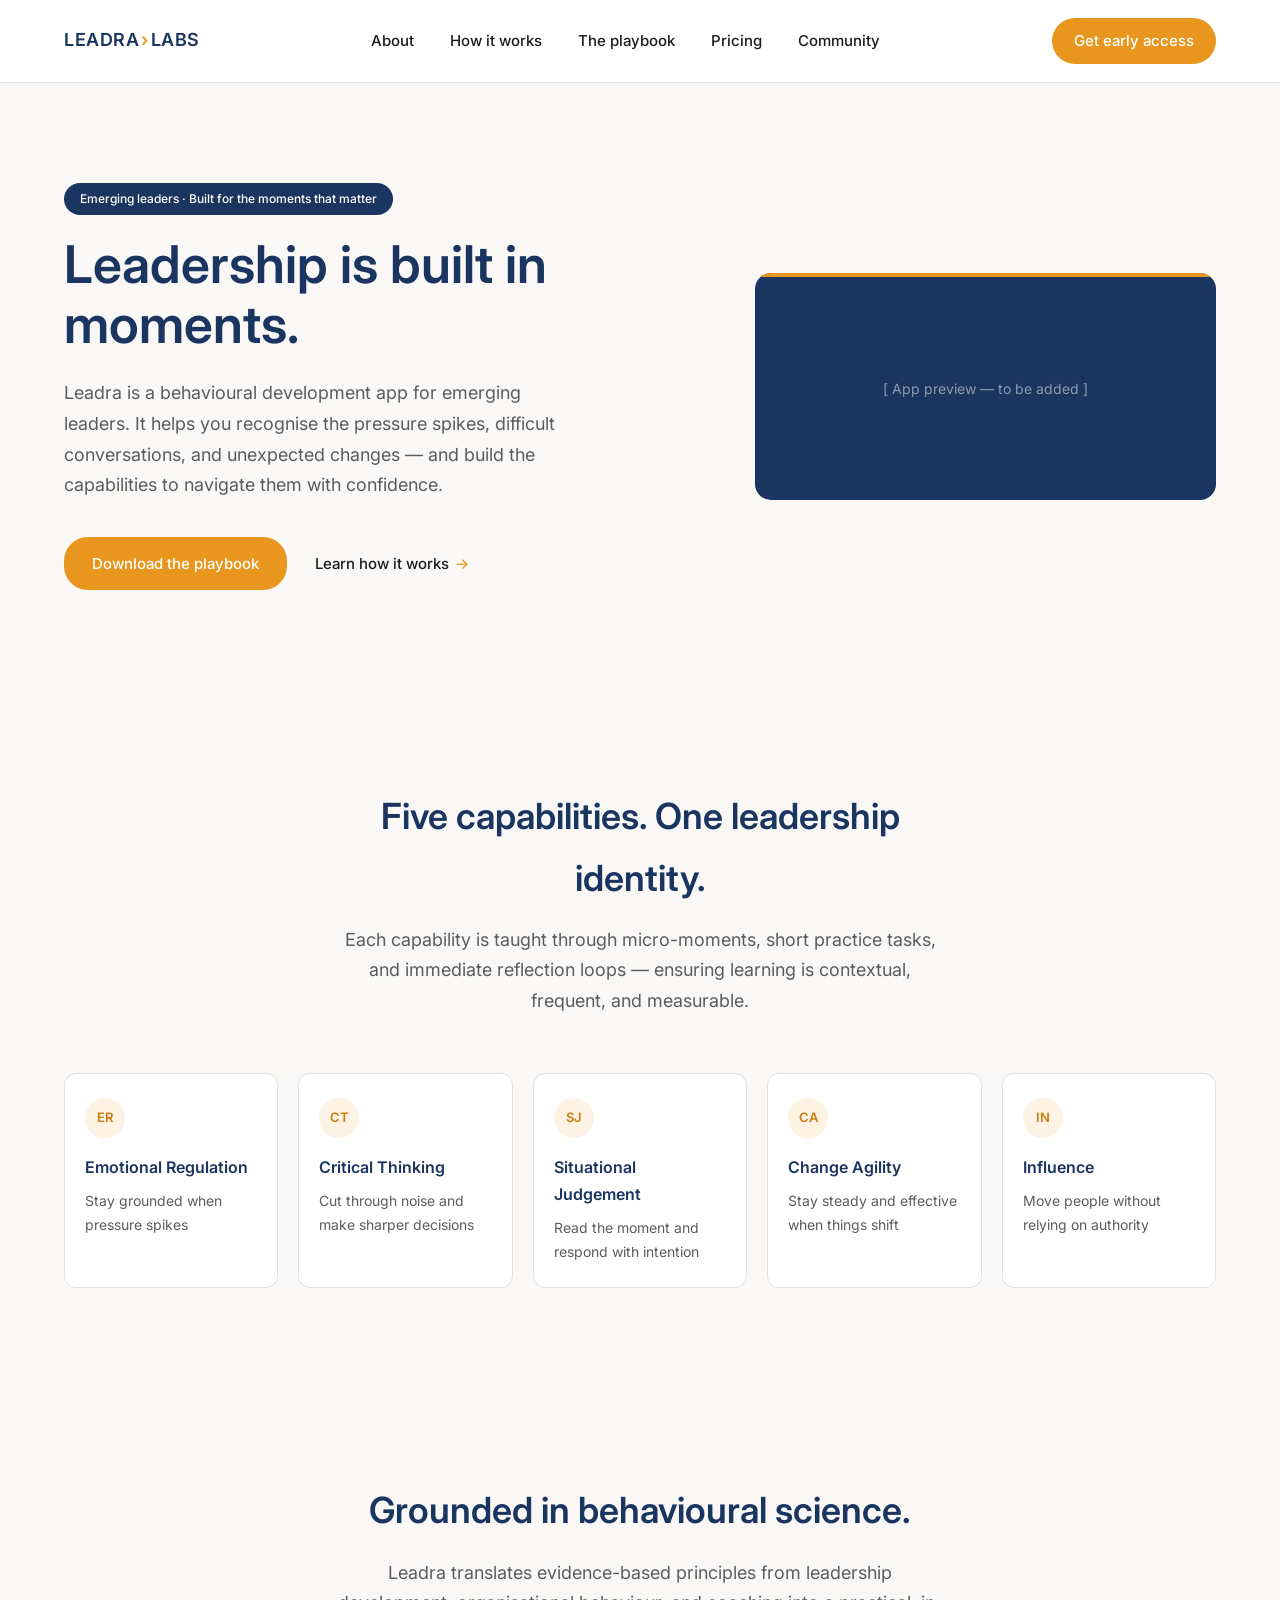
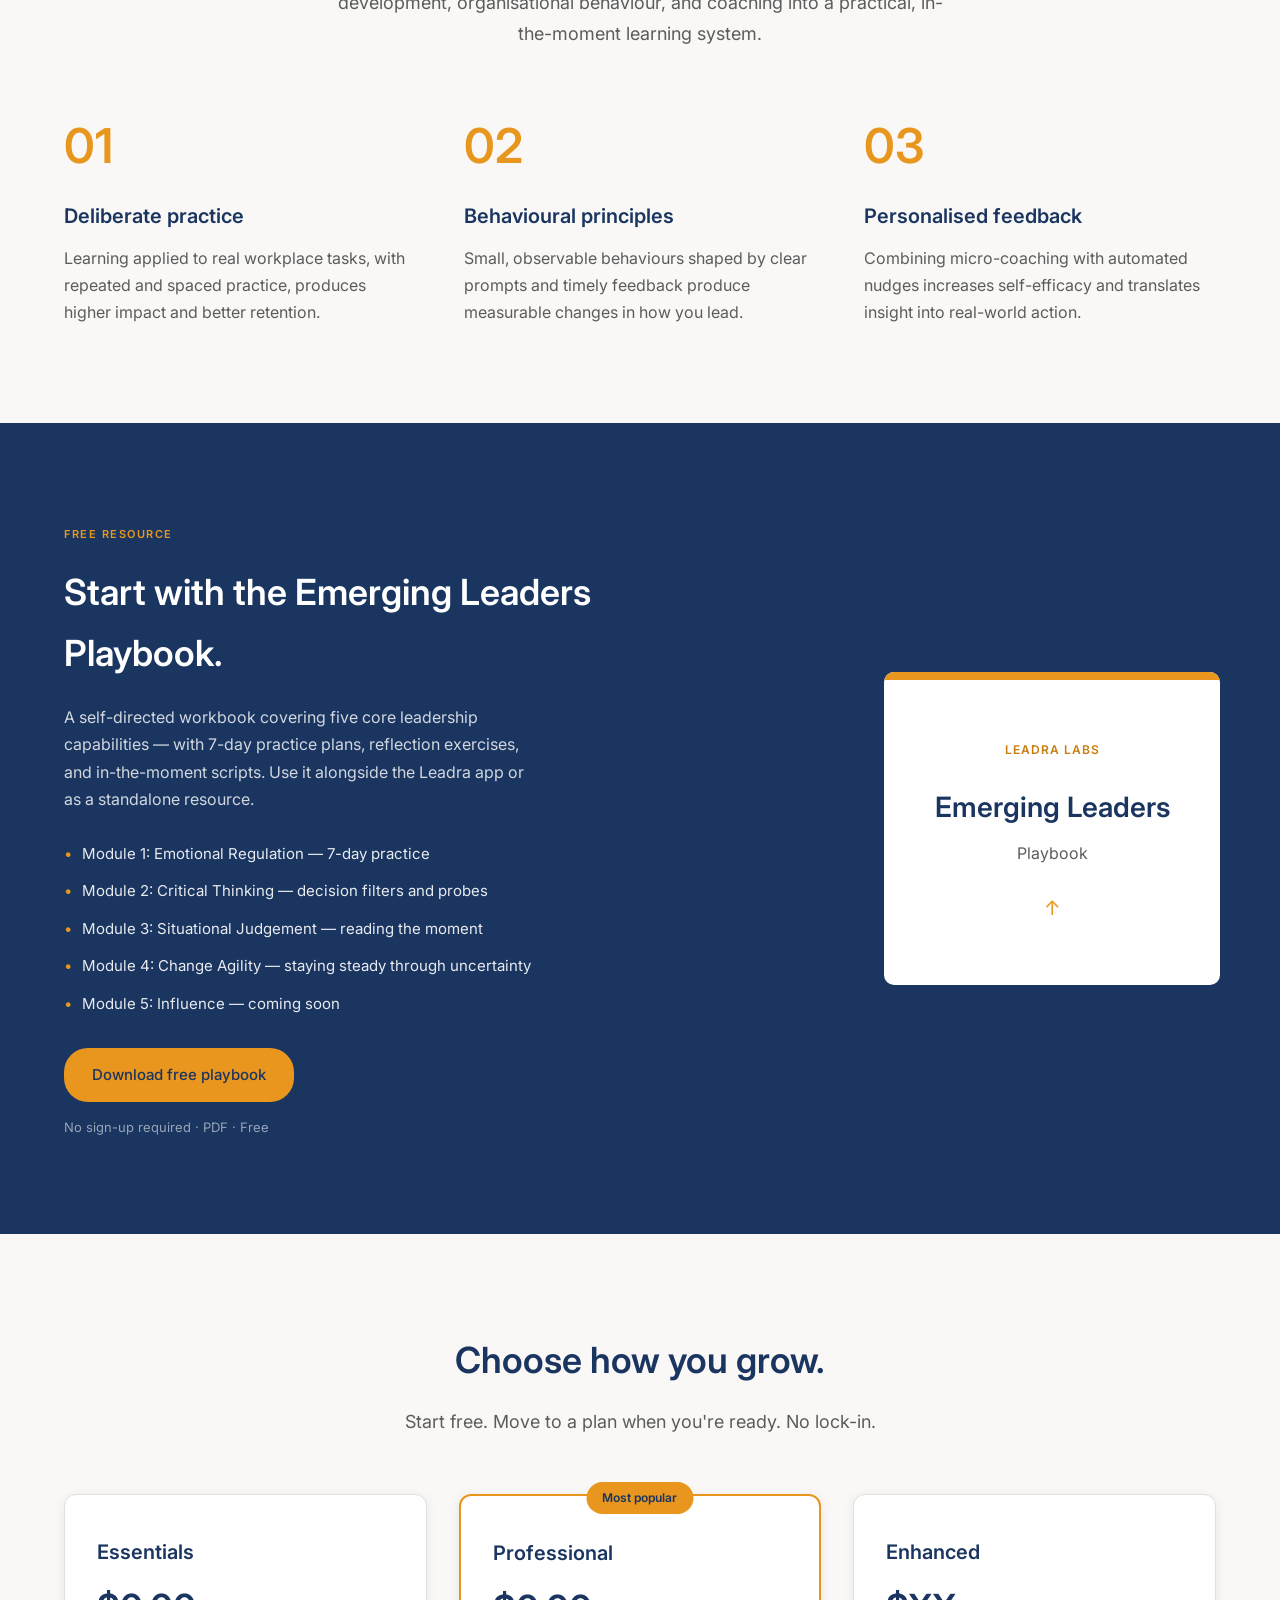
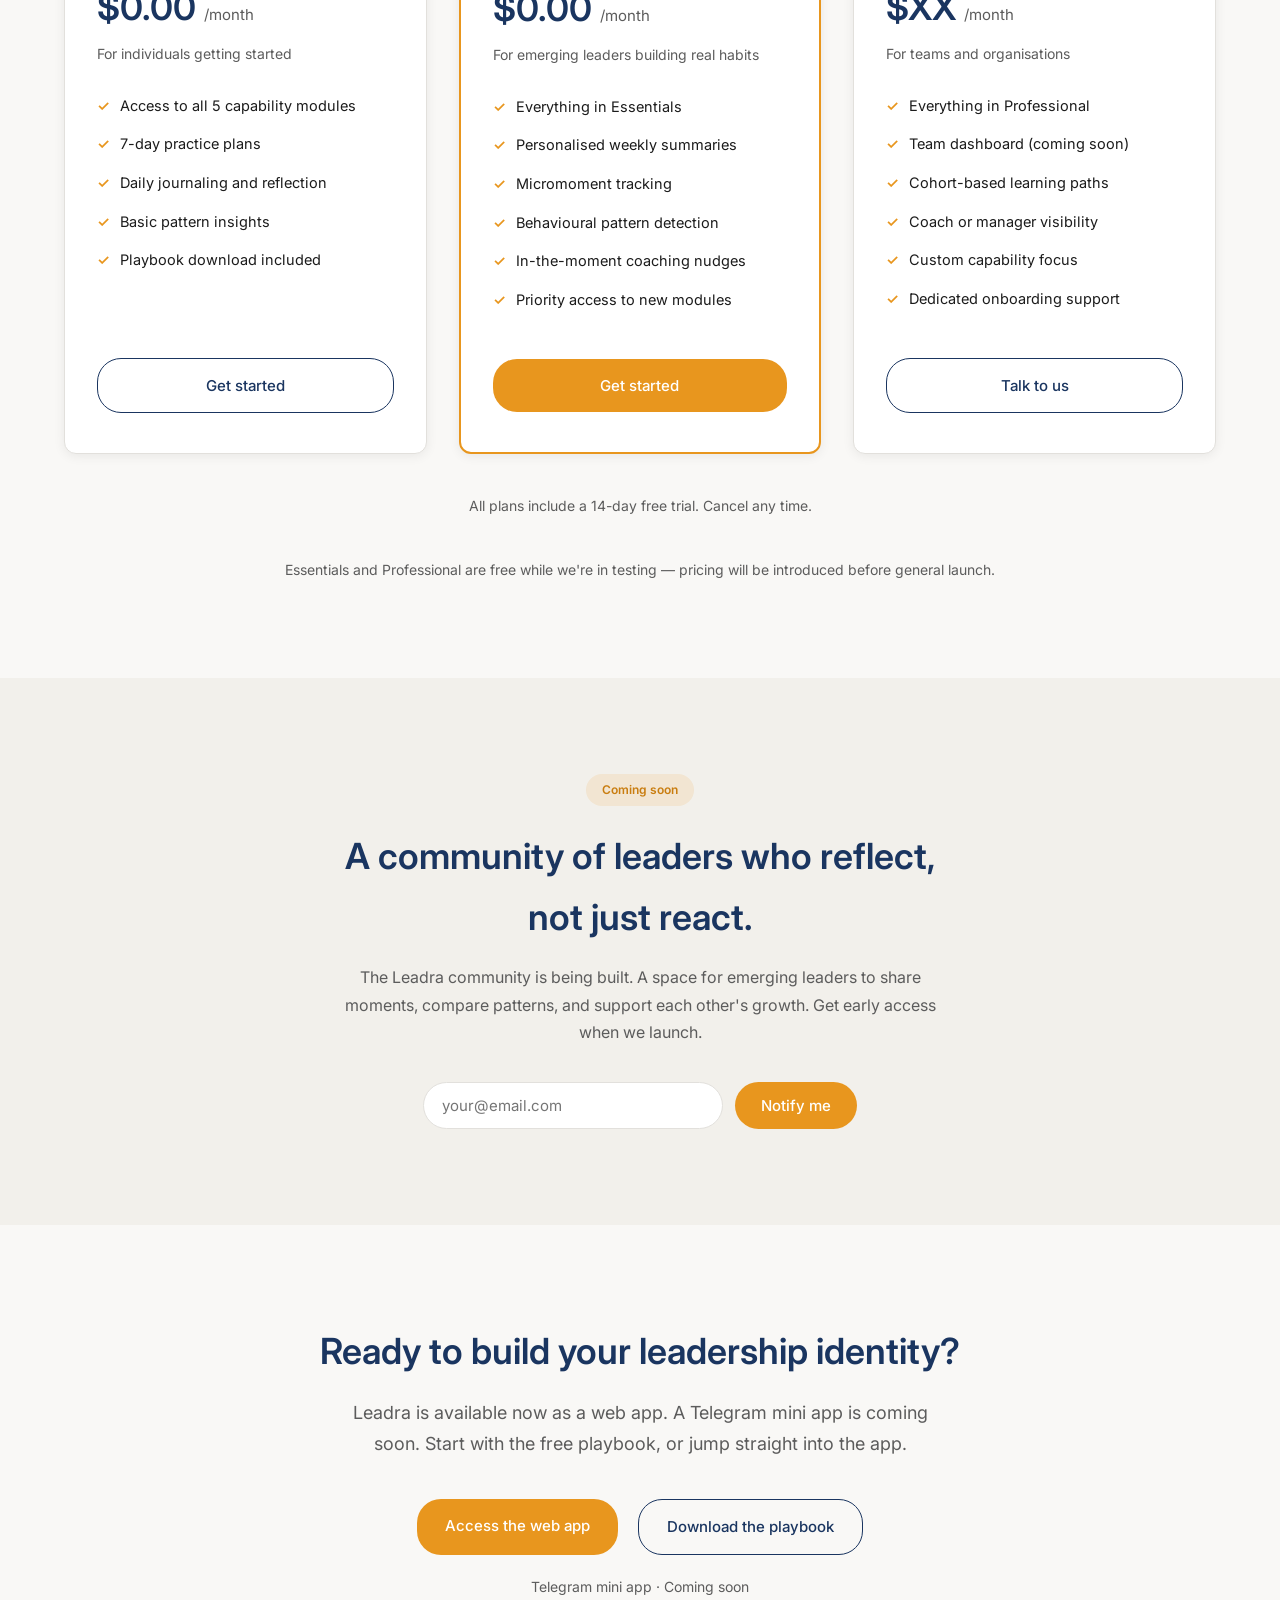
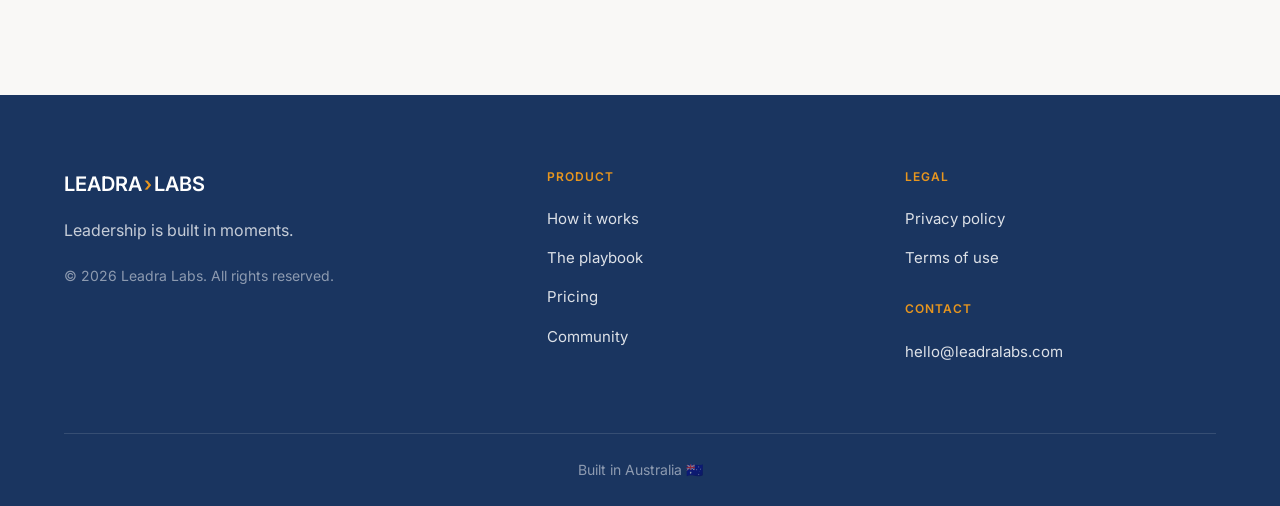
==== index.html @ bb7ebf44 "feat: add About page, update pricing display for testing period" ====
<!DOCTYPE html>
<html lang="en">
<head>
<meta charset="UTF-8">
<meta name="viewport" content="width=device-width, initial-scale=1.0">
<title>Leadra Labs — Leadership is built in moments</title>
<!-- NOVA: edit copy here -->
<meta name="description" content="Leadra is a behavioural development app for emerging leaders. Recognise pressure spikes, difficult conversations, and change — and build the capability to navigate them with confidence.">
<meta property="og:title" content="Leadra Labs — Leadership is built in moments">
<!-- NOVA: edit copy here -->
<meta property="og:description" content="A behavioural development app for emerging leaders, built for the moments that matter.">
<meta property="og:type" content="website">
<meta property="og:url" content="https://leadralabs.com">
<meta property="og:image" content="https://leadralabs.com/og-image.png">
<link rel="icon" type="image/svg+xml" href="data:image/svg+xml,%3Csvg xmlns='http://www.w3.org/2000/svg' viewBox='0 0 64 64'%3E%3Crect width='64' height='64' fill='%231A3560'/%3E%3Ctext x='32' y='46' font-family='Arial, sans-serif' font-size='38' font-weight='700' fill='%23E8961E' text-anchor='middle'%3EL%3C/text%3E%3C/svg%3E">
<link rel="preconnect" href="https://fonts.googleapis.com">
<link rel="preconnect" href="https://fonts.gstatic.com" crossorigin>
<link href="https://fonts.googleapis.com/css2?family=Inter:wght@400;500;600&display=swap" rel="stylesheet">
<style>
  :root {
    --navy: #1A3560;
    --gold: #E8961E;
    --gold-hover: #C97D10;
    --off-white: #F9F8F6;
    --white: #FFFFFF;
    --dark-text: #1C1C1C;
    --muted-text: #5C5C5C;
    --border: #E2E0DC;
    --community-bg: #F2F0EB;
  }

  * { box-sizing: border-box; margin: 0; padding: 0; }

  html { scroll-behavior: smooth; }

  body {
    font-family: 'Inter', -apple-system, BlinkMacSystemFont, sans-serif;
    font-size: 16px;
    line-height: 1.7;
    color: var(--dark-text);
    background: var(--off-white);
  }

  img, svg { display: block; max-width: 100%; }

  a { text-decoration: none; color: inherit; }

  ul { list-style: none; }

  .container {
    max-width: 1200px;
    margin: 0 auto;
    padding: 0 24px;
  }

  section { padding: 96px 0; }

  h1, h2, h3 { font-weight: 600; color: var(--navy); }

  h2.section-heading {
    font-size: 36px;
    text-align: center;
    max-width: 640px;
    margin: 0 auto 16px;
  }

  p.section-subtext {
    font-size: 18px;
    color: var(--muted-text);
    text-align: center;
    max-width: 620px;
    margin: 0 auto 56px;
  }

  .eyebrow-pill {
    display: inline-block;
    background: var(--navy);
    color: var(--white);
    font-size: 12px;
    font-weight: 500;
    padding: 6px 16px;
    border-radius: 20px;
  }

  .eyebrow-gold {
    display: inline-block;
    background: rgba(232,150,30,0.12);
    color: var(--gold-hover);
    font-size: 12px;
    font-weight: 600;
    padding: 6px 16px;
    border-radius: 20px;
  }

  .btn {
    display: inline-block;
    font-family: inherit;
    font-size: 15px;
    font-weight: 500;
    cursor: pointer;
    border: none;
    transition: background 0.15s ease, color 0.15s ease, border-color 0.15s ease;
  }

  .btn-gold {
    background: var(--gold);
    color: var(--white);
    padding: 14px 28px;
    border-radius: 24px;
  }
  .btn-gold:hover { background: var(--gold-hover); }

  .btn-gold-sm {
    background: var(--gold);
    color: var(--white);
    padding: 10px 22px;
    border-radius: 24px;
  }
  .btn-gold-sm:hover { background: var(--gold-hover); }

  .btn-outline-navy {
    background: transparent;
    color: var(--navy);
    border: 1.5px solid var(--navy);
    padding: 14px 28px;
    border-radius: 24px;
  }
  .btn-outline-navy:hover { background: var(--navy); color: var(--white); }

  .btn-text-arrow {
    background: none;
    color: var(--dark-text);
    font-weight: 500;
    padding: 14px 4px;
  }
  .btn-text-arrow span { color: var(--gold); margin-left: 6px; transition: margin-left 0.15s ease; }
  .btn-text-arrow:hover span { margin-left: 10px; }

  /* ---------- Nav ---------- */
  header.site-nav {
    position: sticky;
    top: 0;
    z-index: 100;
    background: var(--white);
    border-bottom: 1px solid var(--border);
  }

  .nav-inner {
    display: flex;
    align-items: center;
    justify-content: space-between;
    padding: 18px 24px;
    max-width: 1200px;
    margin: 0 auto;
  }

  .logo {
    font-size: 18px;
    font-weight: 600;
    color: var(--navy);
    letter-spacing: 0.5px;
  }
  .logo .arrow { color: var(--gold); margin: 0 2px; }

  nav.nav-links {
    display: flex;
    align-items: center;
    gap: 36px;
  }

  nav.nav-links a {
    font-size: 15px;
    font-weight: 500;
    color: var(--dark-text);
  }
  nav.nav-links a:hover { color: var(--gold-hover); }

  .nav-right {
    display: flex;
    align-items: center;
    gap: 32px;
  }

  .hamburger {
    display: none;
    background: none;
    border: none;
    font-size: 24px;
    cursor: pointer;
    color: var(--navy);
  }

  .mobile-menu {
    display: none;
    flex-direction: column;
    background: var(--white);
    border-bottom: 1px solid var(--border);
    padding: 8px 24px 20px;
  }
  .mobile-menu.open { display: flex; }
  .mobile-menu a {
    padding: 12px 0;
    font-size: 15px;
    font-weight: 500;
    border-bottom: 1px solid var(--border);
  }
  .mobile-menu a:last-child { border-bottom: none; }

  /* ---------- Hero ---------- */
  .hero {
    background: var(--off-white);
    padding: 100px 0;
  }
  .hero .container {
    display: flex;
    align-items: center;
    gap: 48px;
  }
  .hero-text { flex: 0 0 55%; }
  .hero-visual { flex: 0 0 40%; margin-left: auto; }

  .hero-text h1 {
    font-size: 52px;
    line-height: 1.15;
    margin: 20px 0 24px;
  }

  .hero-text p.sub {
    font-size: 18px;
    color: var(--muted-text);
    margin-bottom: 36px;
    max-width: 520px;
  }

  .hero-ctas {
    display: flex;
    align-items: center;
    gap: 24px;
    flex-wrap: wrap;
  }

  .hero-visual-card {
    max-width: 480px;
    margin-left: auto;
    background: var(--navy);
    border-radius: 16px;
    overflow: hidden;
  }
  .hero-visual-card .accent-bar { height: 4px; background: var(--gold); }
  .hero-visual-card .placeholder-content {
    padding: 100px 24px;
    text-align: center;
    color: rgba(255,255,255,0.5);
    font-size: 14px;
  }

  /* ---------- Capabilities ---------- */
  .capabilities-grid {
    display: grid;
    grid-template-columns: repeat(auto-fit, minmax(180px, 1fr));
    gap: 20px;
  }

  .capability-card {
    background: var(--white);
    border: 1px solid var(--border);
    border-radius: 12px;
    padding: 24px 20px;
    transition: border-color 0.15s ease;
  }
  .capability-card:hover { border-color: var(--gold); }

  .capability-icon {
    width: 40px;
    height: 40px;
    border-radius: 50%;
    background: rgba(232,150,30,0.12);
    color: var(--gold-hover);
    display: flex;
    align-items: center;
    justify-content: center;
    font-size: 13px;
    font-weight: 600;
    margin-bottom: 16px;
  }

  .capability-card h3 {
    font-size: 16px;
    color: var(--navy);
    margin-bottom: 8px;
  }

  .capability-card p {
    font-size: 14px;
    color: var(--muted-text);
  }

  /* ---------- How it works ---------- */
  .pillars {
    display: grid;
    grid-template-columns: repeat(3, 1fr);
    gap: 48px;
  }

  .pillar .num {
    font-size: 48px;
    font-weight: 600;
    color: var(--gold);
    margin-bottom: 12px;
  }

  .pillar h3 {
    font-size: 20px;
    margin-bottom: 12px;
  }

  .pillar p {
    color: var(--muted-text);
  }

  /* ---------- Playbook ---------- */
  .playbook-section {
    background: var(--navy);
    color: var(--white);
  }

  .playbook-section .container {
    display: flex;
    align-items: center;
    gap: 64px;
  }

  .playbook-text { flex: 0 0 55%; }
  .playbook-visual { flex: 0 0 40%; margin-left: auto; }

  .playbook-text .eyebrow {
    font-size: 11px;
    letter-spacing: 1.5px;
    text-transform: uppercase;
    color: var(--gold);
    font-weight: 600;
  }

  .playbook-text h2 {
    color: var(--white);
    font-size: 36px;
    margin: 16px 0 20px;
  }

  .playbook-text p.body-text {
    color: rgba(255,255,255,0.8);
    margin-bottom: 28px;
    max-width: 480px;
  }

  .playbook-modules {
    margin-bottom: 32px;
  }
  .playbook-modules li {
    display: flex;
    align-items: flex-start;
    gap: 10px;
    margin-bottom: 12px;
    color: rgba(255,255,255,0.9);
    font-size: 15px;
  }
  .playbook-modules li span.dot { color: var(--gold); }

  .playbook-note {
    display: block;
    margin-top: 14px;
    font-size: 13px;
    color: rgba(255,255,255,0.55);
  }

  .playbook-cover {
    max-width: 340px;
    margin-left: auto;
    background: var(--white);
    border: 2px solid var(--navy);
    border-radius: 12px;
    overflow: hidden;
    text-align: center;
  }
  .playbook-cover .top-bar { height: 8px; background: var(--gold); }
  .playbook-cover .cover-content { padding: 60px 24px; }
  .playbook-cover .brand {
    font-size: 12px;
    font-weight: 600;
    letter-spacing: 1px;
    color: var(--gold-hover);
    margin-bottom: 24px;
  }
  .playbook-cover .title {
    font-size: 28px;
    font-weight: 600;
    color: var(--navy);
    margin-bottom: 8px;
  }
  .playbook-cover .subtitle {
    font-size: 16px;
    color: var(--muted-text);
    margin-bottom: 24px;
  }
  .playbook-cover .arrow-icon {
    font-size: 20px;
    color: var(--gold);
  }

  /* ---------- Pricing ---------- */
  .pricing-grid {
    display: grid;
    grid-template-columns: repeat(3, 1fr);
    gap: 32px;
    align-items: stretch;
  }

  .price-card {
    background: var(--white);
    border: 1px solid var(--border);
    border-radius: 12px;
    padding: 40px 32px;
    box-shadow: 0 2px 12px rgba(0,0,0,0.07);
    display: flex;
    flex-direction: column;
    position: relative;
  }

  .price-card.featured {
    border: 2px solid var(--gold);
  }

  .popular-badge {
    position: absolute;
    top: -14px;
    left: 50%;
    transform: translateX(-50%);
    background: var(--gold);
    color: var(--navy);
    font-size: 12px;
    font-weight: 600;
    padding: 6px 16px;
    border-radius: 20px;
  }

  .price-card h3 {
    font-size: 20px;
    margin-bottom: 8px;
  }

  .price-card .price {
    font-size: 36px;
    font-weight: 600;
    color: var(--navy);
    margin-bottom: 4px;
  }
  .price-card .price span {
    font-size: 15px;
    font-weight: 400;
    color: var(--muted-text);
  }

  .price-card .tagline {
    font-size: 14px;
    color: var(--muted-text);
    margin-bottom: 28px;
  }

  .price-card ul {
    margin-bottom: 32px;
    flex-grow: 1;
  }

  .price-card ul li {
    display: flex;
    align-items: flex-start;
    gap: 10px;
    font-size: 14.5px;
    margin-bottom: 14px;
    color: var(--dark-text);
  }
  .price-card ul li span.check { color: var(--gold); font-weight: 600; }

  .price-card .btn { text-align: center; width: 100%; }

  .pricing-footnote {
    text-align: center;
    color: var(--muted-text);
    margin-top: 40px;
    font-size: 14px;
  }

  /* ---------- Community ---------- */
  .community-section {
    background: var(--community-bg);
    text-align: center;
  }
  .community-inner {
    max-width: 640px;
    margin: 0 auto;
    padding: 0 24px;
  }
  .community-inner h2 { font-size: 36px; margin: 20px 0 16px; }
  .community-inner p { color: var(--muted-text); margin-bottom: 36px; }

  .email-capture {
    display: flex;
    gap: 12px;
    justify-content: center;
    flex-wrap: wrap;
  }

  .email-capture input {
    font-family: inherit;
    font-size: 15px;
    padding: 13px 18px;
    border: 1px solid var(--border);
    border-radius: 24px;
    width: 300px;
    max-width: 100%;
    background: var(--white);
    color: var(--dark-text);
  }
  .email-capture input:focus { outline: 2px solid var(--gold); outline-offset: 1px; }

  .email-capture button {
    border-radius: 24px;
    padding: 13px 26px;
  }

  /* ---------- Get access ---------- */
  .get-access {
    background: var(--off-white);
    text-align: center;
  }
  .get-access h2 { margin-bottom: 16px; }
  .get-access .section-subtext { margin-bottom: 40px; }
  .get-access-ctas {
    display: flex;
    justify-content: center;
    gap: 20px;
    flex-wrap: wrap;
    margin-bottom: 20px;
  }
  .get-access .fine-print {
    color: var(--muted-text);
    font-size: 14px;
  }

  /* ---------- Footer ---------- */
  footer {
    background: var(--navy);
    color: var(--white);
    padding: 72px 0 0;
  }

  .footer-grid {
    display: grid;
    grid-template-columns: 1.4fr 1fr 1fr;
    gap: 48px;
    padding-bottom: 56px;
  }

  .footer-logo {
    font-size: 20px;
    font-weight: 600;
    color: var(--white);
    margin-bottom: 16px;
  }
  .footer-logo .arrow { color: var(--gold); margin: 0 2px; }

  .footer-tagline {
    color: rgba(255,255,255,0.75);
    margin-bottom: 20px;
  }

  .footer-copyright {
    color: rgba(255,255,255,0.5);
    font-size: 14px;
  }

  .footer-heading {
    font-size: 12px;
    font-weight: 600;
    text-transform: uppercase;
    letter-spacing: 1px;
    color: var(--gold);
    margin-bottom: 18px;
  }

  .footer-heading.second { margin-top: 28px; }

  .footer-links li { margin-bottom: 12px; }
  .footer-links a { color: rgba(255,255,255,0.85); font-size: 15px; }
  .footer-links a:hover { color: var(--gold); }

  .footer-bottom {
    border-top: 1px solid rgba(255,255,255,0.12);
    padding: 24px 0;
    text-align: center;
    color: rgba(255,255,255,0.5);
    font-size: 14px;
  }

  /* ---------- Responsive ---------- */
  @media (max-width: 900px) {
    .pillars { grid-template-columns: 1fr; gap: 40px; }
    .pricing-grid { grid-template-columns: 1fr; }
    .footer-grid { grid-template-columns: 1fr; gap: 40px; }
  }

  @media (max-width: 768px) {
    section { padding: 64px 0; }

    nav.nav-links { display: none; }
    .hamburger { display: block; }

    .hero .container { flex-direction: column; }
    .hero-text { flex: 1; }
    .hero-visual { flex: 1; margin: 40px 0 0; width: 100%; }
    .hero-visual-card { margin: 0; max-width: 100%; }
    .hero-text h1 { font-size: 36px; }

    .playbook-section .container { flex-direction: column; }
    .playbook-visual { margin: 40px 0 0; width: 100%; }
    .playbook-cover { margin: 0 auto; }

    h2.section-heading { font-size: 28px; }

    .nav-right { gap: 12px; }
    .nav-right .btn-gold-sm { display: none; }
  }

  @media (max-width: 480px) {
    .hero-ctas { flex-direction: column; align-items: flex-start; }
    .get-access-ctas { flex-direction: column; align-items: stretch; }
    .get-access-ctas .btn { text-align: center; }
  }
</style>
</head>
<body>

<!-- ============ NAVIGATION ============ -->
<header class="site-nav">
  <div class="nav-inner">
    <a href="#" class="logo">LEADRA<span class="arrow">›</span>LABS</a>
    <nav class="nav-links">
      <a href="about.html">About</a>
      <a href="#how-it-works">How it works</a>
      <a href="#playbook">The playbook</a>
      <a href="#pricing">Pricing</a>
      <a href="#community">Community</a>
    </nav>
    <div class="nav-right">
      <a href="#" class="btn btn-gold-sm"><!-- TODO: replace with real link -->Get early access</a>
      <button class="hamburger" id="hamburgerBtn" aria-label="Toggle menu">☰</button>
    </div>
  </div>
  <div class="mobile-menu" id="mobileMenu">
    <a href="about.html">About</a>
    <a href="#how-it-works">How it works</a>
    <a href="#playbook">The playbook</a>
    <a href="#pricing">Pricing</a>
    <a href="#community">Community</a>
  </div>
</header>

<!-- ============ HERO ============ -->
<section class="hero">
  <div class="container">
    <div class="hero-text">
      <!-- NOVA: edit copy here -->
      <span class="eyebrow-pill">Emerging leaders · Built for the moments that matter</span>
      <!-- NOVA: edit copy here -->
      <h1>Leadership is built in moments.</h1>
      <!-- NOVA: edit copy here -->
      <p class="sub">Leadra is a behavioural development app for emerging leaders. It helps you recognise the pressure spikes, difficult conversations, and unexpected changes — and build the capabilities to navigate them with confidence.</p>
      <div class="hero-ctas">
        <a href="#" class="btn btn-gold"><!-- TODO: replace with real link -->Download the playbook</a>
        <a href="#how-it-works" class="btn btn-text-arrow">Learn how it works<span>→</span></a>
      </div>
    </div>
    <div class="hero-visual">
      <!-- TODO: replace with actual app screenshot -->
      <div class="hero-visual-card">
        <div class="accent-bar"></div>
        <div class="placeholder-content">[ App preview — to be added ]</div>
      </div>
    </div>
  </div>
</section>

<!-- ============ CAPABILITIES ============ -->
<section id="capabilities">
  <div class="container">
    <!-- NOVA: edit copy here -->
    <h2 class="section-heading">Five capabilities. One leadership identity.</h2>
    <!-- NOVA: edit copy here -->
    <p class="section-subtext">Each capability is taught through micro-moments, short practice tasks, and immediate reflection loops — ensuring learning is contextual, frequent, and measurable.</p>
    <div class="capabilities-grid">
      <div class="capability-card">
        <div class="capability-icon">ER</div>
        <h3>Emotional Regulation</h3>
        <p>Stay grounded when pressure spikes</p>
      </div>
      <div class="capability-card">
        <div class="capability-icon">CT</div>
        <h3>Critical Thinking</h3>
        <p>Cut through noise and make sharper decisions</p>
      </div>
      <div class="capability-card">
        <div class="capability-icon">SJ</div>
        <h3>Situational Judgement</h3>
        <p>Read the moment and respond with intention</p>
      </div>
      <div class="capability-card">
        <div class="capability-icon">CA</div>
        <h3>Change Agility</h3>
        <p>Stay steady and effective when things shift</p>
      </div>
      <div class="capability-card">
        <div class="capability-icon">IN</div>
        <h3>Influence</h3>
        <p>Move people without relying on authority</p>
      </div>
    </div>
  </div>
</section>

<!-- ============ HOW IT WORKS ============ -->
<section id="how-it-works">
  <div class="container">
    <!-- NOVA: edit copy here -->
    <h2 class="section-heading">Grounded in behavioural science.</h2>
    <!-- NOVA: edit copy here -->
    <p class="section-subtext">Leadra translates evidence-based principles from leadership development, organisational behaviour, and coaching into a practical, in-the-moment learning system.</p>
    <div class="pillars">
      <div class="pillar">
        <div class="num">01</div>
        <!-- NOVA: edit copy here -->
        <h3>Deliberate practice</h3>
        <!-- NOVA: edit copy here -->
        <p>Learning applied to real workplace tasks, with repeated and spaced practice, produces higher impact and better retention.</p>
      </div>
      <div class="pillar">
        <div class="num">02</div>
        <!-- NOVA: edit copy here -->
        <h3>Behavioural principles</h3>
        <!-- NOVA: edit copy here -->
        <p>Small, observable behaviours shaped by clear prompts and timely feedback produce measurable changes in how you lead.</p>
      </div>
      <div class="pillar">
        <div class="num">03</div>
        <!-- NOVA: edit copy here -->
        <h3>Personalised feedback</h3>
        <!-- NOVA: edit copy here -->
        <p>Combining micro-coaching with automated nudges increases self-efficacy and translates insight into real-world action.</p>
      </div>
    </div>
  </div>
</section>

<!-- ============ PLAYBOOK ============ -->
<section id="playbook" class="playbook-section">
  <div class="container">
    <div class="playbook-text">
      <!-- NOVA: edit copy here -->
      <span class="eyebrow">Free resource</span>
      <!-- NOVA: edit copy here -->
      <h2>Start with the Emerging Leaders Playbook.</h2>
      <!-- NOVA: edit copy here -->
      <p class="body-text">A self-directed workbook covering five core leadership capabilities — with 7-day practice plans, reflection exercises, and in-the-moment scripts. Use it alongside the Leadra app or as a standalone resource.</p>
      <ul class="playbook-modules">
        <!-- NOVA: edit copy here -->
        <li><span class="dot">•</span> Module 1: Emotional Regulation — 7-day practice</li>
        <li><span class="dot">•</span> Module 2: Critical Thinking — decision filters and probes</li>
        <li><span class="dot">•</span> Module 3: Situational Judgement — reading the moment</li>
        <li><span class="dot">•</span> Module 4: Change Agility — staying steady through uncertainty</li>
        <li><span class="dot">•</span> Module 5: Influence — coming soon</li>
      </ul>
      <a href="emerging-leaders-playbook.pdf" class="btn btn-gold" style="color:var(--navy);"><!-- TODO: replace with real link -->Download free playbook</a>
      <span class="playbook-note">No sign-up required · PDF · Free</span>
    </div>
    <div class="playbook-visual">
      <div class="playbook-cover">
        <div class="top-bar"></div>
        <div class="cover-content">
          <div class="brand">LEADRA LABS</div>
          <div class="title">Emerging Leaders</div>
          <div class="subtitle">Playbook</div>
          <div class="arrow-icon">↑</div>
        </div>
      </div>
    </div>
  </div>
</section>

<!-- ============ PRICING ============ -->
<section id="pricing">
  <div class="container">
    <!-- NOVA: edit copy here -->
    <h2 class="section-heading">Choose how you grow.</h2>
    <!-- NOVA: edit copy here -->
    <p class="section-subtext">Start free. Move to a plan when you're ready. No lock-in.</p>
    <div class="pricing-grid">

      <div class="price-card">
        <h3>Essentials</h3>
        <!-- NOVA: edit copy here -->
        <div class="price">$0.00 <span>/month</span></div>
        <!-- NOVA: edit copy here -->
        <p class="tagline">For individuals getting started</p>
        <ul>
          <li><span class="check">✓</span> Access to all 5 capability modules</li>
          <li><span class="check">✓</span> 7-day practice plans</li>
          <li><span class="check">✓</span> Daily journaling and reflection</li>
          <li><span class="check">✓</span> Basic pattern insights</li>
          <li><span class="check">✓</span> Playbook download included</li>
        </ul>
        <a href="#" class="btn btn-outline-navy"><!-- TODO: replace with real link -->Get started</a>
      </div>

      <div class="price-card featured">
        <span class="popular-badge">Most popular</span>
        <h3>Professional</h3>
        <!-- NOVA: edit copy here -->
        <div class="price">$0.00 <span>/month</span></div>
        <!-- NOVA: edit copy here -->
        <p class="tagline">For emerging leaders building real habits</p>
        <ul>
          <li><span class="check">✓</span> Everything in Essentials</li>
          <li><span class="check">✓</span> Personalised weekly summaries</li>
          <li><span class="check">✓</span> Micromoment tracking</li>
          <li><span class="check">✓</span> Behavioural pattern detection</li>
          <li><span class="check">✓</span> In-the-moment coaching nudges</li>
          <li><span class="check">✓</span> Priority access to new modules</li>
        </ul>
        <a href="#" class="btn btn-gold"><!-- TODO: replace with real link -->Get started</a>
      </div>

      <div class="price-card">
        <h3>Enhanced</h3>
        <!-- NOVA: edit copy here -->
        <div class="price">$XX <span>/month</span></div>
        <!-- NOVA: edit copy here -->
        <p class="tagline">For teams and organisations</p>
        <ul>
          <li><span class="check">✓</span> Everything in Professional</li>
          <li><span class="check">✓</span> Team dashboard (coming soon)</li>
          <li><span class="check">✓</span> Cohort-based learning paths</li>
          <li><span class="check">✓</span> Coach or manager visibility</li>
          <li><span class="check">✓</span> Custom capability focus</li>
          <li><span class="check">✓</span> Dedicated onboarding support</li>
        </ul>
        <a href="#" class="btn btn-outline-navy"><!-- TODO: replace with real link -->Talk to us</a>
      </div>

    </div>
    <!-- NOVA: edit copy here -->
    <p class="pricing-footnote">All plans include a 14-day free trial. Cancel any time.</p>
    <!-- NOVA: edit copy here -->
    <p class="pricing-footnote">Essentials and Professional are free while we're in testing — pricing will be introduced before general launch.</p>
  </div>
</section>

<!-- ============ COMMUNITY ============ -->
<section id="community" class="community-section">
  <div class="community-inner">
    <span class="eyebrow-gold">Coming soon</span>
    <!-- NOVA: edit copy here -->
    <h2>A community of leaders who reflect, not just react.</h2>
    <!-- NOVA: edit copy here -->
    <p>The Leadra community is being built. A space for emerging leaders to share moments, compare patterns, and support each other's growth. Get early access when we launch.</p>
    <!-- TODO: wire up to email capture (e.g. Mailchimp, ConvertKit) -->
    <form class="email-capture" onsubmit="return false;">
      <input type="email" placeholder="your@email.com" aria-label="Email address" required>
      <button type="submit" class="btn btn-gold-sm">Notify me</button>
    </form>
  </div>
</section>

<!-- ============ GET ACCESS ============ -->
<section class="get-access">
  <div class="container">
    <!-- NOVA: edit copy here -->
    <h2 class="section-heading">Ready to build your leadership identity?</h2>
    <!-- NOVA: edit copy here -->
    <p class="section-subtext">Leadra is available now as a web app. A Telegram mini app is coming soon. Start with the free playbook, or jump straight into the app.</p>
    <div class="get-access-ctas">
      <a href="#" class="btn btn-gold"><!-- TODO: replace with real link -->Access the web app</a>
      <a href="emerging-leaders-playbook.pdf" class="btn btn-outline-navy"><!-- TODO: replace with real link -->Download the playbook</a>
    </div>
    <p class="fine-print">Telegram mini app · Coming soon</p>
  </div>
</section>

<!-- ============ FOOTER ============ -->
<footer>
  <div class="container">
    <div class="footer-grid">
      <div>
        <div class="footer-logo">LEADRA<span class="arrow">›</span>LABS</div>
        <!-- NOVA: edit copy here -->
        <p class="footer-tagline">Leadership is built in moments.</p>
        <p class="footer-copyright">© 2026 Leadra Labs. All rights reserved.</p>
      </div>
      <div>
        <div class="footer-heading">Product</div>
        <ul class="footer-links">
          <li><a href="#how-it-works">How it works</a></li>
          <li><a href="#playbook">The playbook</a></li>
          <li><a href="#pricing">Pricing</a></li>
          <li><a href="#community">Community</a></li>
        </ul>
      </div>
      <div>
        <div class="footer-heading">Legal</div>
        <ul class="footer-links">
          <li><a href="#"><!-- TODO: replace with real link -->Privacy policy</a></li>
          <li><a href="#"><!-- TODO: replace with real link -->Terms of use</a></li>
        </ul>
        <div class="footer-heading second">Contact</div>
        <ul class="footer-links">
          <li><a href="mailto:hello@leadralabs.com">hello@leadralabs.com</a></li>
        </ul>
      </div>
    </div>
    <div class="footer-bottom">Built in Australia 🇦🇺</div>
  </div>
</footer>

<script>
  document.getElementById('hamburgerBtn').addEventListener('click', function () {
    document.getElementById('mobileMenu').classList.toggle('open');
  });

  document.querySelectorAll('.mobile-menu a').forEach(function (link) {
    link.addEventListener('click', function () {
      document.getElementById('mobileMenu').classList.remove('open');
    });
  });
</script>

</body>
</html>
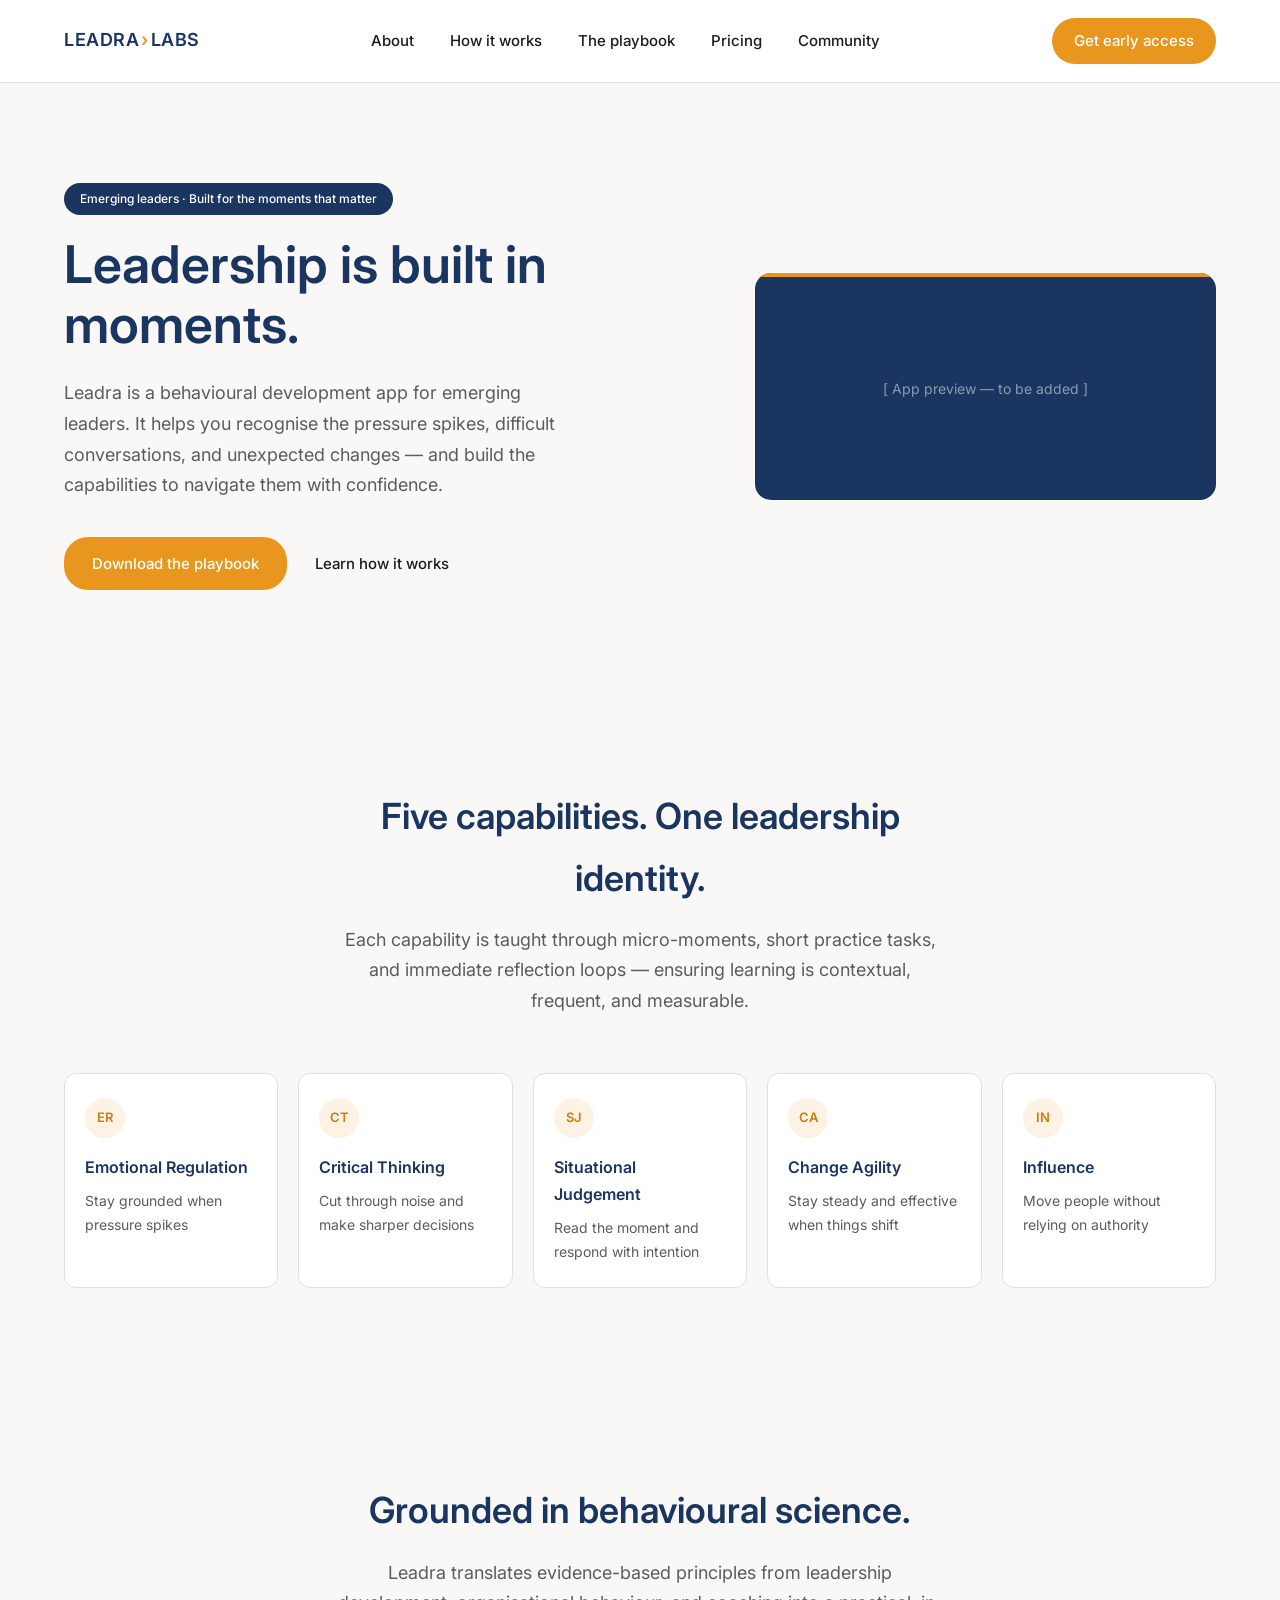
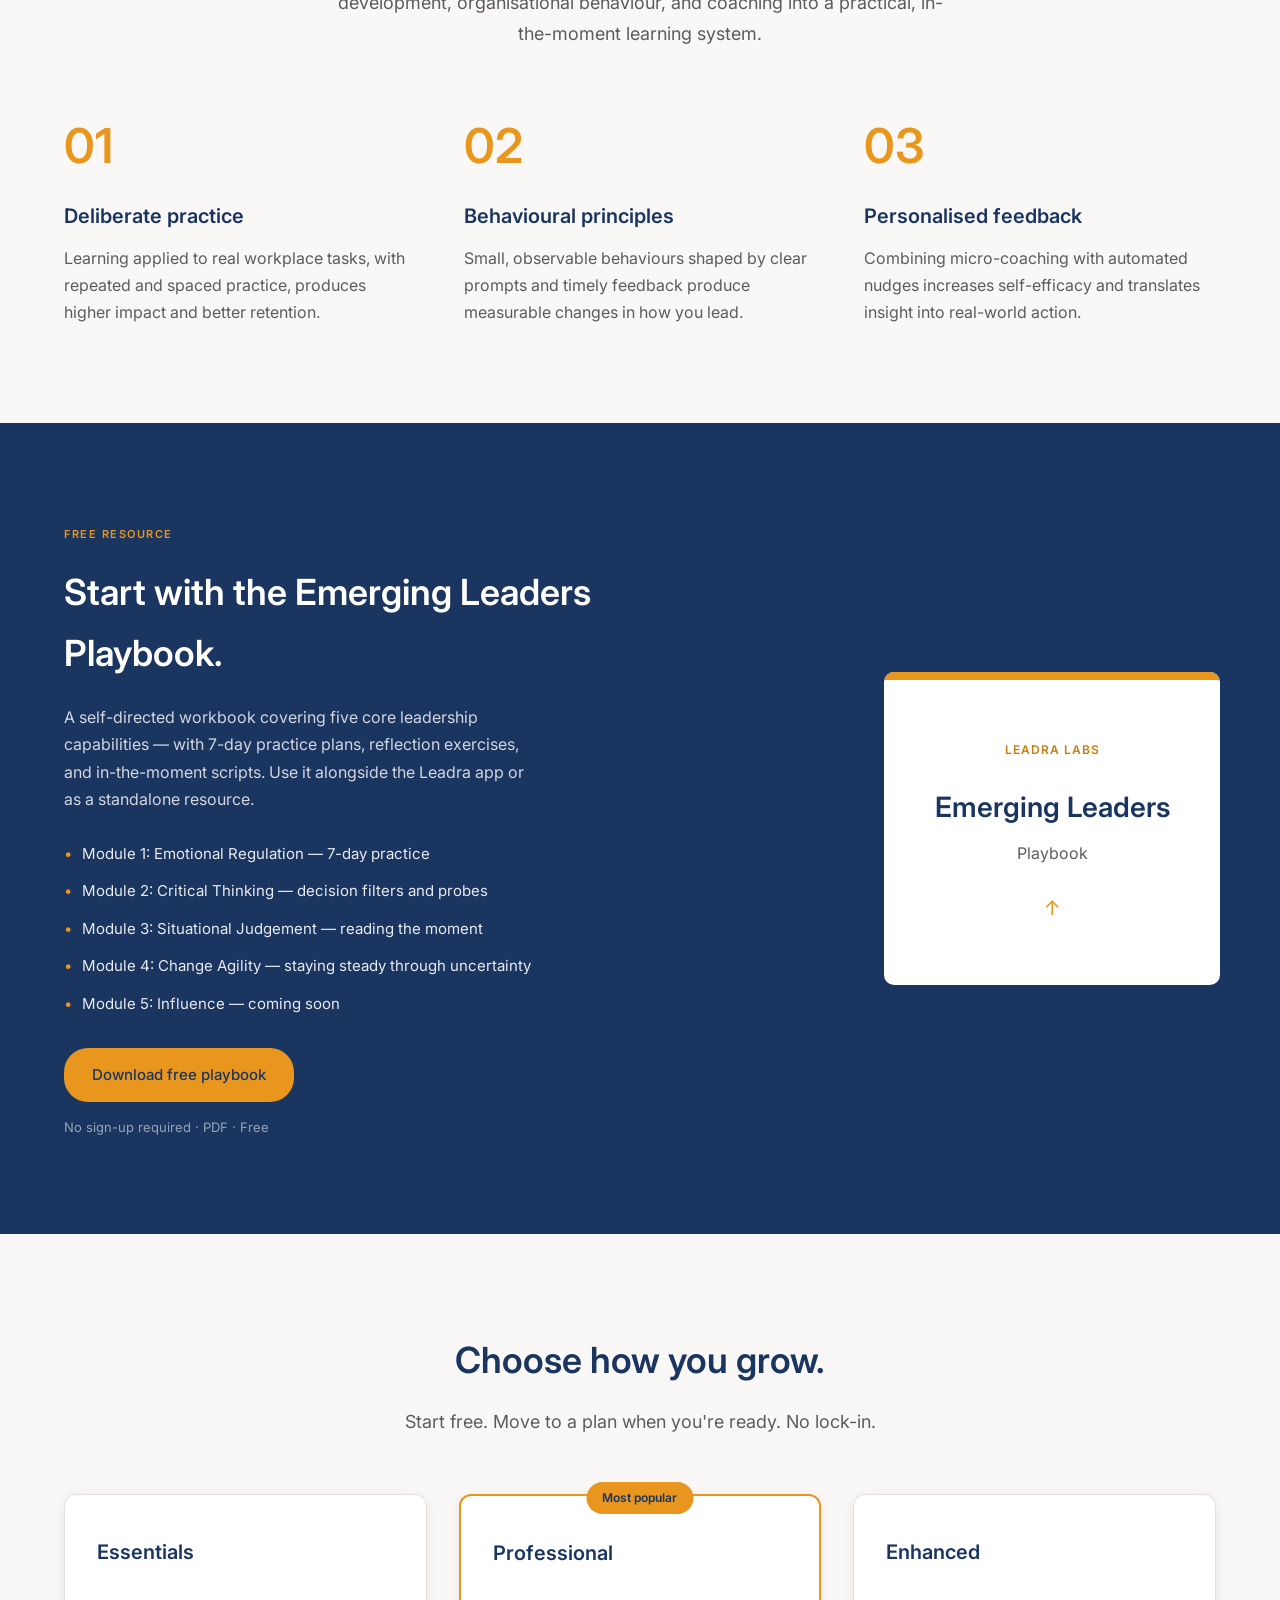
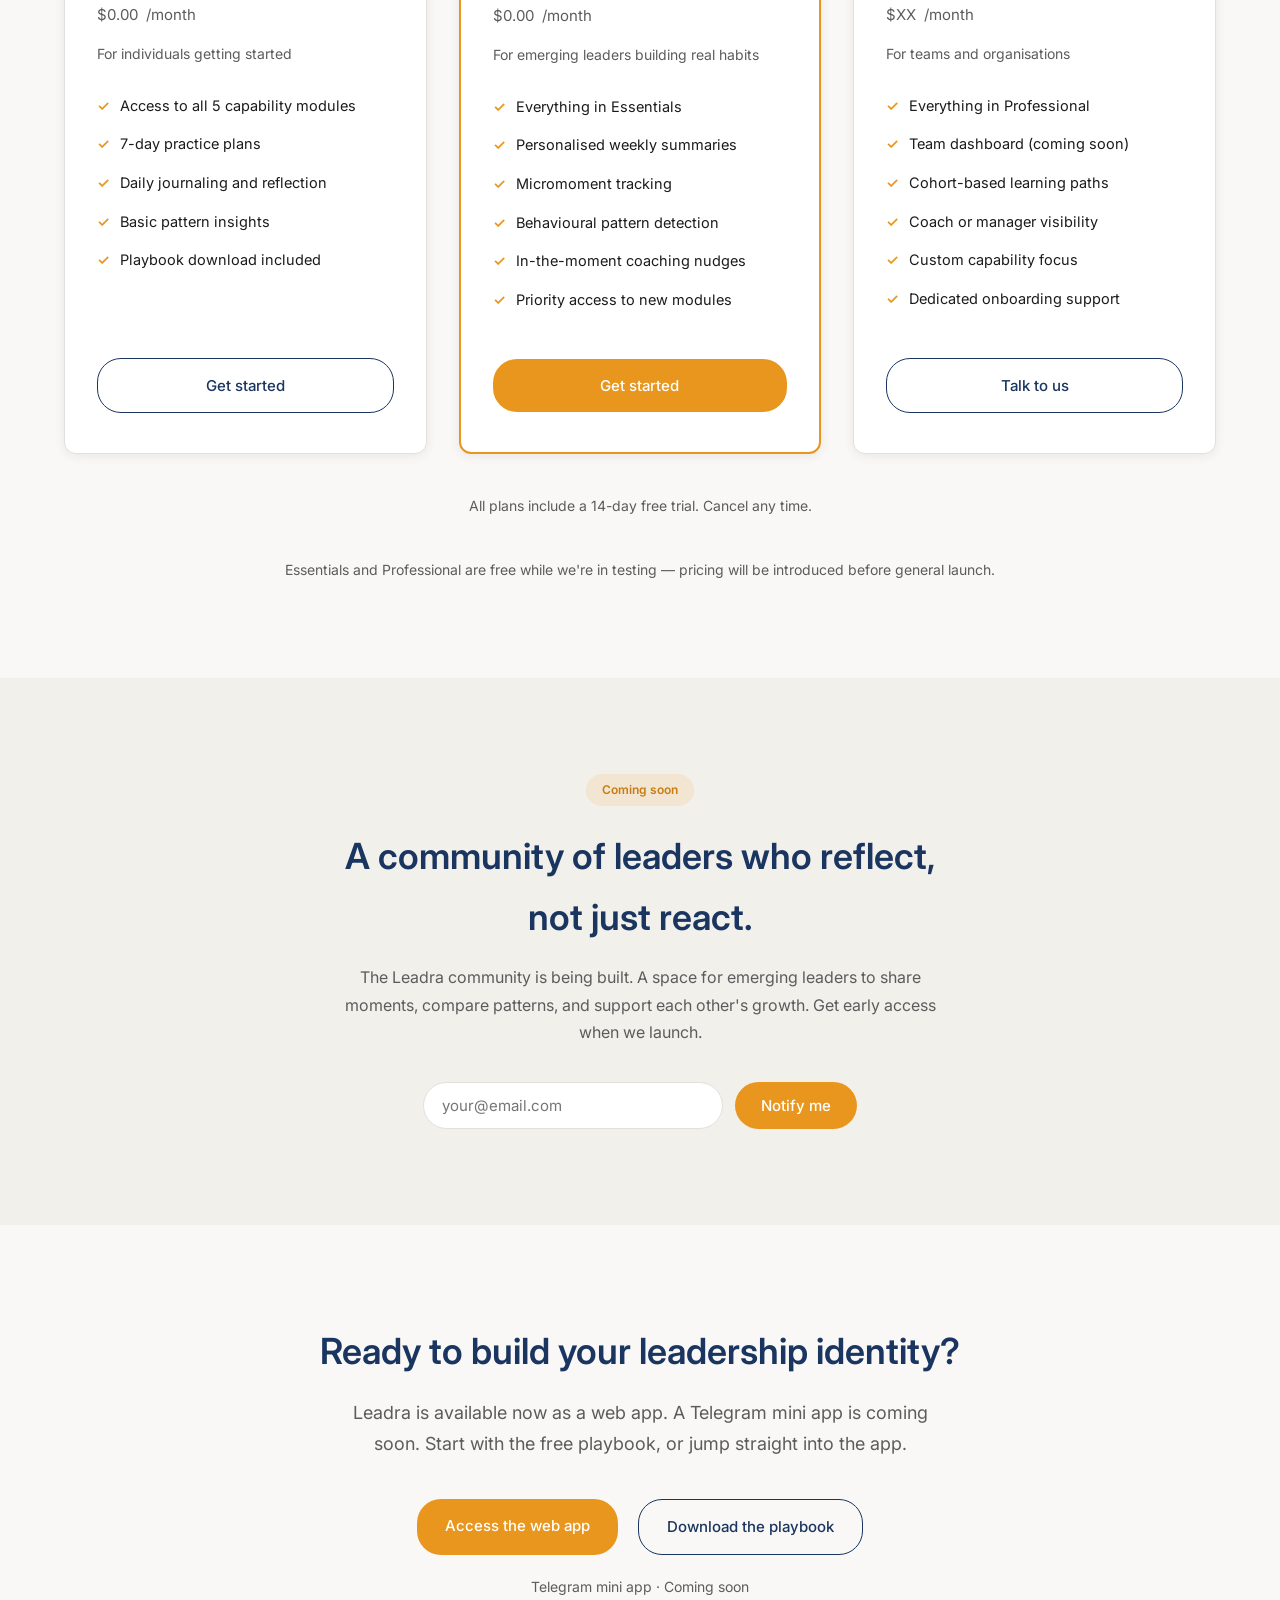
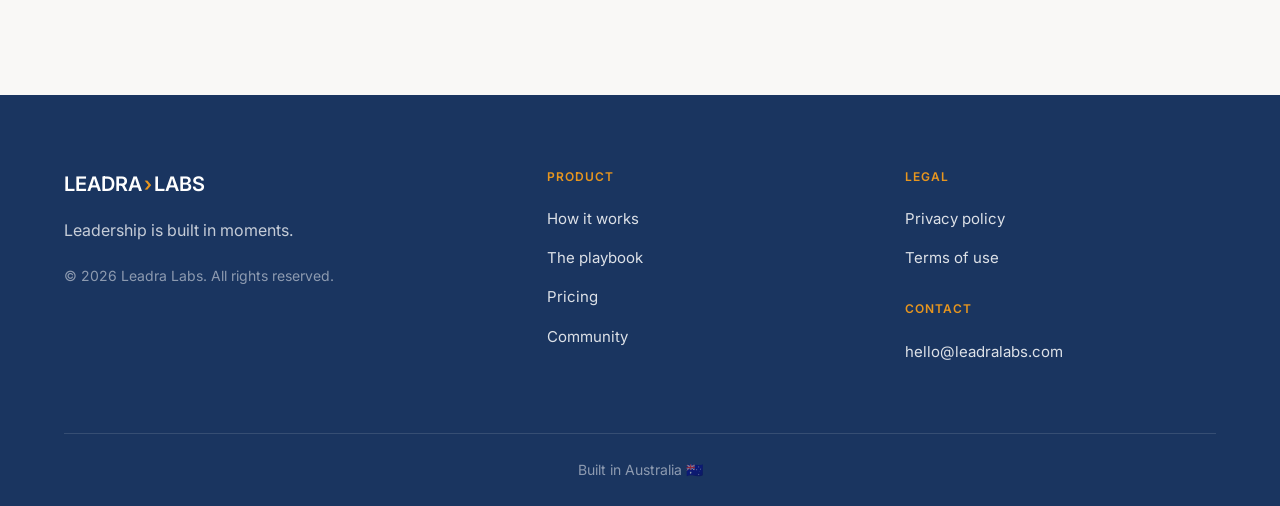
==== commit 02464a8f: "feat: load homepage content dynamically from content.json Tag copy elements with data-content/data-f" ====
--- a/index.html
+++ b/index.html
@@ -3,11 +3,12 @@
 <head>
 <meta charset="UTF-8">
 <meta name="viewport" content="width=device-width, initial-scale=1.0">
-<title>Leadra Labs — Leadership is built in moments</title>
-<!-- NOVA: edit copy here -->
+<title>Leadra Labs: Leadership is built in moments</title>
+<!-- NOVA: these meta tags are intentionally left as plain HTML (not in content.json). Search engines and
+     social media crawlers read this page without running JavaScript, so text loaded dynamically from
+     content.json would not show up in Google results or link previews. Edit these two lines directly here. -->
 <meta name="description" content="Leadra is a behavioural development app for emerging leaders. Recognise pressure spikes, difficult conversations, and change — and build the capability to navigate them with confidence.">
-<meta property="og:title" content="Leadra Labs — Leadership is built in moments">
-<!-- NOVA: edit copy here -->
+<meta property="og:title" content="Leadra Labs: Leadership is built in moments">
 <meta property="og:description" content="A behavioural development app for emerging leaders, built for the moments that matter.">
 <meta property="og:type" content="website">
 <meta property="og:url" content="https://leadralabs.com">
@@ -652,7 +653,7 @@
       <a href="#community">Community</a>
     </nav>
     <div class="nav-right">
-      <a href="#" class="btn btn-gold-sm"><!-- TODO: replace with real link -->Get early access</a>
+      <a href="#" class="btn btn-gold-sm" data-content="nav.cta_button"><!-- TODO: replace with real link -->Get early access</a>
       <button class="hamburger" id="hamburgerBtn" aria-label="Toggle menu">☰</button>
     </div>
   </div>
@@ -670,14 +671,14 @@
   <div class="container">
     <div class="hero-text">
       <!-- NOVA: edit copy here -->
-      <span class="eyebrow-pill">Emerging leaders · Built for the moments that matter</span>
+      <span class="eyebrow-pill" data-content="hero.eyebrow">Emerging leaders · Built for the moments that matter</span>
       <!-- NOVA: edit copy here -->
-      <h1>Leadership is built in moments.</h1>
+      <h1 data-content="hero.headline">Leadership is built in moments.</h1>
       <!-- NOVA: edit copy here -->
-      <p class="sub">Leadra is a behavioural development app for emerging leaders. It helps you recognise the pressure spikes, difficult conversations, and unexpected changes — and build the capabilities to navigate them with confidence.</p>
+      <p class="sub" data-content="hero.subheadline">Leadra is a behavioural development app for emerging leaders. It helps you recognise the pressure spikes, difficult conversations, and unexpected changes — and build the capabilities to navigate them with confidence.</p>
       <div class="hero-ctas">
-        <a href="#" class="btn btn-gold"><!-- TODO: replace with real link -->Download the playbook</a>
-        <a href="#how-it-works" class="btn btn-text-arrow">Learn how it works<span>→</span></a>
+        <a href="#" class="btn btn-gold" data-content="hero.cta_primary"><!-- TODO: replace with real link -->Download the playbook</a>
+        <a href="#how-it-works" class="btn btn-text-arrow" data-content="hero.cta_secondary">Learn how it works<span>→</span></a>
       </div>
     </div>
     <div class="hero-visual">
@@ -694,9 +695,9 @@
 <section id="capabilities">
   <div class="container">
     <!-- NOVA: edit copy here -->
-    <h2 class="section-heading">Five capabilities. One leadership identity.</h2>
-    <!-- NOVA: edit copy here -->
-    <p class="section-subtext">Each capability is taught through micro-moments, short practice tasks, and immediate reflection loops — ensuring learning is contextual, frequent, and measurable.</p>
+    <h2 class="section-heading" data-content="capabilities.heading">Five capabilities. One leadership identity.</h2>
+    <!-- NOVA: edit copy here -->
+    <p class="section-subtext" data-content="capabilities.subtext">Each capability is taught through micro-moments, short practice tasks, and immediate reflection loops — ensuring learning is contextual, frequent, and measurable.</p>
     <div class="capabilities-grid">
       <div class="capability-card">
         <div class="capability-icon">ER</div>
@@ -731,30 +732,30 @@
 <section id="how-it-works">
   <div class="container">
     <!-- NOVA: edit copy here -->
-    <h2 class="section-heading">Grounded in behavioural science.</h2>
-    <!-- NOVA: edit copy here -->
-    <p class="section-subtext">Leadra translates evidence-based principles from leadership development, organisational behaviour, and coaching into a practical, in-the-moment learning system.</p>
-    <div class="pillars">
+    <h2 class="section-heading" data-content="how_it_works.heading">Grounded in behavioural science.</h2>
+    <!-- NOVA: edit copy here -->
+    <p class="section-subtext" data-content="how_it_works.subtext">Leadra translates evidence-based principles from leadership development, organisational behaviour, and coaching into a practical, in-the-moment learning system.</p>
+    <div class="pillars" data-content-list="how_it_works.pillars">
       <div class="pillar">
-        <div class="num">01</div>
-        <!-- NOVA: edit copy here -->
-        <h3>Deliberate practice</h3>
-        <!-- NOVA: edit copy here -->
-        <p>Learning applied to real workplace tasks, with repeated and spaced practice, produces higher impact and better retention.</p>
+        <div class="num" data-field="number">01</div>
+        <!-- NOVA: edit copy here -->
+        <h3 data-field="heading">Deliberate practice</h3>
+        <!-- NOVA: edit copy here -->
+        <p data-field="body">Learning applied to real workplace tasks, with repeated and spaced practice, produces higher impact and better retention.</p>
       </div>
       <div class="pillar">
-        <div class="num">02</div>
-        <!-- NOVA: edit copy here -->
-        <h3>Behavioural principles</h3>
-        <!-- NOVA: edit copy here -->
-        <p>Small, observable behaviours shaped by clear prompts and timely feedback produce measurable changes in how you lead.</p>
+        <div class="num" data-field="number">02</div>
+        <!-- NOVA: edit copy here -->
+        <h3 data-field="heading">Behavioural principles</h3>
+        <!-- NOVA: edit copy here -->
+        <p data-field="body">Small, observable behaviours shaped by clear prompts and timely feedback produce measurable changes in how you lead.</p>
       </div>
       <div class="pillar">
-        <div class="num">03</div>
-        <!-- NOVA: edit copy here -->
-        <h3>Personalised feedback</h3>
-        <!-- NOVA: edit copy here -->
-        <p>Combining micro-coaching with automated nudges increases self-efficacy and translates insight into real-world action.</p>
+        <div class="num" data-field="number">03</div>
+        <!-- NOVA: edit copy here -->
+        <h3 data-field="heading">Personalised feedback</h3>
+        <!-- NOVA: edit copy here -->
+        <p data-field="body">Combining micro-coaching with automated nudges increases self-efficacy and translates insight into real-world action.</p>
       </div>
     </div>
   </div>
@@ -765,21 +766,21 @@
   <div class="container">
     <div class="playbook-text">
       <!-- NOVA: edit copy here -->
-      <span class="eyebrow">Free resource</span>
+      <span class="eyebrow" data-content="playbook.eyebrow">Free resource</span>
       <!-- NOVA: edit copy here -->
-      <h2>Start with the Emerging Leaders Playbook.</h2>
+      <h2 data-content="playbook.headline">Start with the Emerging Leaders Playbook.</h2>
       <!-- NOVA: edit copy here -->
-      <p class="body-text">A self-directed workbook covering five core leadership capabilities — with 7-day practice plans, reflection exercises, and in-the-moment scripts. Use it alongside the Leadra app or as a standalone resource.</p>
-      <ul class="playbook-modules">
-        <!-- NOVA: edit copy here -->
-        <li><span class="dot">•</span> Module 1: Emotional Regulation — 7-day practice</li>
-        <li><span class="dot">•</span> Module 2: Critical Thinking — decision filters and probes</li>
-        <li><span class="dot">•</span> Module 3: Situational Judgement — reading the moment</li>
-        <li><span class="dot">•</span> Module 4: Change Agility — staying steady through uncertainty</li>
-        <li><span class="dot">•</span> Module 5: Influence — coming soon</li>
+      <p class="body-text" data-content="playbook.body">A self-directed workbook covering five core leadership capabilities — with 7-day practice plans, reflection exercises, and in-the-moment scripts. Use it alongside the Leadra app or as a standalone resource.</p>
+      <ul class="playbook-modules" data-content-list="playbook.modules">
+        <!-- NOVA: edit copy here -->
+        <li><span class="dot">•</span> <span data-field="text">Module 1: Emotional Regulation — 7-day practice</span></li>
+        <li><span class="dot">•</span> <span data-field="text">Module 2: Critical Thinking — decision filters and probes</span></li>
+        <li><span class="dot">•</span> <span data-field="text">Module 3: Situational Judgement — reading the moment</span></li>
+        <li><span class="dot">•</span> <span data-field="text">Module 4: Change Agility — staying steady through uncertainty</span></li>
+        <li><span class="dot">•</span> <span data-field="text">Module 5: Influence — coming soon</span></li>
       </ul>
-      <a href="emerging-leaders-playbook.pdf" class="btn btn-gold" style="color:var(--navy);"><!-- TODO: replace with real link -->Download free playbook</a>
-      <span class="playbook-note">No sign-up required · PDF · Free</span>
+      <a href="emerging-leaders-playbook.pdf" class="btn btn-gold" style="color:var(--navy);" data-content="playbook.cta">Download free playbook</a>
+      <span class="playbook-note" data-content="playbook.cta_subtext">No sign-up required · PDF · Free</span>
     </div>
     <div class="playbook-visual">
       <div class="playbook-cover">
@@ -799,67 +800,67 @@
 <section id="pricing">
   <div class="container">
     <!-- NOVA: edit copy here -->
-    <h2 class="section-heading">Choose how you grow.</h2>
-    <!-- NOVA: edit copy here -->
-    <p class="section-subtext">Start free. Move to a plan when you're ready. No lock-in.</p>
-    <div class="pricing-grid">
+    <h2 class="section-heading" data-content="pricing.heading">Choose how you grow.</h2>
+    <!-- NOVA: edit copy here -->
+    <p class="section-subtext" data-content="pricing.subtext">Start free. Move to a plan when you're ready. No lock-in.</p>
+    <div class="pricing-grid" data-content-list="pricing.tiers">
 
       <div class="price-card">
-        <h3>Essentials</h3>
-        <!-- NOVA: edit copy here -->
-        <div class="price">$0.00 <span>/month</span></div>
-        <!-- NOVA: edit copy here -->
-        <p class="tagline">For individuals getting started</p>
-        <ul>
-          <li><span class="check">✓</span> Access to all 5 capability modules</li>
-          <li><span class="check">✓</span> 7-day practice plans</li>
-          <li><span class="check">✓</span> Daily journaling and reflection</li>
-          <li><span class="check">✓</span> Basic pattern insights</li>
-          <li><span class="check">✓</span> Playbook download included</li>
+        <h3 data-field="name">Essentials</h3>
+        <!-- NOVA: edit copy here -->
+        <div class="price"><span data-field="price">$0.00</span> <span data-field="price_period">/month</span></div>
+        <!-- NOVA: edit copy here -->
+        <p class="tagline" data-field="tagline">For individuals getting started</p>
+        <ul data-field-list="features">
+          <li><span class="check">✓</span> <span data-field="text">Access to all 5 capability modules</span></li>
+          <li><span class="check">✓</span> <span data-field="text">7-day practice plans</span></li>
+          <li><span class="check">✓</span> <span data-field="text">Daily journaling and reflection</span></li>
+          <li><span class="check">✓</span> <span data-field="text">Basic pattern insights</span></li>
+          <li><span class="check">✓</span> <span data-field="text">Playbook download included</span></li>
         </ul>
-        <a href="#" class="btn btn-outline-navy"><!-- TODO: replace with real link -->Get started</a>
+        <a href="#" class="btn btn-outline-navy" data-field="cta"><!-- TODO: replace with real link -->Get started</a>
       </div>
 
       <div class="price-card featured">
         <span class="popular-badge">Most popular</span>
-        <h3>Professional</h3>
-        <!-- NOVA: edit copy here -->
-        <div class="price">$0.00 <span>/month</span></div>
-        <!-- NOVA: edit copy here -->
-        <p class="tagline">For emerging leaders building real habits</p>
-        <ul>
-          <li><span class="check">✓</span> Everything in Essentials</li>
-          <li><span class="check">✓</span> Personalised weekly summaries</li>
-          <li><span class="check">✓</span> Micromoment tracking</li>
-          <li><span class="check">✓</span> Behavioural pattern detection</li>
-          <li><span class="check">✓</span> In-the-moment coaching nudges</li>
-          <li><span class="check">✓</span> Priority access to new modules</li>
+        <h3 data-field="name">Professional</h3>
+        <!-- NOVA: edit copy here -->
+        <div class="price"><span data-field="price">$0.00</span> <span data-field="price_period">/month</span></div>
+        <!-- NOVA: edit copy here -->
+        <p class="tagline" data-field="tagline">For emerging leaders building real habits</p>
+        <ul data-field-list="features">
+          <li><span class="check">✓</span> <span data-field="text">Everything in Essentials</span></li>
+          <li><span class="check">✓</span> <span data-field="text">Personalised weekly summaries</span></li>
+          <li><span class="check">✓</span> <span data-field="text">Micromoment tracking</span></li>
+          <li><span class="check">✓</span> <span data-field="text">Behavioural pattern detection</span></li>
+          <li><span class="check">✓</span> <span data-field="text">In-the-moment coaching nudges</span></li>
+          <li><span class="check">✓</span> <span data-field="text">Priority access to new modules</span></li>
         </ul>
-        <a href="#" class="btn btn-gold"><!-- TODO: replace with real link -->Get started</a>
+        <a href="#" class="btn btn-gold" data-field="cta"><!-- TODO: replace with real link -->Get started</a>
       </div>
 
       <div class="price-card">
-        <h3>Enhanced</h3>
-        <!-- NOVA: edit copy here -->
-        <div class="price">$XX <span>/month</span></div>
-        <!-- NOVA: edit copy here -->
-        <p class="tagline">For teams and organisations</p>
-        <ul>
-          <li><span class="check">✓</span> Everything in Professional</li>
-          <li><span class="check">✓</span> Team dashboard (coming soon)</li>
-          <li><span class="check">✓</span> Cohort-based learning paths</li>
-          <li><span class="check">✓</span> Coach or manager visibility</li>
-          <li><span class="check">✓</span> Custom capability focus</li>
-          <li><span class="check">✓</span> Dedicated onboarding support</li>
+        <h3 data-field="name">Enhanced</h3>
+        <!-- NOVA: edit copy here -->
+        <div class="price"><span data-field="price">$XX</span> <span data-field="price_period">/month</span></div>
+        <!-- NOVA: edit copy here -->
+        <p class="tagline" data-field="tagline">For teams and organisations</p>
+        <ul data-field-list="features">
+          <li><span class="check">✓</span> <span data-field="text">Everything in Professional</span></li>
+          <li><span class="check">✓</span> <span data-field="text">Team dashboard (coming soon)</span></li>
+          <li><span class="check">✓</span> <span data-field="text">Cohort-based learning paths</span></li>
+          <li><span class="check">✓</span> <span data-field="text">Coach or manager visibility</span></li>
+          <li><span class="check">✓</span> <span data-field="text">Custom capability focus</span></li>
+          <li><span class="check">✓</span> <span data-field="text">Dedicated onboarding support</span></li>
         </ul>
-        <a href="#" class="btn btn-outline-navy"><!-- TODO: replace with real link -->Talk to us</a>
+        <a href="#" class="btn btn-outline-navy" data-field="cta"><!-- TODO: replace with real link -->Talk to us</a>
       </div>
 
     </div>
     <!-- NOVA: edit copy here -->
-    <p class="pricing-footnote">All plans include a 14-day free trial. Cancel any time.</p>
-    <!-- NOVA: edit copy here -->
-    <p class="pricing-footnote">Essentials and Professional are free while we're in testing — pricing will be introduced before general launch.</p>
+    <p class="pricing-footnote" data-content="pricing.footnote_trial">All plans include a 14-day free trial. Cancel any time.</p>
+    <!-- NOVA: edit copy here -->
+    <p class="pricing-footnote" data-content="pricing.footnote_testing">Essentials and Professional are free while we're in testing — pricing will be introduced before general launch.</p>
   </div>
 </section>
 
@@ -868,13 +869,13 @@
   <div class="community-inner">
     <span class="eyebrow-gold">Coming soon</span>
     <!-- NOVA: edit copy here -->
-    <h2>A community of leaders who reflect, not just react.</h2>
-    <!-- NOVA: edit copy here -->
-    <p>The Leadra community is being built. A space for emerging leaders to share moments, compare patterns, and support each other's growth. Get early access when we launch.</p>
+    <h2 data-content="community.heading">A community of leaders who reflect, not just react.</h2>
+    <!-- NOVA: edit copy here -->
+    <p data-content="community.body">The Leadra community is being built. A space for emerging leaders to share moments, compare patterns, and support each other's growth. Get early access when we launch.</p>
     <!-- TODO: wire up to email capture (e.g. Mailchimp, ConvertKit) -->
     <form class="email-capture" onsubmit="return false;">
       <input type="email" placeholder="your@email.com" aria-label="Email address" required>
-      <button type="submit" class="btn btn-gold-sm">Notify me</button>
+      <button type="submit" class="btn btn-gold-sm" data-content="community.form_button">Notify me</button>
     </form>
   </div>
 </section>
@@ -883,14 +884,14 @@
 <section class="get-access">
   <div class="container">
     <!-- NOVA: edit copy here -->
-    <h2 class="section-heading">Ready to build your leadership identity?</h2>
-    <!-- NOVA: edit copy here -->
-    <p class="section-subtext">Leadra is available now as a web app. A Telegram mini app is coming soon. Start with the free playbook, or jump straight into the app.</p>
+    <h2 class="section-heading" data-content="get_access.heading">Ready to build your leadership identity?</h2>
+    <!-- NOVA: edit copy here -->
+    <p class="section-subtext" data-content="get_access.subtext">Leadra is available now as a web app. A Telegram mini app is coming soon. Start with the free playbook, or jump straight into the app.</p>
     <div class="get-access-ctas">
-      <a href="#" class="btn btn-gold"><!-- TODO: replace with real link -->Access the web app</a>
-      <a href="emerging-leaders-playbook.pdf" class="btn btn-outline-navy"><!-- TODO: replace with real link -->Download the playbook</a>
+      <a href="#" class="btn btn-gold" data-content="get_access.cta_primary"><!-- TODO: replace with real link -->Access the web app</a>
+      <a href="emerging-leaders-playbook.pdf" class="btn btn-outline-navy" data-content="get_access.cta_secondary">Download the playbook</a>
     </div>
-    <p class="fine-print">Telegram mini app · Coming soon</p>
+    <p class="fine-print" data-content="get_access.fine_print">Telegram mini app · Coming soon</p>
   </div>
 </section>
 
@@ -901,8 +902,8 @@
       <div>
         <div class="footer-logo">LEADRA<span class="arrow">›</span>LABS</div>
         <!-- NOVA: edit copy here -->
-        <p class="footer-tagline">Leadership is built in moments.</p>
-        <p class="footer-copyright">© 2026 Leadra Labs. All rights reserved.</p>
+        <p class="footer-tagline" data-content="footer.tagline">Leadership is built in moments.</p>
+        <p class="footer-copyright" data-content="footer.copyright">© 2026 Leadra Labs. All rights reserved.</p>
       </div>
       <div>
         <div class="footer-heading">Product</div>
@@ -941,5 +942,96 @@
   });
 </script>
 
+<!--
+  Loads homepage copy from content.json and populates it into the page.
+  If content.json is missing, unreachable, or malformed, this silently does nothing
+  and the hardcoded text already in the HTML above is shown instead (fallback).
+-->
+<script>
+  function getByPath(obj, path) {
+    return path.split('.').reduce(function (value, key) {
+      return (value === undefined || value === null) ? undefined : value[key];
+    }, obj);
+  }
+
+  function applySimpleFields(root, content) {
+    root.querySelectorAll('[data-content]').forEach(function (el) {
+      var value = getByPath(content, el.getAttribute('data-content'));
+      if (typeof value === 'string' && value.length > 0) {
+        el.textContent = value;
+      }
+    });
+  }
+
+  function applyFieldsToCard(card, item) {
+    card.querySelectorAll('[data-field]').forEach(function (el) {
+      var field = el.getAttribute('data-field');
+      var value = item[field];
+      if (typeof value === 'string' && value.length > 0) {
+        el.textContent = value;
+      }
+    });
+    card.querySelectorAll('[data-field-list]').forEach(function (listEl) {
+      var items = item[listEl.getAttribute('data-field-list')];
+      if (Array.isArray(items) && items.length > 0) {
+        populateList(listEl, items, function (li, text) {
+          var textEl = li.querySelector('[data-field="text"]');
+          if (textEl && typeof text === 'string') {
+            textEl.textContent = text;
+          }
+        });
+      }
+    });
+  }
+
+  function populateList(container, items, fillItem) {
+    var template = container.children[0];
+    if (!template) return;
+    var templateClone = template.cloneNode(true);
+
+    items.forEach(function (item, index) {
+      var node = index === 0 ? template : templateClone.cloneNode(true);
+      fillItem(node, item);
+      if (index > 0) {
+        container.appendChild(node);
+      }
+    });
+
+    // Remove any leftover static entries beyond what content.json provided
+    while (container.children.length > items.length) {
+      container.removeChild(container.lastElementChild);
+    }
+  }
+
+  function applyContentLists(root, content) {
+    root.querySelectorAll('[data-content-list]').forEach(function (container) {
+      var items = getByPath(content, container.getAttribute('data-content-list'));
+      if (!Array.isArray(items) || items.length === 0) return;
+
+      populateList(container, items, function (node, item) {
+        if (typeof item === 'string') {
+          var textEl = node.querySelector('[data-field="text"]');
+          if (textEl) textEl.textContent = item;
+        } else if (item && typeof item === 'object') {
+          applyFieldsToCard(node, item);
+        }
+      });
+    });
+  }
+
+  fetch('content.json')
+    .then(function (response) {
+      if (!response.ok) throw new Error('content.json not found');
+      return response.json();
+    })
+    .then(function (content) {
+      applyContentLists(document, content);
+      applySimpleFields(document, content);
+    })
+    .catch(function () {
+      // content.json missing or invalid — hardcoded fallback text stays as-is
+    });
+</script>
+
 </body>
 </html>
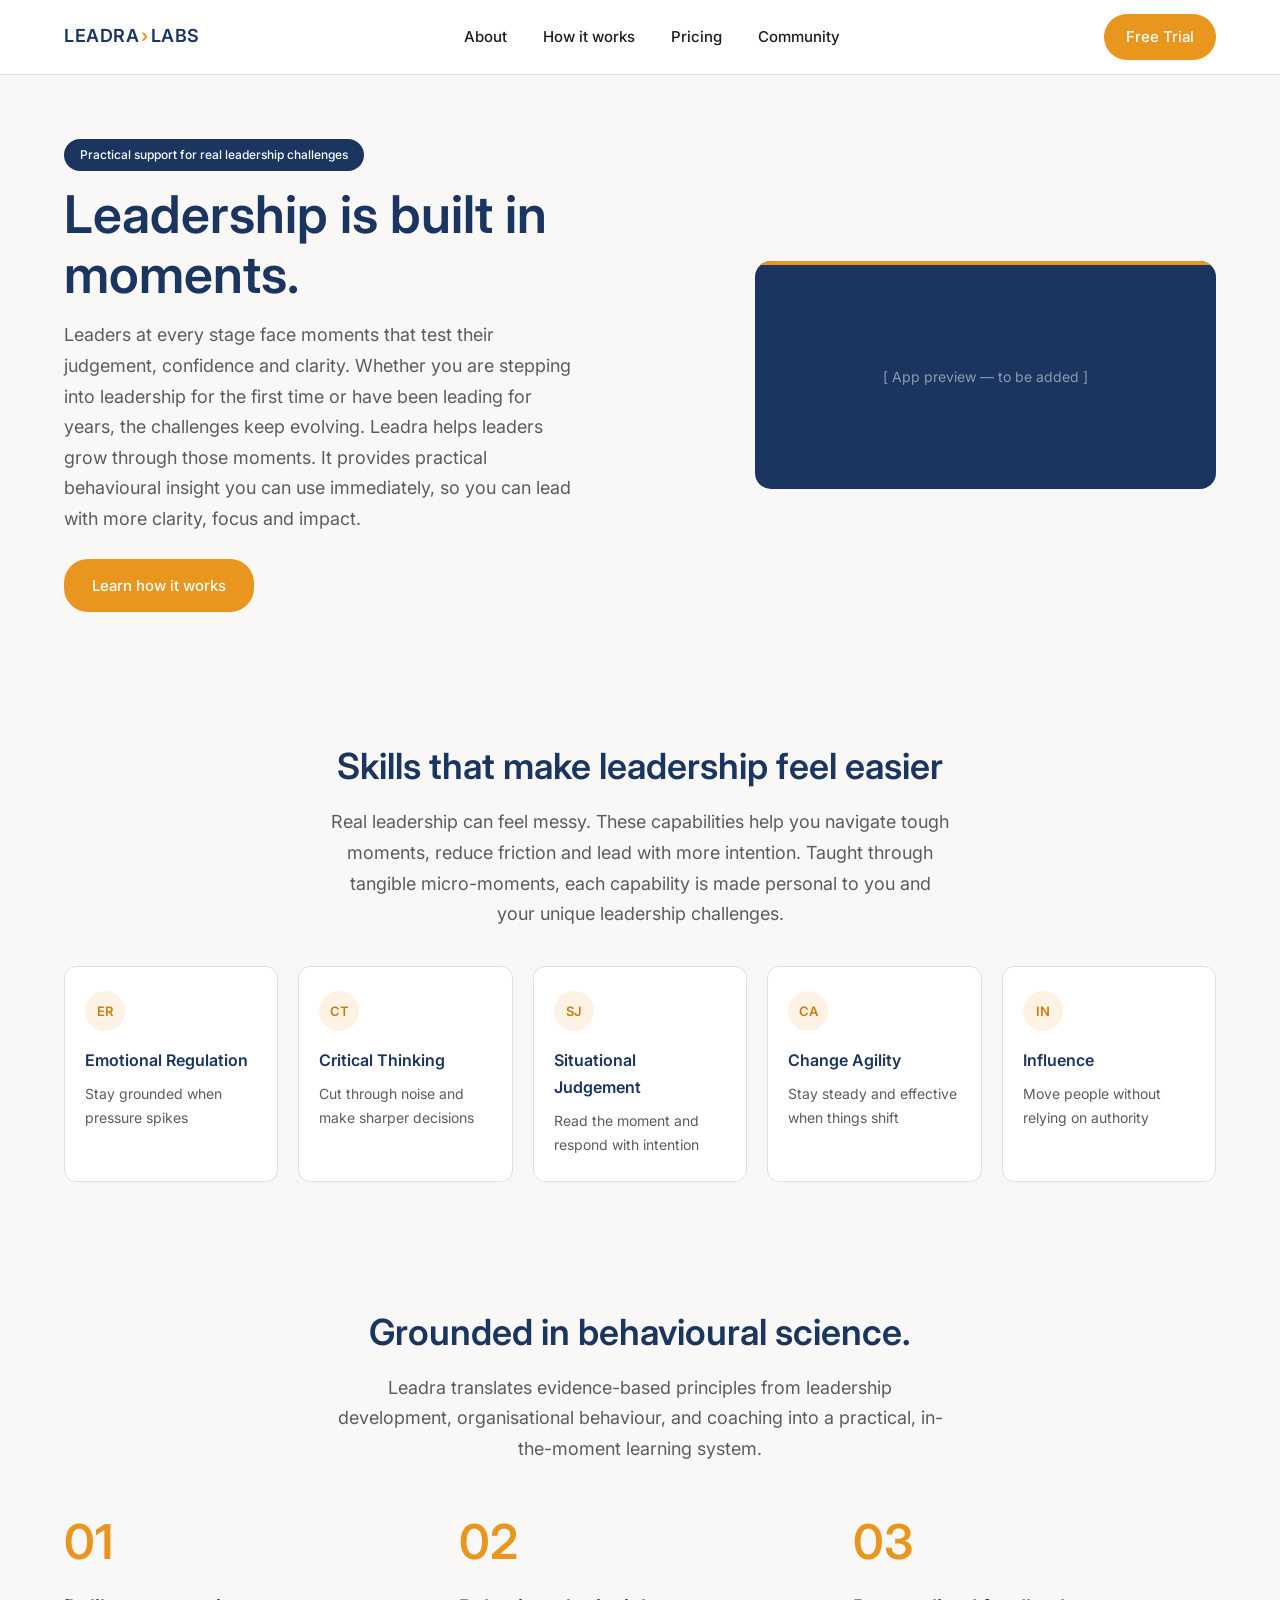
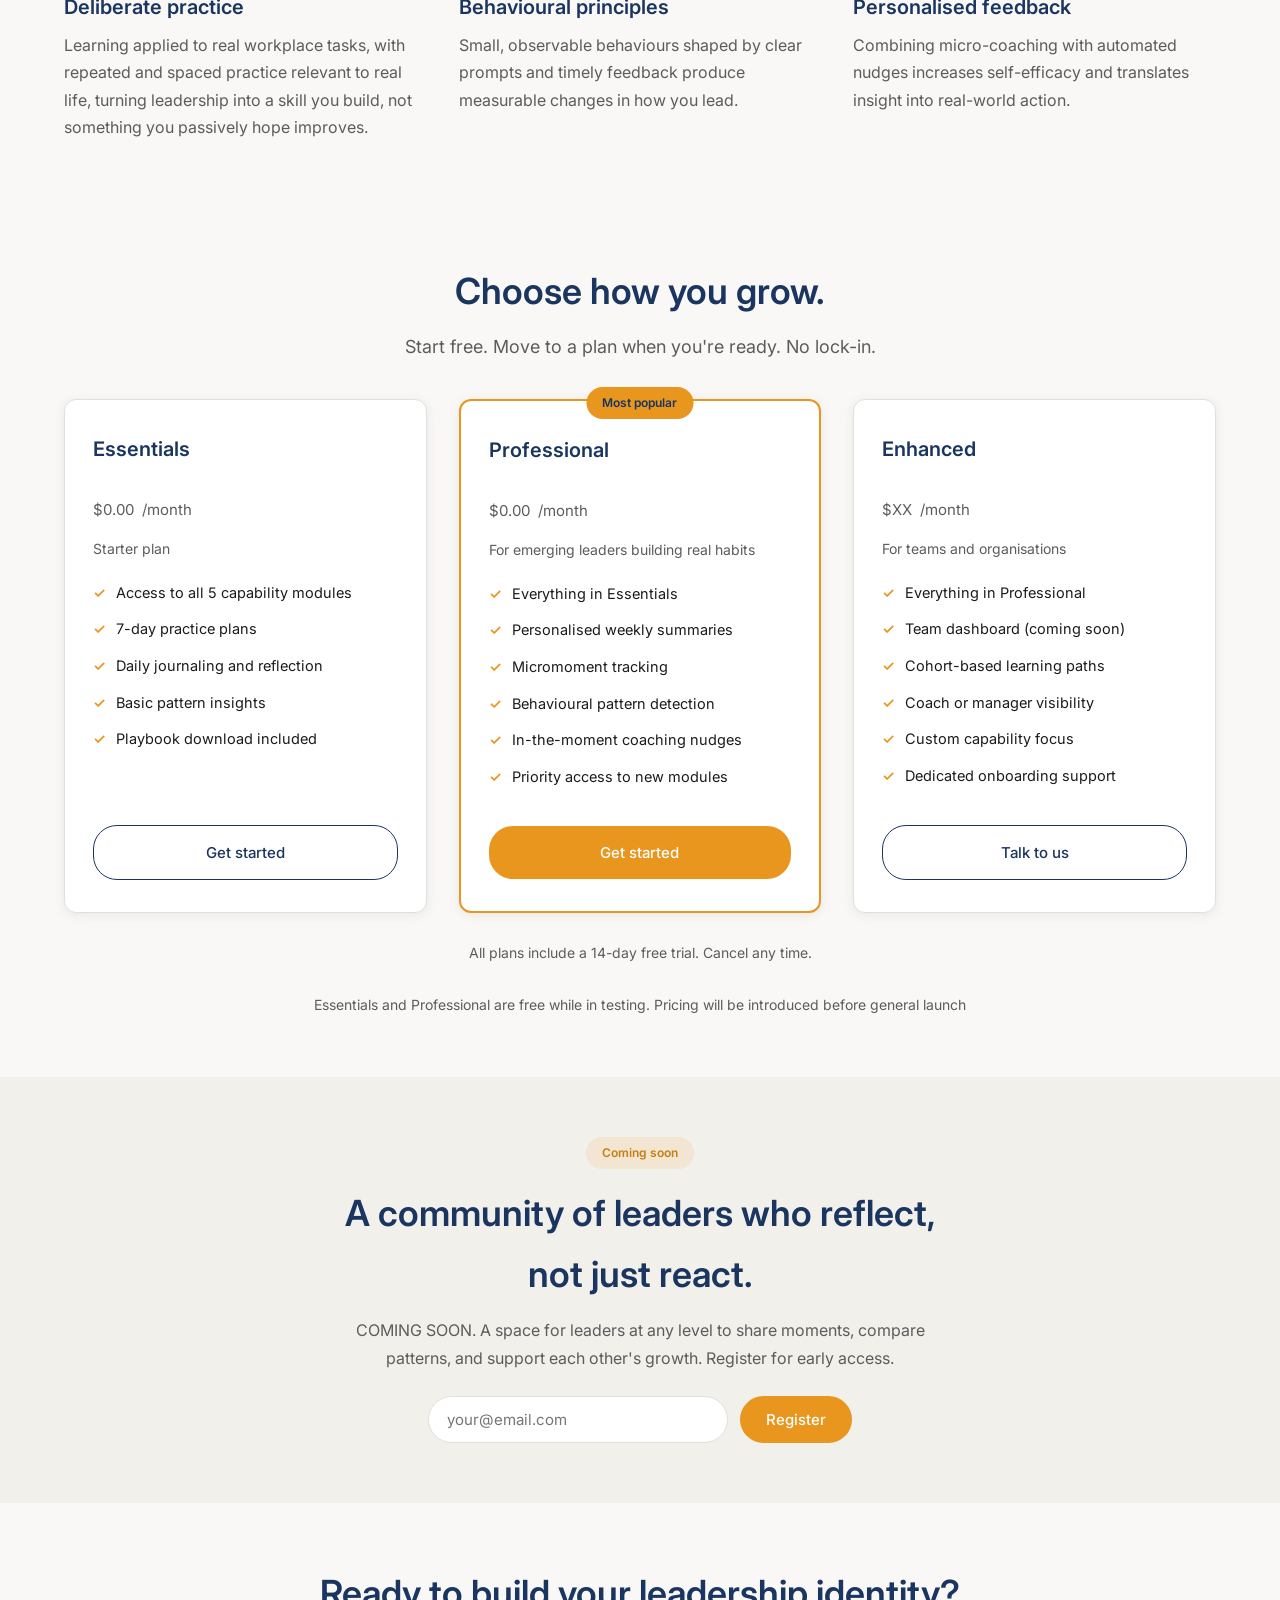
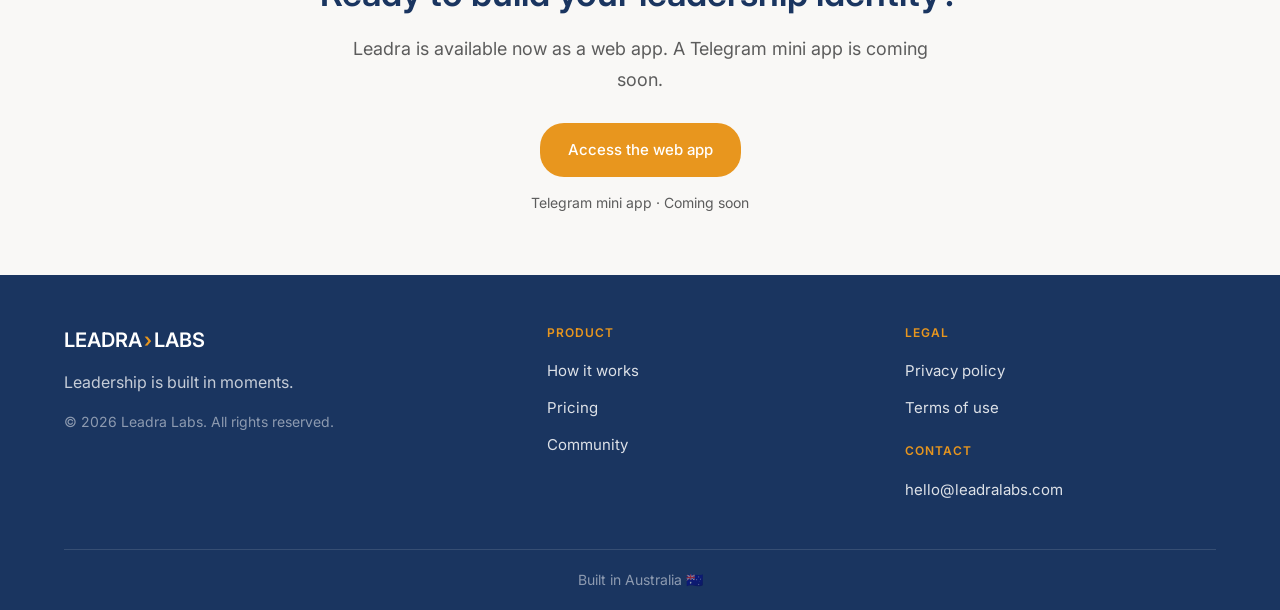
==== commit 6290e328: "refactor: shared stylesheet, tighter spacing, remove playbook, link capability cards" ====
--- a/index.html
+++ b/index.html
@@ -17,627 +17,7 @@
 <link rel="preconnect" href="https://fonts.googleapis.com">
 <link rel="preconnect" href="https://fonts.gstatic.com" crossorigin>
 <link href="https://fonts.googleapis.com/css2?family=Inter:wght@400;500;600&display=swap" rel="stylesheet">
-<style>
-  :root {
-    --navy: #1A3560;
-    --gold: #E8961E;
-    --gold-hover: #C97D10;
-    --off-white: #F9F8F6;
-    --white: #FFFFFF;
-    --dark-text: #1C1C1C;
-    --muted-text: #5C5C5C;
-    --border: #E2E0DC;
-    --community-bg: #F2F0EB;
-  }
-
-  * { box-sizing: border-box; margin: 0; padding: 0; }
-
-  html { scroll-behavior: smooth; }
-
-  body {
-    font-family: 'Inter', -apple-system, BlinkMacSystemFont, sans-serif;
-    font-size: 16px;
-    line-height: 1.7;
-    color: var(--dark-text);
-    background: var(--off-white);
-  }
-
-  img, svg { display: block; max-width: 100%; }
-
-  a { text-decoration: none; color: inherit; }
-
-  ul { list-style: none; }
-
-  .container {
-    max-width: 1200px;
-    margin: 0 auto;
-    padding: 0 24px;
-  }
-
-  section { padding: 96px 0; }
-
-  h1, h2, h3 { font-weight: 600; color: var(--navy); }
-
-  h2.section-heading {
-    font-size: 36px;
-    text-align: center;
-    max-width: 640px;
-    margin: 0 auto 16px;
-  }
-
-  p.section-subtext {
-    font-size: 18px;
-    color: var(--muted-text);
-    text-align: center;
-    max-width: 620px;
-    margin: 0 auto 56px;
-  }
-
-  .eyebrow-pill {
-    display: inline-block;
-    background: var(--navy);
-    color: var(--white);
-    font-size: 12px;
-    font-weight: 500;
-    padding: 6px 16px;
-    border-radius: 20px;
-  }
-
-  .eyebrow-gold {
-    display: inline-block;
-    background: rgba(232,150,30,0.12);
-    color: var(--gold-hover);
-    font-size: 12px;
-    font-weight: 600;
-    padding: 6px 16px;
-    border-radius: 20px;
-  }
-
-  .btn {
-    display: inline-block;
-    font-family: inherit;
-    font-size: 15px;
-    font-weight: 500;
-    cursor: pointer;
-    border: none;
-    transition: background 0.15s ease, color 0.15s ease, border-color 0.15s ease;
-  }
-
-  .btn-gold {
-    background: var(--gold);
-    color: var(--white);
-    padding: 14px 28px;
-    border-radius: 24px;
-  }
-  .btn-gold:hover { background: var(--gold-hover); }
-
-  .btn-gold-sm {
-    background: var(--gold);
-    color: var(--white);
-    padding: 10px 22px;
-    border-radius: 24px;
-  }
-  .btn-gold-sm:hover { background: var(--gold-hover); }
-
-  .btn-outline-navy {
-    background: transparent;
-    color: var(--navy);
-    border: 1.5px solid var(--navy);
-    padding: 14px 28px;
-    border-radius: 24px;
-  }
-  .btn-outline-navy:hover { background: var(--navy); color: var(--white); }
-
-  .btn-text-arrow {
-    background: none;
-    color: var(--dark-text);
-    font-weight: 500;
-    padding: 14px 4px;
-  }
-  .btn-text-arrow span { color: var(--gold); margin-left: 6px; transition: margin-left 0.15s ease; }
-  .btn-text-arrow:hover span { margin-left: 10px; }
-
-  /* ---------- Nav ---------- */
-  header.site-nav {
-    position: sticky;
-    top: 0;
-    z-index: 100;
-    background: var(--white);
-    border-bottom: 1px solid var(--border);
-  }
-
-  .nav-inner {
-    display: flex;
-    align-items: center;
-    justify-content: space-between;
-    padding: 18px 24px;
-    max-width: 1200px;
-    margin: 0 auto;
-  }
-
-  .logo {
-    font-size: 18px;
-    font-weight: 600;
-    color: var(--navy);
-    letter-spacing: 0.5px;
-  }
-  .logo .arrow { color: var(--gold); margin: 0 2px; }
-
-  nav.nav-links {
-    display: flex;
-    align-items: center;
-    gap: 36px;
-  }
-
-  nav.nav-links a {
-    font-size: 15px;
-    font-weight: 500;
-    color: var(--dark-text);
-  }
-  nav.nav-links a:hover { color: var(--gold-hover); }
-
-  .nav-right {
-    display: flex;
-    align-items: center;
-    gap: 32px;
-  }
-
-  .hamburger {
-    display: none;
-    background: none;
-    border: none;
-    font-size: 24px;
-    cursor: pointer;
-    color: var(--navy);
-  }
-
-  .mobile-menu {
-    display: none;
-    flex-direction: column;
-    background: var(--white);
-    border-bottom: 1px solid var(--border);
-    padding: 8px 24px 20px;
-  }
-  .mobile-menu.open { display: flex; }
-  .mobile-menu a {
-    padding: 12px 0;
-    font-size: 15px;
-    font-weight: 500;
-    border-bottom: 1px solid var(--border);
-  }
-  .mobile-menu a:last-child { border-bottom: none; }
-
-  /* ---------- Hero ---------- */
-  .hero {
-    background: var(--off-white);
-    padding: 100px 0;
-  }
-  .hero .container {
-    display: flex;
-    align-items: center;
-    gap: 48px;
-  }
-  .hero-text { flex: 0 0 55%; }
-  .hero-visual { flex: 0 0 40%; margin-left: auto; }
-
-  .hero-text h1 {
-    font-size: 52px;
-    line-height: 1.15;
-    margin: 20px 0 24px;
-  }
-
-  .hero-text p.sub {
-    font-size: 18px;
-    color: var(--muted-text);
-    margin-bottom: 36px;
-    max-width: 520px;
-  }
-
-  .hero-ctas {
-    display: flex;
-    align-items: center;
-    gap: 24px;
-    flex-wrap: wrap;
-  }
-
-  .hero-visual-card {
-    max-width: 480px;
-    margin-left: auto;
-    background: var(--navy);
-    border-radius: 16px;
-    overflow: hidden;
-  }
-  .hero-visual-card .accent-bar { height: 4px; background: var(--gold); }
-  .hero-visual-card .placeholder-content {
-    padding: 100px 24px;
-    text-align: center;
-    color: rgba(255,255,255,0.5);
-    font-size: 14px;
-  }
-
-  /* ---------- Capabilities ---------- */
-  .capabilities-grid {
-    display: grid;
-    grid-template-columns: repeat(auto-fit, minmax(180px, 1fr));
-    gap: 20px;
-  }
-
-  .capability-card {
-    background: var(--white);
-    border: 1px solid var(--border);
-    border-radius: 12px;
-    padding: 24px 20px;
-    transition: border-color 0.15s ease;
-  }
-  .capability-card:hover { border-color: var(--gold); }
-
-  .capability-icon {
-    width: 40px;
-    height: 40px;
-    border-radius: 50%;
-    background: rgba(232,150,30,0.12);
-    color: var(--gold-hover);
-    display: flex;
-    align-items: center;
-    justify-content: center;
-    font-size: 13px;
-    font-weight: 600;
-    margin-bottom: 16px;
-  }
-
-  .capability-card h3 {
-    font-size: 16px;
-    color: var(--navy);
-    margin-bottom: 8px;
-  }
-
-  .capability-card p {
-    font-size: 14px;
-    color: var(--muted-text);
-  }
-
-  /* ---------- How it works ---------- */
-  .pillars {
-    display: grid;
-    grid-template-columns: repeat(3, 1fr);
-    gap: 48px;
-  }
-
-  .pillar .num {
-    font-size: 48px;
-    font-weight: 600;
-    color: var(--gold);
-    margin-bottom: 12px;
-  }
-
-  .pillar h3 {
-    font-size: 20px;
-    margin-bottom: 12px;
-  }
-
-  .pillar p {
-    color: var(--muted-text);
-  }
-
-  /* ---------- Playbook ---------- */
-  .playbook-section {
-    background: var(--navy);
-    color: var(--white);
-  }
-
-  .playbook-section .container {
-    display: flex;
-    align-items: center;
-    gap: 64px;
-  }
-
-  .playbook-text { flex: 0 0 55%; }
-  .playbook-visual { flex: 0 0 40%; margin-left: auto; }
-
-  .playbook-text .eyebrow {
-    font-size: 11px;
-    letter-spacing: 1.5px;
-    text-transform: uppercase;
-    color: var(--gold);
-    font-weight: 600;
-  }
-
-  .playbook-text h2 {
-    color: var(--white);
-    font-size: 36px;
-    margin: 16px 0 20px;
-  }
-
-  .playbook-text p.body-text {
-    color: rgba(255,255,255,0.8);
-    margin-bottom: 28px;
-    max-width: 480px;
-  }
-
-  .playbook-modules {
-    margin-bottom: 32px;
-  }
-  .playbook-modules li {
-    display: flex;
-    align-items: flex-start;
-    gap: 10px;
-    margin-bottom: 12px;
-    color: rgba(255,255,255,0.9);
-    font-size: 15px;
-  }
-  .playbook-modules li span.dot { color: var(--gold); }
-
-  .playbook-note {
-    display: block;
-    margin-top: 14px;
-    font-size: 13px;
-    color: rgba(255,255,255,0.55);
-  }
-
-  .playbook-cover {
-    max-width: 340px;
-    margin-left: auto;
-    background: var(--white);
-    border: 2px solid var(--navy);
-    border-radius: 12px;
-    overflow: hidden;
-    text-align: center;
-  }
-  .playbook-cover .top-bar { height: 8px; background: var(--gold); }
-  .playbook-cover .cover-content { padding: 60px 24px; }
-  .playbook-cover .brand {
-    font-size: 12px;
-    font-weight: 600;
-    letter-spacing: 1px;
-    color: var(--gold-hover);
-    margin-bottom: 24px;
-  }
-  .playbook-cover .title {
-    font-size: 28px;
-    font-weight: 600;
-    color: var(--navy);
-    margin-bottom: 8px;
-  }
-  .playbook-cover .subtitle {
-    font-size: 16px;
-    color: var(--muted-text);
-    margin-bottom: 24px;
-  }
-  .playbook-cover .arrow-icon {
-    font-size: 20px;
-    color: var(--gold);
-  }
-
-  /* ---------- Pricing ---------- */
-  .pricing-grid {
-    display: grid;
-    grid-template-columns: repeat(3, 1fr);
-    gap: 32px;
-    align-items: stretch;
-  }
-
-  .price-card {
-    background: var(--white);
-    border: 1px solid var(--border);
-    border-radius: 12px;
-    padding: 40px 32px;
-    box-shadow: 0 2px 12px rgba(0,0,0,0.07);
-    display: flex;
-    flex-direction: column;
-    position: relative;
-  }
-
-  .price-card.featured {
-    border: 2px solid var(--gold);
-  }
-
-  .popular-badge {
-    position: absolute;
-    top: -14px;
-    left: 50%;
-    transform: translateX(-50%);
-    background: var(--gold);
-    color: var(--navy);
-    font-size: 12px;
-    font-weight: 600;
-    padding: 6px 16px;
-    border-radius: 20px;
-  }
-
-  .price-card h3 {
-    font-size: 20px;
-    margin-bottom: 8px;
-  }
-
-  .price-card .price {
-    font-size: 36px;
-    font-weight: 600;
-    color: var(--navy);
-    margin-bottom: 4px;
-  }
-  .price-card .price span {
-    font-size: 15px;
-    font-weight: 400;
-    color: var(--muted-text);
-  }
-
-  .price-card .tagline {
-    font-size: 14px;
-    color: var(--muted-text);
-    margin-bottom: 28px;
-  }
-
-  .price-card ul {
-    margin-bottom: 32px;
-    flex-grow: 1;
-  }
-
-  .price-card ul li {
-    display: flex;
-    align-items: flex-start;
-    gap: 10px;
-    font-size: 14.5px;
-    margin-bottom: 14px;
-    color: var(--dark-text);
-  }
-  .price-card ul li span.check { color: var(--gold); font-weight: 600; }
-
-  .price-card .btn { text-align: center; width: 100%; }
-
-  .pricing-footnote {
-    text-align: center;
-    color: var(--muted-text);
-    margin-top: 40px;
-    font-size: 14px;
-  }
-
-  /* ---------- Community ---------- */
-  .community-section {
-    background: var(--community-bg);
-    text-align: center;
-  }
-  .community-inner {
-    max-width: 640px;
-    margin: 0 auto;
-    padding: 0 24px;
-  }
-  .community-inner h2 { font-size: 36px; margin: 20px 0 16px; }
-  .community-inner p { color: var(--muted-text); margin-bottom: 36px; }
-
-  .email-capture {
-    display: flex;
-    gap: 12px;
-    justify-content: center;
-    flex-wrap: wrap;
-  }
-
-  .email-capture input {
-    font-family: inherit;
-    font-size: 15px;
-    padding: 13px 18px;
-    border: 1px solid var(--border);
-    border-radius: 24px;
-    width: 300px;
-    max-width: 100%;
-    background: var(--white);
-    color: var(--dark-text);
-  }
-  .email-capture input:focus { outline: 2px solid var(--gold); outline-offset: 1px; }
-
-  .email-capture button {
-    border-radius: 24px;
-    padding: 13px 26px;
-  }
-
-  /* ---------- Get access ---------- */
-  .get-access {
-    background: var(--off-white);
-    text-align: center;
-  }
-  .get-access h2 { margin-bottom: 16px; }
-  .get-access .section-subtext { margin-bottom: 40px; }
-  .get-access-ctas {
-    display: flex;
-    justify-content: center;
-    gap: 20px;
-    flex-wrap: wrap;
-    margin-bottom: 20px;
-  }
-  .get-access .fine-print {
-    color: var(--muted-text);
-    font-size: 14px;
-  }
-
-  /* ---------- Footer ---------- */
-  footer {
-    background: var(--navy);
-    color: var(--white);
-    padding: 72px 0 0;
-  }
-
-  .footer-grid {
-    display: grid;
-    grid-template-columns: 1.4fr 1fr 1fr;
-    gap: 48px;
-    padding-bottom: 56px;
-  }
-
-  .footer-logo {
-    font-size: 20px;
-    font-weight: 600;
-    color: var(--white);
-    margin-bottom: 16px;
-  }
-  .footer-logo .arrow { color: var(--gold); margin: 0 2px; }
-
-  .footer-tagline {
-    color: rgba(255,255,255,0.75);
-    margin-bottom: 20px;
-  }
-
-  .footer-copyright {
-    color: rgba(255,255,255,0.5);
-    font-size: 14px;
-  }
-
-  .footer-heading {
-    font-size: 12px;
-    font-weight: 600;
-    text-transform: uppercase;
-    letter-spacing: 1px;
-    color: var(--gold);
-    margin-bottom: 18px;
-  }
-
-  .footer-heading.second { margin-top: 28px; }
-
-  .footer-links li { margin-bottom: 12px; }
-  .footer-links a { color: rgba(255,255,255,0.85); font-size: 15px; }
-  .footer-links a:hover { color: var(--gold); }
-
-  .footer-bottom {
-    border-top: 1px solid rgba(255,255,255,0.12);
-    padding: 24px 0;
-    text-align: center;
-    color: rgba(255,255,255,0.5);
-    font-size: 14px;
-  }
-
-  /* ---------- Responsive ---------- */
-  @media (max-width: 900px) {
-    .pillars { grid-template-columns: 1fr; gap: 40px; }
-    .pricing-grid { grid-template-columns: 1fr; }
-    .footer-grid { grid-template-columns: 1fr; gap: 40px; }
-  }
-
-  @media (max-width: 768px) {
-    section { padding: 64px 0; }
-
-    nav.nav-links { display: none; }
-    .hamburger { display: block; }
-
-    .hero .container { flex-direction: column; }
-    .hero-text { flex: 1; }
-    .hero-visual { flex: 1; margin: 40px 0 0; width: 100%; }
-    .hero-visual-card { margin: 0; max-width: 100%; }
-    .hero-text h1 { font-size: 36px; }
-
-    .playbook-section .container { flex-direction: column; }
-    .playbook-visual { margin: 40px 0 0; width: 100%; }
-    .playbook-cover { margin: 0 auto; }
-
-    h2.section-heading { font-size: 28px; }
-
-    .nav-right { gap: 12px; }
-    .nav-right .btn-gold-sm { display: none; }
-  }
-
-  @media (max-width: 480px) {
-    .hero-ctas { flex-direction: column; align-items: flex-start; }
-    .get-access-ctas { flex-direction: column; align-items: stretch; }
-    .get-access-ctas .btn { text-align: center; }
-  }
-</style>
+<link rel="stylesheet" href="assets/style.css">
 </head>
 <body>
 
@@ -648,7 +28,6 @@
     <nav class="nav-links">
       <a href="about.html">About</a>
       <a href="#how-it-works">How it works</a>
-      <a href="#playbook">The playbook</a>
       <a href="#pricing">Pricing</a>
       <a href="#community">Community</a>
     </nav>
@@ -660,7 +39,6 @@
   <div class="mobile-menu" id="mobileMenu">
     <a href="about.html">About</a>
     <a href="#how-it-works">How it works</a>
-    <a href="#playbook">The playbook</a>
     <a href="#pricing">Pricing</a>
     <a href="#community">Community</a>
   </div>
@@ -677,8 +55,7 @@
       <!-- NOVA: edit copy here -->
       <p class="sub" data-content="hero.subheadline">Leadra is a behavioural development app for emerging leaders. It helps you recognise the pressure spikes, difficult conversations, and unexpected changes — and build the capabilities to navigate them with confidence.</p>
       <div class="hero-ctas">
-        <a href="#" class="btn btn-gold" data-content="hero.cta_primary"><!-- TODO: replace with real link -->Download the playbook</a>
-        <a href="#how-it-works" class="btn btn-text-arrow" data-content="hero.cta_secondary">Learn how it works<span>→</span></a>
+        <a href="#how-it-works" class="btn btn-gold" data-content="hero.cta_secondary">Learn how it works</a>
       </div>
     </div>
     <div class="hero-visual">
@@ -699,31 +76,36 @@
     <!-- NOVA: edit copy here -->
     <p class="section-subtext" data-content="capabilities.subtext">Each capability is taught through micro-moments, short practice tasks, and immediate reflection loops — ensuring learning is contextual, frequent, and measurable.</p>
     <div class="capabilities-grid">
-      <div class="capability-card">
+      <a class="capability-card" href="capabilities/emotional-regulation.html">
+        <span class="card-arrow">→</span>
         <div class="capability-icon">ER</div>
         <h3>Emotional Regulation</h3>
         <p>Stay grounded when pressure spikes</p>
-      </div>
-      <div class="capability-card">
+      </a>
+      <a class="capability-card" href="capabilities/critical-thinking.html">
+        <span class="card-arrow">→</span>
         <div class="capability-icon">CT</div>
         <h3>Critical Thinking</h3>
         <p>Cut through noise and make sharper decisions</p>
-      </div>
-      <div class="capability-card">
+      </a>
+      <a class="capability-card" href="capabilities/situational-judgement.html">
+        <span class="card-arrow">→</span>
         <div class="capability-icon">SJ</div>
         <h3>Situational Judgement</h3>
         <p>Read the moment and respond with intention</p>
-      </div>
-      <div class="capability-card">
+      </a>
+      <a class="capability-card" href="capabilities/change-agility.html">
+        <span class="card-arrow">→</span>
         <div class="capability-icon">CA</div>
         <h3>Change Agility</h3>
         <p>Stay steady and effective when things shift</p>
-      </div>
-      <div class="capability-card">
+      </a>
+      <a class="capability-card" href="capabilities/influence.html">
+        <span class="card-arrow">→</span>
         <div class="capability-icon">IN</div>
         <h3>Influence</h3>
         <p>Move people without relying on authority</p>
-      </div>
+      </a>
     </div>
   </div>
 </section>
@@ -761,40 +143,7 @@
   </div>
 </section>
 
-<!-- ============ PLAYBOOK ============ -->
-<section id="playbook" class="playbook-section">
-  <div class="container">
-    <div class="playbook-text">
-      <!-- NOVA: edit copy here -->
-      <span class="eyebrow" data-content="playbook.eyebrow">Free resource</span>
-      <!-- NOVA: edit copy here -->
-      <h2 data-content="playbook.headline">Start with the Emerging Leaders Playbook.</h2>
-      <!-- NOVA: edit copy here -->
-      <p class="body-text" data-content="playbook.body">A self-directed workbook covering five core leadership capabilities — with 7-day practice plans, reflection exercises, and in-the-moment scripts. Use it alongside the Leadra app or as a standalone resource.</p>
-      <ul class="playbook-modules" data-content-list="playbook.modules">
-        <!-- NOVA: edit copy here -->
-        <li><span class="dot">•</span> <span data-field="text">Module 1: Emotional Regulation — 7-day practice</span></li>
-        <li><span class="dot">•</span> <span data-field="text">Module 2: Critical Thinking — decision filters and probes</span></li>
-        <li><span class="dot">•</span> <span data-field="text">Module 3: Situational Judgement — reading the moment</span></li>
-        <li><span class="dot">•</span> <span data-field="text">Module 4: Change Agility — staying steady through uncertainty</span></li>
-        <li><span class="dot">•</span> <span data-field="text">Module 5: Influence — coming soon</span></li>
-      </ul>
-      <a href="emerging-leaders-playbook.pdf" class="btn btn-gold" style="color:var(--navy);" data-content="playbook.cta">Download free playbook</a>
-      <span class="playbook-note" data-content="playbook.cta_subtext">No sign-up required · PDF · Free</span>
-    </div>
-    <div class="playbook-visual">
-      <div class="playbook-cover">
-        <div class="top-bar"></div>
-        <div class="cover-content">
-          <div class="brand">LEADRA LABS</div>
-          <div class="title">Emerging Leaders</div>
-          <div class="subtitle">Playbook</div>
-          <div class="arrow-icon">↑</div>
-        </div>
-      </div>
-    </div>
-  </div>
-</section>
+<!-- Playbook section removed 2026-08-10 — may return later -->
 
 <!-- ============ PRICING ============ -->
 <section id="pricing">
@@ -886,10 +235,9 @@
     <!-- NOVA: edit copy here -->
     <h2 class="section-heading" data-content="get_access.heading">Ready to build your leadership identity?</h2>
     <!-- NOVA: edit copy here -->
-    <p class="section-subtext" data-content="get_access.subtext">Leadra is available now as a web app. A Telegram mini app is coming soon. Start with the free playbook, or jump straight into the app.</p>
+    <p class="section-subtext" data-content="get_access.subtext">Leadra is available now as a web app. A Telegram mini app is coming soon.</p>
     <div class="get-access-ctas">
       <a href="#" class="btn btn-gold" data-content="get_access.cta_primary"><!-- TODO: replace with real link -->Access the web app</a>
-      <a href="emerging-leaders-playbook.pdf" class="btn btn-outline-navy" data-content="get_access.cta_secondary">Download the playbook</a>
     </div>
     <p class="fine-print" data-content="get_access.fine_print">Telegram mini app · Coming soon</p>
   </div>
@@ -909,7 +257,6 @@
         <div class="footer-heading">Product</div>
         <ul class="footer-links">
           <li><a href="#how-it-works">How it works</a></li>
-          <li><a href="#playbook">The playbook</a></li>
           <li><a href="#pricing">Pricing</a></li>
           <li><a href="#community">Community</a></li>
         </ul>
--- a/assets/style.css
+++ b/assets/style.css
@@ -0,0 +1,711 @@
+:root {
+  --navy: #1A3560;
+  --gold: #E8961E;
+  --gold-hover: #C97D10;
+  --off-white: #F9F8F6;
+  --white: #FFFFFF;
+  --dark-text: #1C1C1C;
+  --muted-text: #5C5C5C;
+  --border: #E2E0DC;
+  --community-bg: #F2F0EB;
+}
+
+* { box-sizing: border-box; margin: 0; padding: 0; }
+
+html { scroll-behavior: smooth; }
+
+body {
+  font-family: 'Inter', -apple-system, BlinkMacSystemFont, sans-serif;
+  font-size: 16px;
+  line-height: 1.7;
+  color: var(--dark-text);
+  background: var(--off-white);
+}
+
+img, svg { display: block; max-width: 100%; }
+
+a { text-decoration: none; color: inherit; }
+
+ul { list-style: none; }
+
+.container {
+  max-width: 1200px;
+  margin: 0 auto;
+  padding: 0 24px;
+}
+
+section { padding: 60px 0; }
+
+h1, h2, h3 { font-weight: 600; color: var(--navy); }
+
+h2.section-heading {
+  font-size: 36px;
+  text-align: center;
+  max-width: 640px;
+  margin: 0 auto 10px;
+}
+
+p.section-subtext {
+  font-size: 18px;
+  color: var(--muted-text);
+  text-align: center;
+  max-width: 620px;
+  margin: 0 auto 36px;
+}
+
+.eyebrow-pill {
+  display: inline-block;
+  background: var(--navy);
+  color: var(--white);
+  font-size: 12px;
+  font-weight: 500;
+  padding: 6px 16px;
+  border-radius: 20px;
+}
+
+.eyebrow-gold {
+  display: inline-block;
+  background: rgba(232,150,30,0.12);
+  color: var(--gold-hover);
+  font-size: 12px;
+  font-weight: 600;
+  padding: 6px 16px;
+  border-radius: 20px;
+}
+
+.btn {
+  display: inline-block;
+  font-family: inherit;
+  font-size: 15px;
+  font-weight: 500;
+  cursor: pointer;
+  border: none;
+  transition: background 0.15s ease, color 0.15s ease, border-color 0.15s ease;
+}
+
+.btn-gold {
+  background: var(--gold);
+  color: var(--white);
+  padding: 14px 28px;
+  border-radius: 24px;
+}
+.btn-gold:hover { background: var(--gold-hover); }
+
+.btn-gold-sm {
+  background: var(--gold);
+  color: var(--white);
+  padding: 10px 22px;
+  border-radius: 24px;
+}
+.btn-gold-sm:hover { background: var(--gold-hover); }
+
+.btn-outline-navy {
+  background: transparent;
+  color: var(--navy);
+  border: 1.5px solid var(--navy);
+  padding: 14px 28px;
+  border-radius: 24px;
+}
+.btn-outline-navy:hover { background: var(--navy); color: var(--white); }
+
+.btn-text-arrow {
+  background: none;
+  color: var(--dark-text);
+  font-weight: 500;
+  padding: 14px 4px;
+}
+.btn-text-arrow span { color: var(--gold); margin-left: 6px; transition: margin-left 0.15s ease; }
+.btn-text-arrow:hover span { margin-left: 10px; }
+
+/* ---------- Nav ---------- */
+header.site-nav {
+  position: sticky;
+  top: 0;
+  z-index: 100;
+  background: var(--white);
+  border-bottom: 1px solid var(--border);
+}
+
+.nav-inner {
+  display: flex;
+  align-items: center;
+  justify-content: space-between;
+  padding: 14px 24px;
+  max-width: 1200px;
+  margin: 0 auto;
+}
+
+.logo {
+  font-size: 18px;
+  font-weight: 600;
+  color: var(--navy);
+  letter-spacing: 0.5px;
+}
+.logo .arrow { color: var(--gold); margin: 0 2px; }
+
+nav.nav-links {
+  display: flex;
+  align-items: center;
+  gap: 36px;
+}
+
+nav.nav-links a {
+  font-size: 15px;
+  font-weight: 500;
+  color: var(--dark-text);
+}
+nav.nav-links a:hover { color: var(--gold-hover); }
+
+.nav-right {
+  display: flex;
+  align-items: center;
+  gap: 32px;
+}
+
+.hamburger {
+  display: none;
+  background: none;
+  border: none;
+  font-size: 24px;
+  cursor: pointer;
+  color: var(--navy);
+}
+
+.mobile-menu {
+  display: none;
+  flex-direction: column;
+  background: var(--white);
+  border-bottom: 1px solid var(--border);
+  padding: 8px 24px 16px;
+}
+.mobile-menu.open { display: flex; }
+.mobile-menu a {
+  padding: 10px 0;
+  font-size: 15px;
+  font-weight: 500;
+  border-bottom: 1px solid var(--border);
+}
+.mobile-menu a:last-child { border-bottom: none; }
+
+/* ---------- Hero ---------- */
+.hero {
+  background: var(--off-white);
+  padding: 64px 0;
+}
+.hero .container {
+  display: flex;
+  align-items: center;
+  gap: 48px;
+}
+.hero-text { flex: 0 0 55%; }
+.hero-visual { flex: 0 0 40%; margin-left: auto; }
+
+.hero-text h1 {
+  font-size: 52px;
+  line-height: 1.15;
+  margin: 14px 0 16px;
+}
+
+.hero-text p.sub {
+  font-size: 18px;
+  color: var(--muted-text);
+  margin-bottom: 24px;
+  max-width: 520px;
+}
+
+.hero-ctas {
+  display: flex;
+  align-items: center;
+  gap: 24px;
+  flex-wrap: wrap;
+}
+
+.hero-visual-card {
+  max-width: 480px;
+  margin-left: auto;
+  background: var(--navy);
+  border-radius: 16px;
+  overflow: hidden;
+}
+.hero-visual-card .accent-bar { height: 4px; background: var(--gold); }
+.hero-visual-card .placeholder-content {
+  padding: 100px 24px;
+  text-align: center;
+  color: rgba(255,255,255,0.5);
+  font-size: 14px;
+}
+
+/* ---------- Capabilities ---------- */
+.capabilities-grid {
+  display: grid;
+  grid-template-columns: repeat(auto-fit, minmax(180px, 1fr));
+  gap: 20px;
+}
+
+.capability-card {
+  display: block;
+  background: var(--white);
+  border: 1px solid var(--border);
+  border-radius: 12px;
+  padding: 24px 20px;
+  transition: border-color 0.15s ease, transform 0.15s ease;
+  position: relative;
+}
+.capability-card:hover {
+  border-color: var(--gold);
+  transform: translateY(-2px);
+}
+
+.capability-icon {
+  width: 40px;
+  height: 40px;
+  border-radius: 50%;
+  background: rgba(232,150,30,0.12);
+  color: var(--gold-hover);
+  display: flex;
+  align-items: center;
+  justify-content: center;
+  font-size: 13px;
+  font-weight: 600;
+  margin-bottom: 16px;
+}
+
+.capability-icon-lg {
+  width: 64px;
+  height: 64px;
+  border-radius: 50%;
+  background: rgba(232,150,30,0.12);
+  color: var(--gold-hover);
+  display: flex;
+  align-items: center;
+  justify-content: center;
+  font-size: 20px;
+  font-weight: 600;
+  margin: 0 auto 16px;
+}
+
+.capability-card h3 {
+  font-size: 16px;
+  color: var(--navy);
+  margin-bottom: 8px;
+}
+
+.capability-card p {
+  font-size: 14px;
+  color: var(--muted-text);
+}
+
+.capability-card .card-arrow {
+  position: absolute;
+  top: 24px;
+  right: 20px;
+  color: var(--gold);
+  opacity: 0;
+  transform: translateX(-4px);
+  transition: opacity 0.15s ease, transform 0.15s ease;
+  font-size: 15px;
+}
+.capability-card:hover .card-arrow {
+  opacity: 1;
+  transform: translateX(0);
+}
+
+/* ---------- How it works ---------- */
+.pillars {
+  display: grid;
+  grid-template-columns: repeat(3, 1fr);
+  gap: 32px;
+}
+
+.pillar .num {
+  font-size: 48px;
+  font-weight: 600;
+  color: var(--gold);
+  margin-bottom: 8px;
+}
+
+.pillar h3 {
+  font-size: 20px;
+  margin-bottom: 8px;
+}
+
+.pillar p {
+  color: var(--muted-text);
+}
+
+/* ---------- Pricing ---------- */
+.pricing-grid {
+  display: grid;
+  grid-template-columns: repeat(3, 1fr);
+  gap: 32px;
+  align-items: stretch;
+}
+
+.price-card {
+  background: var(--white);
+  border: 1px solid var(--border);
+  border-radius: 12px;
+  padding: 32px 28px;
+  box-shadow: 0 2px 12px rgba(0,0,0,0.07);
+  display: flex;
+  flex-direction: column;
+  position: relative;
+}
+
+.price-card.featured {
+  border: 2px solid var(--gold);
+}
+
+.popular-badge {
+  position: absolute;
+  top: -14px;
+  left: 50%;
+  transform: translateX(-50%);
+  background: var(--gold);
+  color: var(--navy);
+  font-size: 12px;
+  font-weight: 600;
+  padding: 6px 16px;
+  border-radius: 20px;
+}
+
+.price-card h3 {
+  font-size: 20px;
+  margin-bottom: 6px;
+}
+
+.price-card .price {
+  font-size: 36px;
+  font-weight: 600;
+  color: var(--navy);
+  margin-bottom: 4px;
+}
+.price-card .price span {
+  font-size: 15px;
+  font-weight: 400;
+  color: var(--muted-text);
+}
+
+.price-card .tagline {
+  font-size: 14px;
+  color: var(--muted-text);
+  margin-bottom: 20px;
+}
+
+.price-card ul {
+  margin-bottom: 24px;
+  flex-grow: 1;
+}
+
+.price-card ul li {
+  display: flex;
+  align-items: flex-start;
+  gap: 10px;
+  font-size: 14.5px;
+  margin-bottom: 12px;
+  color: var(--dark-text);
+}
+.price-card ul li span.check { color: var(--gold); font-weight: 600; }
+
+.price-card .btn { text-align: center; width: 100%; }
+
+.pricing-footnote {
+  text-align: center;
+  color: var(--muted-text);
+  margin-top: 28px;
+  font-size: 14px;
+}
+
+/* ---------- Community ---------- */
+.community-section {
+  background: var(--community-bg);
+  text-align: center;
+}
+.community-inner {
+  max-width: 640px;
+  margin: 0 auto;
+  padding: 0 24px;
+}
+.community-inner h2 { font-size: 36px; margin: 14px 0 12px; }
+.community-inner p { color: var(--muted-text); margin-bottom: 24px; }
+
+.email-capture {
+  display: flex;
+  gap: 12px;
+  justify-content: center;
+  flex-wrap: wrap;
+}
+
+.email-capture input {
+  font-family: inherit;
+  font-size: 15px;
+  padding: 13px 18px;
+  border: 1px solid var(--border);
+  border-radius: 24px;
+  width: 300px;
+  max-width: 100%;
+  background: var(--white);
+  color: var(--dark-text);
+}
+.email-capture input:focus { outline: 2px solid var(--gold); outline-offset: 1px; }
+
+.email-capture button {
+  border-radius: 24px;
+  padding: 13px 26px;
+}
+
+/* ---------- Get access ---------- */
+.get-access {
+  background: var(--off-white);
+  text-align: center;
+}
+.get-access h2 { margin-bottom: 10px; }
+.get-access .section-subtext { margin-bottom: 28px; }
+.get-access-ctas {
+  display: flex;
+  justify-content: center;
+  gap: 20px;
+  flex-wrap: wrap;
+  margin-bottom: 14px;
+}
+.get-access .fine-print {
+  color: var(--muted-text);
+  font-size: 14px;
+}
+
+/* ---------- Footer ---------- */
+footer {
+  background: var(--navy);
+  color: var(--white);
+  padding: 48px 0 0;
+}
+
+.footer-grid {
+  display: grid;
+  grid-template-columns: 1.4fr 1fr 1fr;
+  gap: 48px;
+  padding-bottom: 36px;
+}
+
+.footer-logo {
+  font-size: 20px;
+  font-weight: 600;
+  color: var(--white);
+  margin-bottom: 12px;
+}
+.footer-logo .arrow { color: var(--gold); margin: 0 2px; }
+
+.footer-tagline {
+  color: rgba(255,255,255,0.75);
+  margin-bottom: 14px;
+}
+
+.footer-copyright {
+  color: rgba(255,255,255,0.5);
+  font-size: 14px;
+}
+
+.footer-heading {
+  font-size: 12px;
+  font-weight: 600;
+  text-transform: uppercase;
+  letter-spacing: 1px;
+  color: var(--gold);
+  margin-bottom: 14px;
+}
+
+.footer-heading.second { margin-top: 20px; }
+
+.footer-links li { margin-bottom: 10px; }
+.footer-links a { color: rgba(255,255,255,0.85); font-size: 15px; }
+.footer-links a:hover { color: var(--gold); }
+
+.footer-bottom {
+  border-top: 1px solid rgba(255,255,255,0.12);
+  padding: 18px 0;
+  text-align: center;
+  color: rgba(255,255,255,0.5);
+  font-size: 14px;
+}
+
+/* ---------- About page: page header ---------- */
+.page-header {
+  background: var(--off-white);
+  text-align: center;
+  padding: 48px 0 40px;
+}
+.page-header h1 {
+  font-size: 44px;
+  line-height: 1.2;
+  margin-top: 14px;
+}
+
+/* ---------- About page: prose ---------- */
+.prose {
+  max-width: 640px;
+  margin: 0 auto;
+}
+.prose p {
+  margin-bottom: 20px;
+  color: var(--dark-text);
+}
+.prose p:last-child { margin-bottom: 0; }
+
+/* ---------- About page: founder ---------- */
+.founder-card {
+  background: var(--white);
+  border: 1px solid var(--border);
+  border-radius: 16px;
+  padding: 32px;
+  max-width: 720px;
+  margin: 0 auto;
+  display: flex;
+  align-items: flex-start;
+  gap: 32px;
+}
+
+.avatar-placeholder {
+  flex: 0 0 120px;
+  width: 120px;
+  height: 120px;
+  border-radius: 50%;
+  background: var(--navy);
+  color: var(--gold);
+  display: flex;
+  align-items: center;
+  justify-content: center;
+  font-size: 32px;
+  font-weight: 600;
+}
+
+.founder-card .founder-text p {
+  color: var(--dark-text);
+  margin-bottom: 14px;
+}
+.founder-card .founder-text p:last-child { margin-bottom: 0; }
+
+.founder-note {
+  font-size: 13px;
+  color: var(--muted-text);
+  font-style: italic;
+  margin-bottom: 14px;
+}
+
+/* ---------- About page: how we use AI (trust section) ---------- */
+.trust-section {
+  background: var(--community-bg);
+}
+
+/* ---------- About page: roadmap ---------- */
+.roadmap-intro {
+  text-align: center;
+  max-width: 640px;
+  margin: 0 auto 32px;
+  color: var(--muted-text);
+  font-size: 18px;
+}
+
+.roadmap-grid {
+  display: grid;
+  grid-template-columns: repeat(3, 1fr);
+  gap: 32px;
+}
+
+.roadmap-card {
+  background: var(--white);
+  border: 1px solid var(--border);
+  border-radius: 12px;
+  padding: 28px 24px;
+}
+
+.roadmap-icon {
+  width: 40px;
+  height: 40px;
+  border-radius: 50%;
+  background: rgba(232,150,30,0.12);
+  color: var(--gold-hover);
+  display: flex;
+  align-items: center;
+  justify-content: center;
+  font-size: 16px;
+  font-weight: 600;
+  margin-bottom: 12px;
+}
+
+.roadmap-card h3 {
+  font-size: 20px;
+  margin-bottom: 8px;
+}
+
+.roadmap-card p {
+  color: var(--muted-text);
+}
+
+/* ---------- Capability detail pages ---------- */
+.capability-page-header {
+  background: var(--off-white);
+  text-align: center;
+  padding: 48px 0 40px;
+}
+.capability-page-header h1 {
+  font-size: 40px;
+  line-height: 1.25;
+  max-width: 780px;
+  margin: 0 auto;
+}
+
+.capability-cta-card {
+  background: var(--white);
+  border: 1px solid var(--border);
+  border-radius: 16px;
+  padding: 40px;
+  max-width: 640px;
+  margin: 0 auto;
+  text-align: center;
+  box-shadow: 0 2px 12px rgba(0,0,0,0.07);
+}
+.capability-cta-card h2 { margin-bottom: 20px; }
+.capability-back-link {
+  display: inline-block;
+  margin-top: 20px;
+  font-size: 14px;
+  color: var(--muted-text);
+}
+.capability-back-link:hover { color: var(--gold-hover); }
+
+/* ---------- Responsive ---------- */
+@media (max-width: 900px) {
+  .pillars { grid-template-columns: 1fr; gap: 28px; }
+  .pricing-grid { grid-template-columns: 1fr; }
+  .footer-grid { grid-template-columns: 1fr; gap: 28px; }
+  .roadmap-grid { grid-template-columns: 1fr; gap: 20px; }
+}
+
+@media (max-width: 768px) {
+  section { padding: 40px 0; }
+
+  nav.nav-links { display: none; }
+  .hamburger { display: block; }
+
+  .hero { padding: 40px 0; }
+  .hero .container { flex-direction: column; }
+  .hero-text { flex: 1; }
+  .hero-visual { flex: 1; margin: 32px 0 0; width: 100%; }
+  .hero-visual-card { margin: 0; max-width: 100%; }
+  .hero-text h1 { font-size: 36px; }
+
+  h2.section-heading { font-size: 28px; }
+  .page-header h1 { font-size: 32px; }
+  .capability-page-header h1 { font-size: 28px; }
+
+  .founder-card { flex-direction: column; align-items: center; text-align: center; }
+
+  .nav-right { gap: 12px; }
+  .nav-right .btn-gold-sm { display: none; }
+}
+
+@media (max-width: 480px) {
+  .hero-ctas { flex-direction: column; align-items: flex-start; }
+  .get-access-ctas { flex-direction: column; align-items: stretch; }
+  .get-access-ctas .btn { text-align: center; }
+}
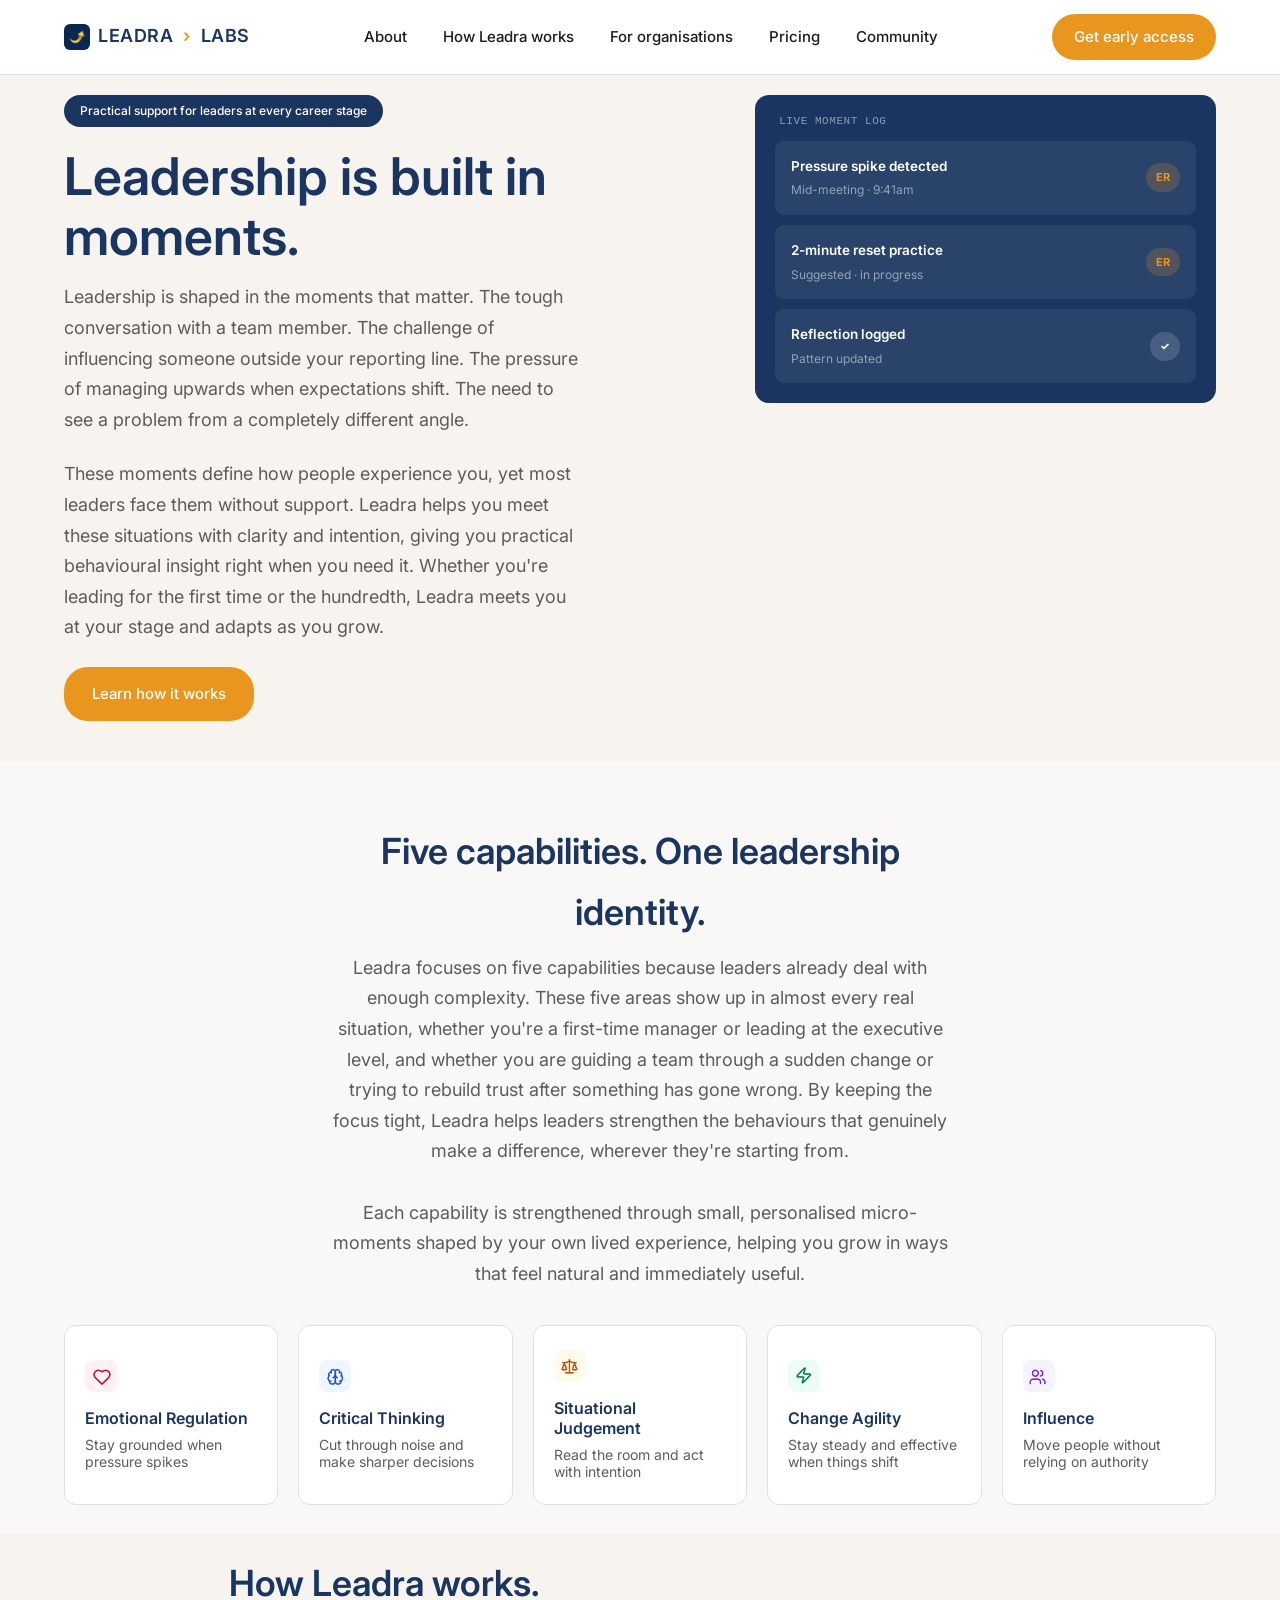
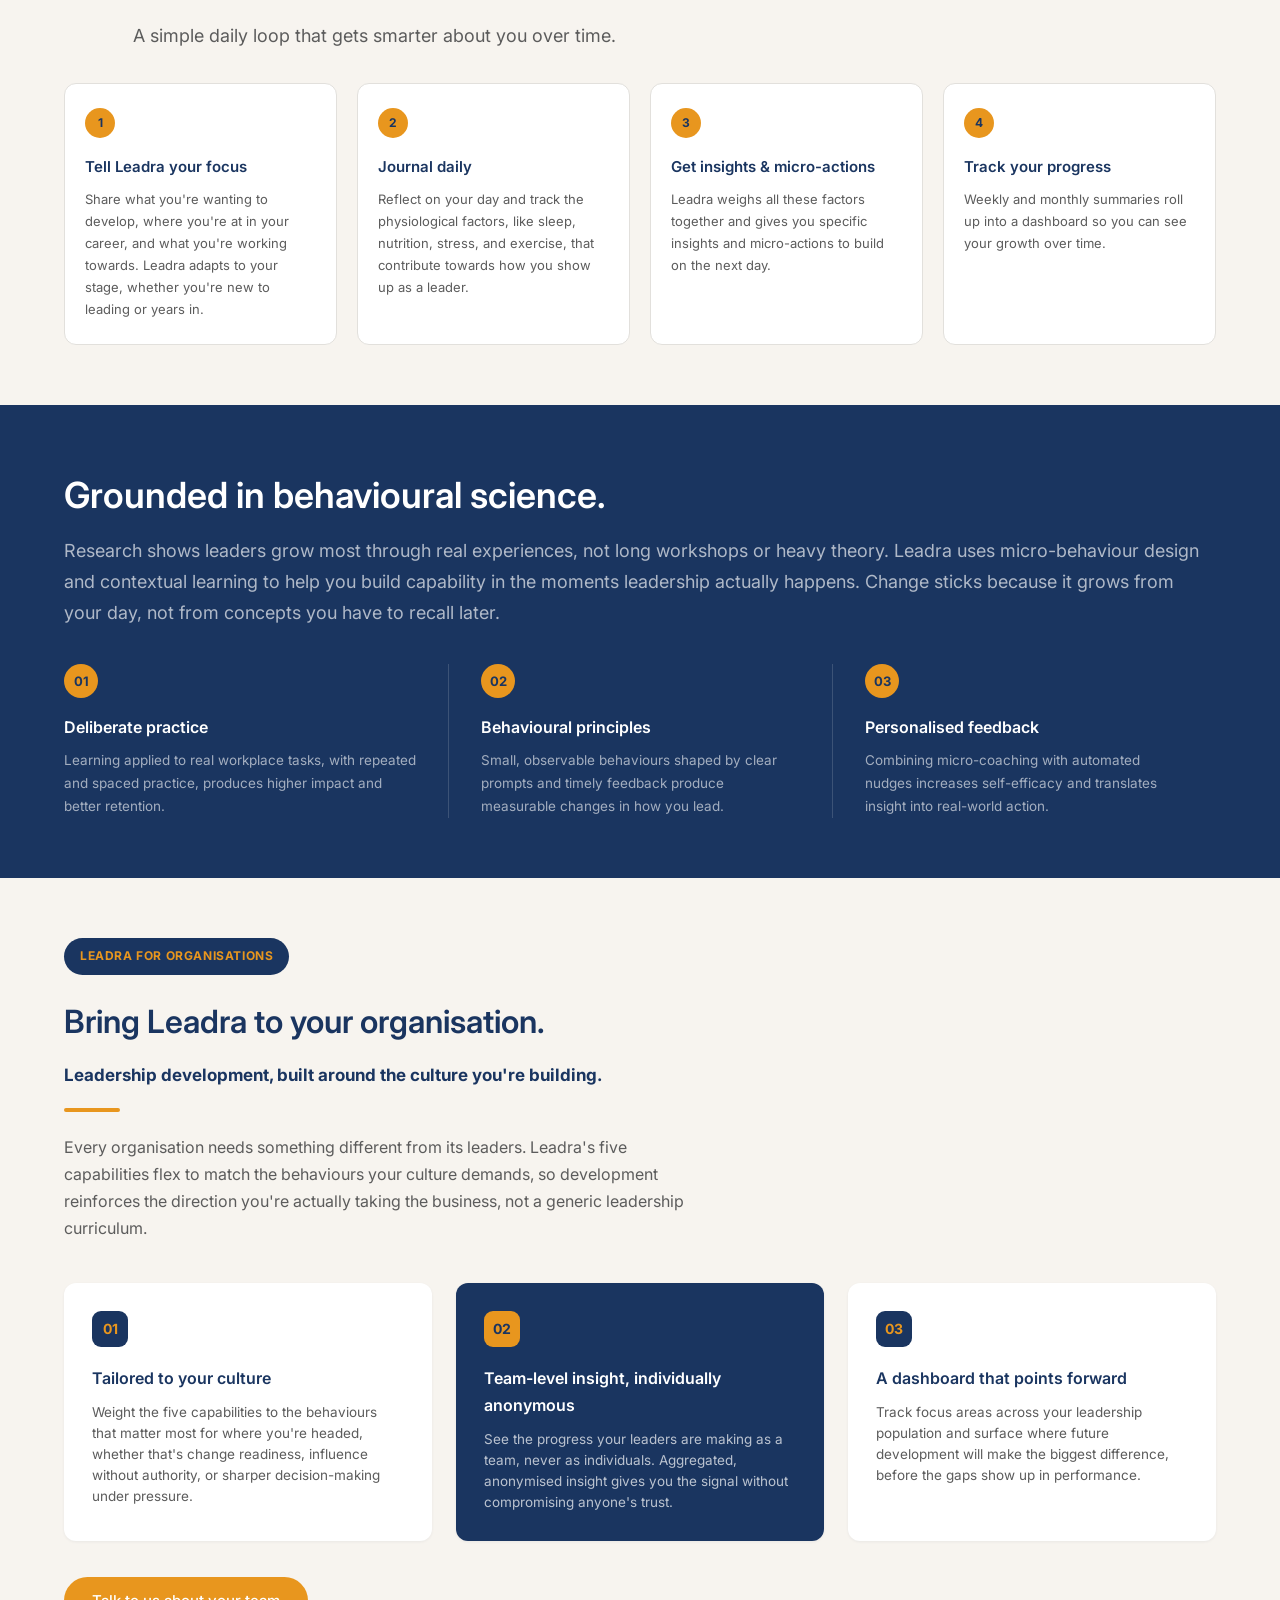
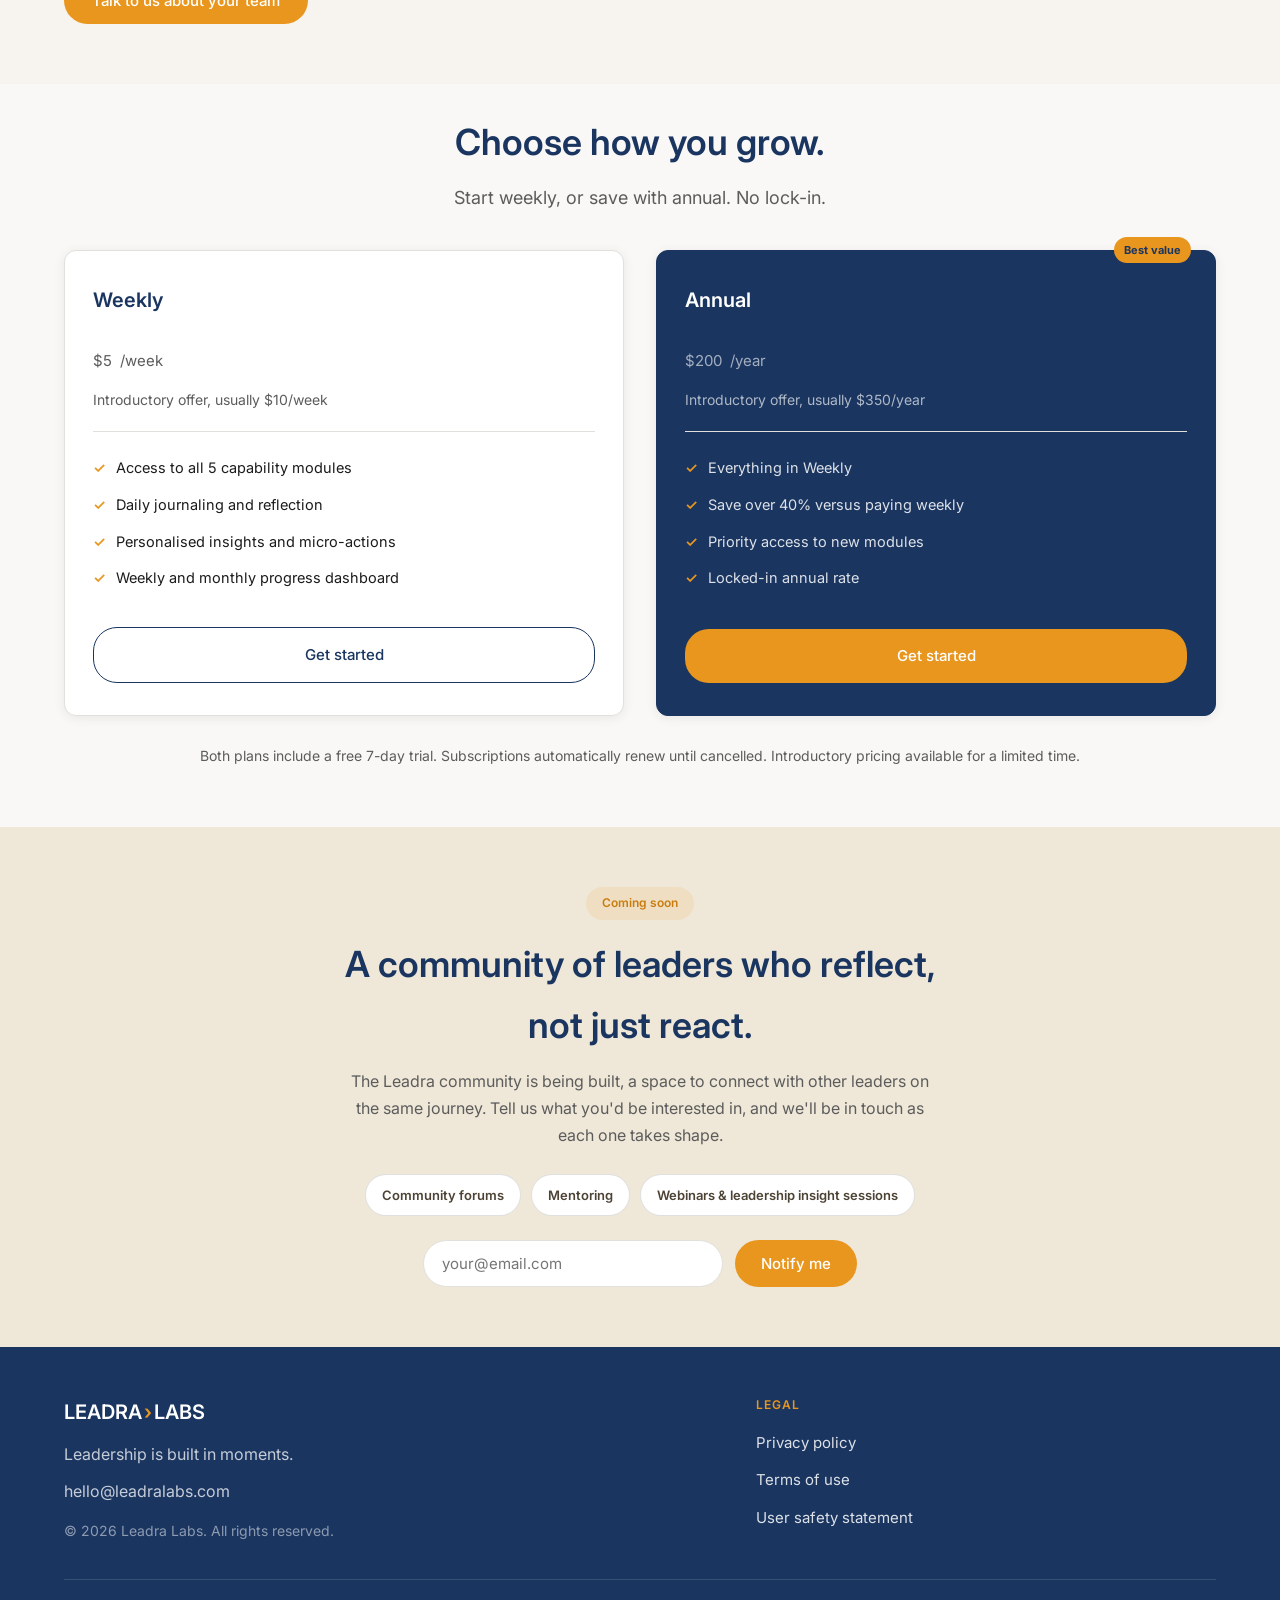
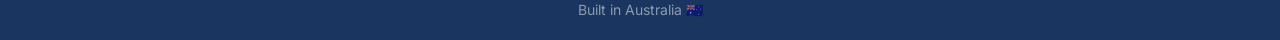
==== commit dd656d13: "Redesign homepage from Nova's Claude Design mockup New index.html and assets/style.css, hardcoded (n" ====
--- a/index.html
+++ b/index.html
@@ -4,19 +4,16 @@
 <meta charset="UTF-8">
 <meta name="viewport" content="width=device-width, initial-scale=1.0">
 <title>Leadra Labs: Leadership is built in moments</title>
-<!-- NOVA: these meta tags are intentionally left as plain HTML (not in content.json). Search engines and
-     social media crawlers read this page without running JavaScript, so text loaded dynamically from
-     content.json would not show up in Google results or link previews. Edit these two lines directly here. -->
-<meta name="description" content="Leadra is a behavioural development app for emerging leaders. Recognise pressure spikes, difficult conversations, and change — and build the capability to navigate them with confidence.">
+<meta name="description" content="Leadra is a behavioural development app for leaders at every stage. Recognise pressure spikes, difficult conversations, and change — and build the capability to navigate them with confidence.">
 <meta property="og:title" content="Leadra Labs: Leadership is built in moments">
-<meta property="og:description" content="A behavioural development app for emerging leaders, built for the moments that matter.">
+<meta property="og:description" content="A behavioural development app for leaders at every stage, built for the moments that matter.">
 <meta property="og:type" content="website">
 <meta property="og:url" content="https://leadralabs.com">
 <meta property="og:image" content="https://leadralabs.com/og-image.png">
 <link rel="icon" type="image/svg+xml" href="data:image/svg+xml,%3Csvg xmlns='http://www.w3.org/2000/svg' viewBox='0 0 64 64'%3E%3Crect width='64' height='64' fill='%231A3560'/%3E%3Ctext x='32' y='46' font-family='Arial, sans-serif' font-size='38' font-weight='700' fill='%23E8961E' text-anchor='middle'%3EL%3C/text%3E%3C/svg%3E">
 <link rel="preconnect" href="https://fonts.googleapis.com">
 <link rel="preconnect" href="https://fonts.gstatic.com" crossorigin>
-<link href="https://fonts.googleapis.com/css2?family=Inter:wght@400;500;600&display=swap" rel="stylesheet">
+<link href="https://fonts.googleapis.com/css2?family=Inter:wght@400;500;600;700;800&display=swap" rel="stylesheet">
 <link rel="stylesheet" href="assets/style.css">
 </head>
 <body>
@@ -24,21 +21,26 @@
 <!-- ============ NAVIGATION ============ -->
 <header class="site-nav">
   <div class="nav-inner">
-    <a href="#" class="logo">LEADRA<span class="arrow">›</span>LABS</a>
+    <a href="#" class="logo logo-mark">
+      <img src="assets/logo.png" class="logo-icon" alt="Leadra Labs logo">
+      LEADRA<span class="arrow">›</span>LABS
+    </a>
     <nav class="nav-links">
       <a href="about.html">About</a>
-      <a href="#how-it-works">How it works</a>
+      <a href="#how-it-works">How Leadra works</a>
+      <a href="#for-organisations">For organisations</a>
       <a href="#pricing">Pricing</a>
       <a href="#community">Community</a>
     </nav>
     <div class="nav-right">
-      <a href="#" class="btn btn-gold-sm" data-content="nav.cta_button"><!-- TODO: replace with real link -->Get early access</a>
+      <a href="#" class="btn btn-gold-sm"><!-- TODO: replace with real link --> Get early access</a>
       <button class="hamburger" id="hamburgerBtn" aria-label="Toggle menu">☰</button>
     </div>
   </div>
   <div class="mobile-menu" id="mobileMenu">
     <a href="about.html">About</a>
-    <a href="#how-it-works">How it works</a>
+    <a href="#how-it-works">How Leadra works</a>
+    <a href="#for-organisations">For organisations</a>
     <a href="#pricing">Pricing</a>
     <a href="#community">Community</a>
   </div>
@@ -48,21 +50,38 @@
 <section class="hero">
   <div class="container">
     <div class="hero-text">
-      <!-- NOVA: edit copy here -->
-      <span class="eyebrow-pill" data-content="hero.eyebrow">Emerging leaders · Built for the moments that matter</span>
-      <!-- NOVA: edit copy here -->
-      <h1 data-content="hero.headline">Leadership is built in moments.</h1>
-      <!-- NOVA: edit copy here -->
-      <p class="sub" data-content="hero.subheadline">Leadra is a behavioural development app for emerging leaders. It helps you recognise the pressure spikes, difficult conversations, and unexpected changes — and build the capabilities to navigate them with confidence.</p>
+      <span class="eyebrow-pill">Practical support for leaders at every career stage</span>
+      <h1>Leadership is built in moments.</h1>
+      <p class="sub">Leadership is shaped in the moments that matter. The tough conversation with a team member. The challenge of influencing someone outside your reporting line. The pressure of managing upwards when expectations shift. The need to see a problem from a completely different angle.</p>
+      <p class="sub">These moments define how people experience you, yet most leaders face them without support. Leadra helps you meet these situations with clarity and intention, giving you practical behavioural insight right when you need it. Whether you're leading for the first time or the hundredth, Leadra meets you at your stage and adapts as you grow.</p>
       <div class="hero-ctas">
-        <a href="#how-it-works" class="btn btn-gold" data-content="hero.cta_secondary">Learn how it works</a>
+        <a href="#how-it-works" class="btn btn-gold">Learn how it works</a>
       </div>
     </div>
     <div class="hero-visual">
-      <!-- TODO: replace with actual app screenshot -->
-      <div class="hero-visual-card">
-        <div class="accent-bar"></div>
-        <div class="placeholder-content">[ App preview — to be added ]</div>
+      <div class="moment-log-card">
+        <div class="moment-log-label">LIVE MOMENT LOG</div>
+        <div class="moment-log-item">
+          <div>
+            <div class="moment-log-item-title">Pressure spike detected</div>
+            <div class="moment-log-item-meta">Mid-meeting · 9:41am</div>
+          </div>
+          <div class="moment-log-tag">ER</div>
+        </div>
+        <div class="moment-log-item">
+          <div>
+            <div class="moment-log-item-title">2-minute reset practice</div>
+            <div class="moment-log-item-meta">Suggested · in progress</div>
+          </div>
+          <div class="moment-log-tag">ER</div>
+        </div>
+        <div class="moment-log-item">
+          <div>
+            <div class="moment-log-item-title">Reflection logged</div>
+            <div class="moment-log-item-meta">Pattern updated</div>
+          </div>
+          <div class="moment-log-tag done">✓</div>
+        </div>
       </div>
     </div>
   </div>
@@ -71,145 +90,162 @@
 <!-- ============ CAPABILITIES ============ -->
 <section id="capabilities">
   <div class="container">
-    <!-- NOVA: edit copy here -->
-    <h2 class="section-heading" data-content="capabilities.heading">Five capabilities. One leadership identity.</h2>
-    <!-- NOVA: edit copy here -->
-    <p class="section-subtext" data-content="capabilities.subtext">Each capability is taught through micro-moments, short practice tasks, and immediate reflection loops — ensuring learning is contextual, frequent, and measurable.</p>
+    <h2 class="section-heading">Five capabilities. One leadership identity.</h2>
+    <p class="section-subtext">Leadra focuses on five capabilities because leaders already deal with enough complexity. These five areas show up in almost every real situation, whether you're a first-time manager or leading at the executive level, and whether you are guiding a team through a sudden change or trying to rebuild trust after something has gone wrong. By keeping the focus tight, Leadra helps leaders strengthen the behaviours that genuinely make a difference, wherever they're starting from.<br><br>Each capability is strengthened through small, personalised micro-moments shaped by your own lived experience, helping you grow in ways that feel natural and immediately useful.</p>
     <div class="capabilities-grid">
-      <a class="capability-card" href="capabilities/emotional-regulation.html">
-        <span class="card-arrow">→</span>
-        <div class="capability-icon">ER</div>
+      <button class="capability-card" data-modal="modal-er" type="button">
+        <img class="capability-icon-img" src="assets/icons/emotional-regulation.png" alt="Emotional Regulation icon">
         <h3>Emotional Regulation</h3>
         <p>Stay grounded when pressure spikes</p>
-      </a>
-      <a class="capability-card" href="capabilities/critical-thinking.html">
-        <span class="card-arrow">→</span>
-        <div class="capability-icon">CT</div>
+      </button>
+      <button class="capability-card" data-modal="modal-ct" type="button">
+        <img class="capability-icon-img" src="assets/icons/critical-thinking.png" alt="Critical Thinking icon">
         <h3>Critical Thinking</h3>
         <p>Cut through noise and make sharper decisions</p>
-      </a>
-      <a class="capability-card" href="capabilities/situational-judgement.html">
-        <span class="card-arrow">→</span>
-        <div class="capability-icon">SJ</div>
+      </button>
+      <button class="capability-card" data-modal="modal-sj" type="button">
+        <img class="capability-icon-img" src="assets/icons/situational-judgement.png" alt="Situational Judgement icon">
         <h3>Situational Judgement</h3>
-        <p>Read the moment and respond with intention</p>
-      </a>
-      <a class="capability-card" href="capabilities/change-agility.html">
-        <span class="card-arrow">→</span>
-        <div class="capability-icon">CA</div>
+        <p>Read the room and act with intention</p>
+      </button>
+      <button class="capability-card" data-modal="modal-ca" type="button">
+        <img class="capability-icon-img" src="assets/icons/change-agility.png" alt="Change Agility icon">
         <h3>Change Agility</h3>
         <p>Stay steady and effective when things shift</p>
-      </a>
-      <a class="capability-card" href="capabilities/influence.html">
-        <span class="card-arrow">→</span>
-        <div class="capability-icon">IN</div>
+      </button>
+      <button class="capability-card" data-modal="modal-in" type="button">
+        <img class="capability-icon-img" src="assets/icons/influence.png" alt="Influence icon">
         <h3>Influence</h3>
         <p>Move people without relying on authority</p>
-      </a>
-    </div>
-  </div>
-</section>
-
-<!-- ============ HOW IT WORKS ============ -->
+      </button>
+    </div>
+  </div>
+</section>
+
+<!-- ============ HOW LEADRA WORKS (4-step loop) ============ -->
 <section id="how-it-works">
   <div class="container">
-    <!-- NOVA: edit copy here -->
-    <h2 class="section-heading" data-content="how_it_works.heading">Grounded in behavioural science.</h2>
-    <!-- NOVA: edit copy here -->
-    <p class="section-subtext" data-content="how_it_works.subtext">Leadra translates evidence-based principles from leadership development, organisational behaviour, and coaching into a practical, in-the-moment learning system.</p>
-    <div class="pillars" data-content-list="how_it_works.pillars">
+    <h2 class="section-heading" style="margin:0 0 6px">How Leadra works.</h2>
+    <p class="section-subtext" style="margin:0 0 32px">A simple daily loop that gets smarter about you over time.</p>
+    <div class="steps-grid">
+      <div class="step-card">
+        <div class="step-num">1</div>
+        <h3>Tell Leadra your focus</h3>
+        <p>Share what you're wanting to develop, where you're at in your career, and what you're working towards. Leadra adapts to your stage, whether you're new to leading or years in.</p>
+      </div>
+      <div class="step-card">
+        <div class="step-num">2</div>
+        <h3>Journal daily</h3>
+        <p>Reflect on your day and track the physiological factors, like sleep, nutrition, stress, and exercise, that contribute towards how you show up as a leader.</p>
+      </div>
+      <div class="step-card">
+        <div class="step-num">3</div>
+        <h3>Get insights &amp; micro-actions</h3>
+        <p>Leadra weighs all these factors together and gives you specific insights and micro-actions to build on the next day.</p>
+      </div>
+      <div class="step-card">
+        <div class="step-num">4</div>
+        <h3>Track your progress</h3>
+        <p>Weekly and monthly summaries roll up into a dashboard so you can see your growth over time.</p>
+      </div>
+    </div>
+  </div>
+</section>
+
+<!-- ============ GROUNDED IN BEHAVIOURAL SCIENCE ============ -->
+<section class="science-section">
+  <div class="container">
+    <h2 class="section-heading">Grounded in behavioural science.</h2>
+    <p class="section-subtext">Research shows leaders grow most through real experiences, not long workshops or heavy theory. Leadra uses micro-behaviour design and contextual learning to help you build capability in the moments leadership actually happens. Change sticks because it grows from your day, not from concepts you have to recall later.</p>
+    <div class="pillars">
       <div class="pillar">
-        <div class="num" data-field="number">01</div>
-        <!-- NOVA: edit copy here -->
-        <h3 data-field="heading">Deliberate practice</h3>
-        <!-- NOVA: edit copy here -->
-        <p data-field="body">Learning applied to real workplace tasks, with repeated and spaced practice, produces higher impact and better retention.</p>
+        <div class="num">01</div>
+        <h3>Deliberate practice</h3>
+        <p>Learning applied to real workplace tasks, with repeated and spaced practice, produces higher impact and better retention.</p>
       </div>
       <div class="pillar">
-        <div class="num" data-field="number">02</div>
-        <!-- NOVA: edit copy here -->
-        <h3 data-field="heading">Behavioural principles</h3>
-        <!-- NOVA: edit copy here -->
-        <p data-field="body">Small, observable behaviours shaped by clear prompts and timely feedback produce measurable changes in how you lead.</p>
+        <div class="num">02</div>
+        <h3>Behavioural principles</h3>
+        <p>Small, observable behaviours shaped by clear prompts and timely feedback produce measurable changes in how you lead.</p>
       </div>
       <div class="pillar">
-        <div class="num" data-field="number">03</div>
-        <!-- NOVA: edit copy here -->
-        <h3 data-field="heading">Personalised feedback</h3>
-        <!-- NOVA: edit copy here -->
-        <p data-field="body">Combining micro-coaching with automated nudges increases self-efficacy and translates insight into real-world action.</p>
-      </div>
-    </div>
-  </div>
-</section>
-
-<!-- Playbook section removed 2026-08-10 — may return later -->
+        <div class="num">03</div>
+        <h3>Personalised feedback</h3>
+        <p>Combining micro-coaching with automated nudges increases self-efficacy and translates insight into real-world action.</p>
+      </div>
+    </div>
+  </div>
+</section>
+
+<!-- ============ BRING LEADRA TO YOUR ORGANISATION ============ -->
+<section id="for-organisations" class="org-section">
+  <div class="container">
+    <span class="eyebrow-navy">Leadra for organisations</span>
+    <h2 class="org-heading">Bring Leadra to your organisation.</h2>
+    <p class="org-subheading">Leadership development, built around the culture you're building.</p>
+    <div class="org-divider"></div>
+    <p class="org-body">Every organisation needs something different from its leaders. Leadra's five capabilities flex to match the behaviours your culture demands, so development reinforces the direction you're actually taking the business, not a generic leadership curriculum.</p>
+    <div class="org-grid">
+      <div class="org-card">
+        <div class="org-card-num">01</div>
+        <h3>Tailored to your culture</h3>
+        <p>Weight the five capabilities to the behaviours that matter most for where you're headed, whether that's change readiness, influence without authority, or sharper decision-making under pressure.</p>
+      </div>
+      <div class="org-card dark">
+        <div class="org-card-num">02</div>
+        <h3>Team-level insight, individually anonymous</h3>
+        <p>See the progress your leaders are making as a team, never as individuals. Aggregated, anonymised insight gives you the signal without compromising anyone's trust.</p>
+      </div>
+      <div class="org-card">
+        <div class="org-card-num">03</div>
+        <h3>A dashboard that points forward</h3>
+        <p>Track focus areas across your leadership population and surface where future development will make the biggest difference, before the gaps show up in performance.</p>
+      </div>
+    </div>
+    <div class="org-cta">
+      <button class="btn btn-gold" data-modal="modal-contact" type="button">Talk to us about your team</button>
+    </div>
+  </div>
+</section>
 
 <!-- ============ PRICING ============ -->
 <section id="pricing">
   <div class="container">
-    <!-- NOVA: edit copy here -->
-    <h2 class="section-heading" data-content="pricing.heading">Choose how you grow.</h2>
-    <!-- NOVA: edit copy here -->
-    <p class="section-subtext" data-content="pricing.subtext">Start free. Move to a plan when you're ready. No lock-in.</p>
-    <div class="pricing-grid" data-content-list="pricing.tiers">
+    <h2 class="section-heading">Choose how you grow.</h2>
+    <p class="section-subtext">Start weekly, or save with annual. No lock-in.</p>
+    <div class="pricing-grid">
 
       <div class="price-card">
-        <h3 data-field="name">Essentials</h3>
-        <!-- NOVA: edit copy here -->
-        <div class="price"><span data-field="price">$0.00</span> <span data-field="price_period">/month</span></div>
-        <!-- NOVA: edit copy here -->
-        <p class="tagline" data-field="tagline">For individuals getting started</p>
-        <ul data-field-list="features">
-          <li><span class="check">✓</span> <span data-field="text">Access to all 5 capability modules</span></li>
-          <li><span class="check">✓</span> <span data-field="text">7-day practice plans</span></li>
-          <li><span class="check">✓</span> <span data-field="text">Daily journaling and reflection</span></li>
-          <li><span class="check">✓</span> <span data-field="text">Basic pattern insights</span></li>
-          <li><span class="check">✓</span> <span data-field="text">Playbook download included</span></li>
+        <h3>Weekly</h3>
+        <div class="price"><span>$5</span> <span>/week</span></div>
+        <p class="tagline">Introductory offer, usually $10/week</p>
+        <hr class="price-divider">
+        <ul>
+          <li><span class="check">✓</span> <span>Access to all 5 capability modules</span></li>
+          <li><span class="check">✓</span> <span>Daily journaling and reflection</span></li>
+          <li><span class="check">✓</span> <span>Personalised insights and micro-actions</span></li>
+          <li><span class="check">✓</span> <span>Weekly and monthly progress dashboard</span></li>
         </ul>
-        <a href="#" class="btn btn-outline-navy" data-field="cta"><!-- TODO: replace with real link -->Get started</a>
-      </div>
-
-      <div class="price-card featured">
-        <span class="popular-badge">Most popular</span>
-        <h3 data-field="name">Professional</h3>
-        <!-- NOVA: edit copy here -->
-        <div class="price"><span data-field="price">$0.00</span> <span data-field="price_period">/month</span></div>
-        <!-- NOVA: edit copy here -->
-        <p class="tagline" data-field="tagline">For emerging leaders building real habits</p>
-        <ul data-field-list="features">
-          <li><span class="check">✓</span> <span data-field="text">Everything in Essentials</span></li>
-          <li><span class="check">✓</span> <span data-field="text">Personalised weekly summaries</span></li>
-          <li><span class="check">✓</span> <span data-field="text">Micromoment tracking</span></li>
-          <li><span class="check">✓</span> <span data-field="text">Behavioural pattern detection</span></li>
-          <li><span class="check">✓</span> <span data-field="text">In-the-moment coaching nudges</span></li>
-          <li><span class="check">✓</span> <span data-field="text">Priority access to new modules</span></li>
+        <a href="#" class="btn btn-outline-navy"><!-- TODO: replace with real link -->Get started</a>
+      </div>
+
+      <div class="price-card dark">
+        <span class="popular-badge">Best value</span>
+        <h3>Annual</h3>
+        <div class="price"><span>$200</span> <span>/year</span></div>
+        <p class="tagline">Introductory offer, usually $350/year</p>
+        <hr class="price-divider">
+        <ul>
+          <li><span class="check">✓</span> <span>Everything in Weekly</span></li>
+          <li><span class="check">✓</span> <span>Save over 40% versus paying weekly</span></li>
+          <li><span class="check">✓</span> <span>Priority access to new modules</span></li>
+          <li><span class="check">✓</span> <span>Locked-in annual rate</span></li>
         </ul>
-        <a href="#" class="btn btn-gold" data-field="cta"><!-- TODO: replace with real link -->Get started</a>
-      </div>
-
-      <div class="price-card">
-        <h3 data-field="name">Enhanced</h3>
-        <!-- NOVA: edit copy here -->
-        <div class="price"><span data-field="price">$XX</span> <span data-field="price_period">/month</span></div>
-        <!-- NOVA: edit copy here -->
-        <p class="tagline" data-field="tagline">For teams and organisations</p>
-        <ul data-field-list="features">
-          <li><span class="check">✓</span> <span data-field="text">Everything in Professional</span></li>
-          <li><span class="check">✓</span> <span data-field="text">Team dashboard (coming soon)</span></li>
-          <li><span class="check">✓</span> <span data-field="text">Cohort-based learning paths</span></li>
-          <li><span class="check">✓</span> <span data-field="text">Coach or manager visibility</span></li>
-          <li><span class="check">✓</span> <span data-field="text">Custom capability focus</span></li>
-          <li><span class="check">✓</span> <span data-field="text">Dedicated onboarding support</span></li>
-        </ul>
-        <a href="#" class="btn btn-outline-navy" data-field="cta"><!-- TODO: replace with real link -->Talk to us</a>
-      </div>
-
-    </div>
-    <!-- NOVA: edit copy here -->
-    <p class="pricing-footnote" data-content="pricing.footnote_trial">All plans include a 14-day free trial. Cancel any time.</p>
-    <!-- NOVA: edit copy here -->
-    <p class="pricing-footnote" data-content="pricing.footnote_testing">Essentials and Professional are free while we're in testing — pricing will be introduced before general launch.</p>
+        <a href="#" class="btn btn-gold"><!-- TODO: replace with real link -->Get started</a>
+      </div>
+
+    </div>
+    <p class="pricing-footnote">Both plans include a free 7-day trial. Subscriptions automatically renew until cancelled. Introductory pricing available for a limited time.</p>
   </div>
 </section>
 
@@ -217,65 +253,144 @@
 <section id="community" class="community-section">
   <div class="community-inner">
     <span class="eyebrow-gold">Coming soon</span>
-    <!-- NOVA: edit copy here -->
-    <h2 data-content="community.heading">A community of leaders who reflect, not just react.</h2>
-    <!-- NOVA: edit copy here -->
-    <p data-content="community.body">The Leadra community is being built. A space for emerging leaders to share moments, compare patterns, and support each other's growth. Get early access when we launch.</p>
+    <h2>A community of leaders who reflect, not just react.</h2>
+    <p>The Leadra community is being built, a space to connect with other leaders on the same journey. Tell us what you'd be interested in, and we'll be in touch as each one takes shape.</p>
+    <div class="community-tags">
+      <span class="community-tag">Community forums</span>
+      <span class="community-tag">Mentoring</span>
+      <span class="community-tag">Webinars &amp; leadership insight sessions</span>
+    </div>
     <!-- TODO: wire up to email capture (e.g. Mailchimp, ConvertKit) -->
     <form class="email-capture" onsubmit="return false;">
       <input type="email" placeholder="your@email.com" aria-label="Email address" required>
-      <button type="submit" class="btn btn-gold-sm" data-content="community.form_button">Notify me</button>
+      <button type="submit" class="btn btn-gold-sm">Notify me</button>
     </form>
-  </div>
-</section>
-
-<!-- ============ GET ACCESS ============ -->
-<section class="get-access">
-  <div class="container">
-    <!-- NOVA: edit copy here -->
-    <h2 class="section-heading" data-content="get_access.heading">Ready to build your leadership identity?</h2>
-    <!-- NOVA: edit copy here -->
-    <p class="section-subtext" data-content="get_access.subtext">Leadra is available now as a web app. A Telegram mini app is coming soon.</p>
-    <div class="get-access-ctas">
-      <a href="#" class="btn btn-gold" data-content="get_access.cta_primary"><!-- TODO: replace with real link -->Access the web app</a>
-    </div>
-    <p class="fine-print" data-content="get_access.fine_print">Telegram mini app · Coming soon</p>
   </div>
 </section>
 
 <!-- ============ FOOTER ============ -->
 <footer>
   <div class="container">
-    <div class="footer-grid">
+    <div class="footer-grid" style="grid-template-columns: 1.4fr 1fr;">
       <div>
         <div class="footer-logo">LEADRA<span class="arrow">›</span>LABS</div>
-        <!-- NOVA: edit copy here -->
-        <p class="footer-tagline" data-content="footer.tagline">Leadership is built in moments.</p>
-        <p class="footer-copyright" data-content="footer.copyright">© 2026 Leadra Labs. All rights reserved.</p>
-      </div>
-      <div>
-        <div class="footer-heading">Product</div>
-        <ul class="footer-links">
-          <li><a href="#how-it-works">How it works</a></li>
-          <li><a href="#pricing">Pricing</a></li>
-          <li><a href="#community">Community</a></li>
-        </ul>
+        <p class="footer-tagline">Leadership is built in moments.</p>
+        <p class="footer-tagline" style="margin-top:-4px"><a href="mailto:hello@leadralabs.com" style="color:inherit">hello@leadralabs.com</a></p>
+        <p class="footer-copyright">© 2026 Leadra Labs. All rights reserved.</p>
       </div>
       <div>
         <div class="footer-heading">Legal</div>
         <ul class="footer-links">
-          <li><a href="#"><!-- TODO: replace with real link -->Privacy policy</a></li>
-          <li><a href="#"><!-- TODO: replace with real link -->Terms of use</a></li>
+          <li><a href="Leadra Privacy Policy 20Aug26.pdf" target="_blank" rel="noopener">Privacy policy</a></li>
+          <li><a href="Leadra Terms of Use 17Aug26.pdf" target="_blank" rel="noopener">Terms of use</a></li>
+          <li><a href="Leadra User Safety Statement 17Aug26.pdf" target="_blank" rel="noopener">User safety statement</a></li>
         </ul>
-        <div class="footer-heading second">Contact</div>
-        <ul class="footer-links">
-          <li><a href="mailto:hello@leadralabs.com">hello@leadralabs.com</a></li>
-        </ul>
       </div>
     </div>
     <div class="footer-bottom">Built in Australia 🇦🇺</div>
   </div>
 </footer>
+
+<!-- ============ CAPABILITY DETAIL MODALS ============ -->
+<div class="modal-overlay" id="modal-er">
+  <div class="modal-box">
+    <div class="modal-header">
+      <img class="modal-icon" src="assets/icons/emotional-regulation.png" alt="Emotional Regulation icon">
+      <h2>Emotional Regulation</h2>
+    </div>
+    <p>When emotions run high, leadership can feel harder than it should. You might notice yourself reacting too quickly, feeling thrown off in a conversation or struggling to stay calm when pressure builds. Your team feels it too. Tension rises, people pull back, and small issues start to grow because the focus shifts from the work to the emotion in the room.</p>
+    <p>Emotional regulation helps you stay steady, think clearly and create the kind of environment where people feel safe to bring their best thinking.</p>
+    <h3>How Leadra helps</h3>
+    <p>Leadra strengthens emotional regulation through small, personalised micro moments that reflect your real experiences. These moments help you notice what is happening, understand the trigger and choose a calmer response that keeps the conversation and the team on track. Over time, you build a steadier way of leading that people feel immediately.</p>
+    <div class="modal-close-row"><button class="modal-close-btn" type="button">Close</button></div>
+  </div>
+</div>
+
+<div class="modal-overlay" id="modal-ct">
+  <div class="modal-box">
+    <div class="modal-header">
+      <img class="modal-icon" src="assets/icons/critical-thinking.png" alt="Critical Thinking icon">
+      <h2>Critical Thinking</h2>
+    </div>
+    <p>When pressure is high, it is easy to rush into a solution or get stuck on the first idea that seems workable. You might feel mentally cluttered, unsure where to start or overwhelmed by competing priorities. When critical thinking slips, problems get oversimplified, risks are missed and teams end up solving the wrong issue.</p>
+    <p>Critical thinking helps you slow the moment down, see the problem clearly and make choices that stand up under pressure.</p>
+    <h3>How Leadra helps</h3>
+    <p>Leadra helps you strengthen critical thinking by prompting you to pause, step back and explore the problem from different angles. You learn to question assumptions, separate noise from what matters and make decisions with more clarity. Over time, your thinking becomes more deliberate and grounded.</p>
+    <div class="modal-close-row"><button class="modal-close-btn" type="button">Close</button></div>
+  </div>
+</div>
+
+<div class="modal-overlay" id="modal-sj">
+  <div class="modal-box">
+    <div class="modal-header">
+      <img class="modal-icon" src="assets/icons/situational-judgement.png" alt="Situational Judgement icon">
+      <h2>Situational Judgement</h2>
+    </div>
+    <p>When a moment feels unclear, it is easy to second-guess yourself or jump to a response that misses what the situation actually needs. You might feel unsure about how to move the conversation forward or notice the team looking for direction you are not quite ready to give. When situational judgement slips, decisions stall, misunderstandings grow and people start filling the gaps with their own assumptions.</p>
+    <p>Situational judgement helps you read what is happening and choose the action that keeps things moving in the right direction.</p>
+    <h3>How Leadra helps</h3>
+    <p>Leadra helps you sharpen situational awareness by prompting you to reflect on real moments you face. You learn to spot cues you may have missed, understand what is driving the situation and choose a response that supports clarity and progress. Over time, your judgement becomes more confident and consistent.</p>
+    <div class="modal-close-row"><button class="modal-close-btn" type="button">Close</button></div>
+  </div>
+</div>
+
+<div class="modal-overlay" id="modal-ca">
+  <div class="modal-box">
+    <div class="modal-header">
+      <img class="modal-icon" src="assets/icons/change-agility.png" alt="Change Agility icon">
+      <h2>Change Agility</h2>
+    </div>
+    <p>Change can feel unsettling, especially when expectations shift quickly or the path ahead is unclear. You might notice yourself resisting, feeling thrown off or struggling to help your team stay focused. When change agility slips, momentum drops, frustration rises and people start clinging to old ways of working.</p>
+    <p>Change agility helps you adapt with confidence and guide others through uncertainty.</p>
+    <h3>How Leadra helps</h3>
+    <p>Leadra helps you build change agility by encouraging you to reflect on your reactions and the impact they have on others. You learn to reset your mindset, stay open to new information and respond in a way that keeps your team steady and moving forward. Over time, you become a more flexible and reassuring presence during change.</p>
+    <div class="modal-close-row"><button class="modal-close-btn" type="button">Close</button></div>
+  </div>
+</div>
+
+<div class="modal-overlay" id="modal-in">
+  <div class="modal-box">
+    <div class="modal-header">
+      <img class="modal-icon" src="assets/icons/influence.png" alt="Influence icon">
+      <h2>Influence</h2>
+    </div>
+    <p>Influence can feel challenging when you need support from someone who sees things differently or when you are trying to shift a conversation that is stuck. You might feel unheard, frustrated or unsure how to get traction. When influence is off, progress slows, relationships strain and people start protecting their own position instead of working together.</p>
+    <p>Influence helps you connect with others in a way that builds trust, alignment and shared commitment.</p>
+    <h3>How Leadra helps</h3>
+    <p>Leadra helps you strengthen influence by guiding you to reflect on how you communicate, what others may be experiencing and how your approach lands. You learn to adjust your style, find common ground and create conversations that open rather than close. Over time, your influence feels more natural and effective.</p>
+    <div class="modal-close-row"><button class="modal-close-btn" type="button">Close</button></div>
+  </div>
+</div>
+
+<!-- ============ ORGANISATION CONTACT MODAL ============ -->
+<div class="modal-overlay contact-modal" id="modal-contact">
+  <div class="modal-box">
+    <h2>Talk to us about your team</h2>
+    <p class="modal-intro">Tell us a bit about what you're after and we'll be in touch.</p>
+    <form id="contactForm">
+      <div class="form-group">
+        <label for="contactName">Your name</label>
+        <input type="text" id="contactName" name="contactName">
+      </div>
+      <div class="form-group">
+        <label for="contactEmail">Your email address</label>
+        <input type="email" id="contactEmail" name="contactEmail">
+      </div>
+      <div class="form-group">
+        <label for="contactPhone">Your phone number</label>
+        <input type="tel" id="contactPhone" name="contactPhone">
+      </div>
+      <div class="form-group">
+        <label for="contactReason">Reason for enquiry</label>
+        <textarea id="contactReason" name="contactReason" rows="4"></textarea>
+      </div>
+      <div class="modal-actions">
+        <button class="modal-btn-cancel" type="button" data-close-contact>Cancel</button>
+        <button class="modal-btn-send" type="submit">Send</button>
+      </div>
+    </form>
+  </div>
+</div>
 
 <script>
   document.getElementById('hamburgerBtn').addEventListener('click', function () {
@@ -290,94 +405,68 @@
 </script>
 
 <!--
-  Loads homepage copy from content.json and populates it into the page.
-  If content.json is missing, unreachable, or malformed, this silently does nothing
-  and the hardcoded text already in the HTML above is shown instead (fallback).
+  Modal open/close behaviour for the 5 capability detail popups and the
+  "talk to us about your team" contact form. No frameworks -- plain DOM,
+  same pattern as the hamburger menu script above.
 -->
 <script>
-  function getByPath(obj, path) {
-    return path.split('.').reduce(function (value, key) {
-      return (value === undefined || value === null) ? undefined : value[key];
-    }, obj);
+  function openModal(id) {
+    var overlay = document.getElementById(id);
+    if (overlay) overlay.classList.add('open');
   }
 
-  function applySimpleFields(root, content) {
-    root.querySelectorAll('[data-content]').forEach(function (el) {
-      var value = getByPath(content, el.getAttribute('data-content'));
-      if (typeof value === 'string' && value.length > 0) {
-        el.textContent = value;
-      }
+  function closeModal(overlay) {
+    overlay.classList.remove('open');
+  }
+
+  // Anything with data-modal="modal-xyz" opens that overlay (capability cards,
+  // the "Talk to us about your team" button).
+  document.querySelectorAll('[data-modal]').forEach(function (trigger) {
+    trigger.addEventListener('click', function () {
+      openModal(trigger.getAttribute('data-modal'));
+    });
+  });
+
+  // Click the dark backdrop (not the white card itself) to close.
+  document.querySelectorAll('.modal-overlay').forEach(function (overlay) {
+    overlay.addEventListener('click', function (e) {
+      if (e.target === overlay) closeModal(overlay);
+    });
+  });
+
+  // "Close" buttons on the capability modals, and "Cancel" on the contact modal.
+  document.querySelectorAll('.modal-close-btn, [data-close-contact]').forEach(function (btn) {
+    btn.addEventListener('click', function () {
+      var overlay = btn.closest('.modal-overlay');
+      if (overlay) closeModal(overlay);
+    });
+  });
+
+  // Escape key closes whichever modal is open.
+  document.addEventListener('keydown', function (e) {
+    if (e.key === 'Escape') {
+      document.querySelectorAll('.modal-overlay.open').forEach(closeModal);
+    }
+  });
+
+  // "Talk to us about your team" form -- no backend, just opens the person's
+  // own email client with the details pre-filled (same approach as the
+  // rest of the site's non-functional/coming-soon forms).
+  var contactForm = document.getElementById('contactForm');
+  if (contactForm) {
+    contactForm.addEventListener('submit', function (e) {
+      e.preventDefault();
+      var name = document.getElementById('contactName').value;
+      var email = document.getElementById('contactEmail').value;
+      var phone = document.getElementById('contactPhone').value;
+      var reason = document.getElementById('contactReason').value;
+      var body = 'Name: ' + name + '\nEmail: ' + email + '\nPhone: ' + phone +
+        '\n\nReason for enquiry:\n' + reason;
+      window.location.href = 'mailto:hello@leadralabs.com?subject=' +
+        encodeURIComponent('Leadra for organisations') + '&body=' + encodeURIComponent(body);
+      closeModal(document.getElementById('modal-contact'));
     });
   }
-
-  function applyFieldsToCard(card, item) {
-    card.querySelectorAll('[data-field]').forEach(function (el) {
-      var field = el.getAttribute('data-field');
-      var value = item[field];
-      if (typeof value === 'string' && value.length > 0) {
-        el.textContent = value;
-      }
-    });
-    card.querySelectorAll('[data-field-list]').forEach(function (listEl) {
-      var items = item[listEl.getAttribute('data-field-list')];
-      if (Array.isArray(items) && items.length > 0) {
-        populateList(listEl, items, function (li, text) {
-          var textEl = li.querySelector('[data-field="text"]');
-          if (textEl && typeof text === 'string') {
-            textEl.textContent = text;
-          }
-        });
-      }
-    });
-  }
-
-  function populateList(container, items, fillItem) {
-    var template = container.children[0];
-    if (!template) return;
-    var templateClone = template.cloneNode(true);
-
-    items.forEach(function (item, index) {
-      var node = index === 0 ? template : templateClone.cloneNode(true);
-      fillItem(node, item);
-      if (index > 0) {
-        container.appendChild(node);
-      }
-    });
-
-    // Remove any leftover static entries beyond what content.json provided
-    while (container.children.length > items.length) {
-      container.removeChild(container.lastElementChild);
-    }
-  }
-
-  function applyContentLists(root, content) {
-    root.querySelectorAll('[data-content-list]').forEach(function (container) {
-      var items = getByPath(content, container.getAttribute('data-content-list'));
-      if (!Array.isArray(items) || items.length === 0) return;
-
-      populateList(container, items, function (node, item) {
-        if (typeof item === 'string') {
-          var textEl = node.querySelector('[data-field="text"]');
-          if (textEl) textEl.textContent = item;
-        } else if (item && typeof item === 'object') {
-          applyFieldsToCard(node, item);
-        }
-      });
-    });
-  }
-
-  fetch('content.json')
-    .then(function (response) {
-      if (!response.ok) throw new Error('content.json not found');
-      return response.json();
-    })
-    .then(function (content) {
-      applyContentLists(document, content);
-      applySimpleFields(document, content);
-    })
-    .catch(function () {
-      // content.json missing or invalid — hardcoded fallback text stays as-is
-    });
 </script>
 
 </body>
--- a/assets/style.css
+++ b/assets/style.css
@@ -8,6 +8,8 @@
   --muted-text: #5C5C5C;
   --border: #E2E0DC;
   --community-bg: #F2F0EB;
+  --sand: #F7F4EF;
+  --community-bg-2: #EFE8D8;
 }
 
 * { box-sizing: border-box; margin: 0; padding: 0; }
@@ -143,6 +145,9 @@
 }
 .logo .arrow { color: var(--gold); margin: 0 2px; }
 
+.logo-mark { display: flex; align-items: center; gap: 8px; }
+.logo-icon { width: 26px; height: 26px; border-radius: 6px; }
+
 nav.nav-links {
   display: flex;
   align-items: center;
@@ -189,12 +194,12 @@
 
 /* ---------- Hero ---------- */
 .hero {
-  background: var(--off-white);
-  padding: 64px 0;
+  background: var(--sand);
+  padding: 20px 0 40px;
 }
 .hero .container {
   display: flex;
-  align-items: center;
+  align-items: flex-start;
   gap: 48px;
 }
 .hero-text { flex: 0 0 55%; }
@@ -203,7 +208,7 @@
 .hero-text h1 {
   font-size: 52px;
   line-height: 1.15;
-  margin: 14px 0 16px;
+  margin: 20px 0 16px;
 }
 
 .hero-text p.sub {
@@ -229,13 +234,51 @@
 }
 .hero-visual-card .accent-bar { height: 4px; background: var(--gold); }
 .hero-visual-card .placeholder-content {
-  padding: 100px 24px;
+  padding: 64px 24px;
   text-align: center;
   color: rgba(255,255,255,0.5);
   font-size: 14px;
 }
 
+/* "LIVE MOMENT LOG" hero visual */
+.moment-log-card {
+  background: var(--navy);
+  border-radius: 14px;
+  padding: 20px;
+  display: flex;
+  flex-direction: column;
+  gap: 10px;
+}
+.moment-log-label {
+  font: 11px ui-monospace, Menlo, monospace;
+  color: rgba(255,255,255,0.5);
+  padding: 0 4px 4px;
+  letter-spacing: 0.05em;
+}
+.moment-log-item {
+  background: rgba(255,255,255,0.07);
+  border-radius: 9px;
+  padding: 14px 16px;
+  display: flex;
+  justify-content: space-between;
+  align-items: center;
+}
+.moment-log-item-title { color: var(--white); font-size: 13.5px; font-weight: 600; }
+.moment-log-item-meta { color: rgba(255,255,255,0.5); font-size: 12px; margin-top: 3px; }
+.moment-log-tag {
+  background: rgba(232,150,30,0.2);
+  color: var(--gold);
+  font-size: 11px;
+  font-weight: 700;
+  padding: 5px 10px;
+  border-radius: 100px;
+  white-space: nowrap;
+}
+.moment-log-tag.done { background: rgba(255,255,255,0.15); color: var(--white); }
+
 /* ---------- Capabilities ---------- */
+#capabilities { padding-bottom: 28px; }
+
 .capabilities-grid {
   display: grid;
   grid-template-columns: repeat(auto-fit, minmax(180px, 1fr));
@@ -244,16 +287,28 @@
 
 .capability-card {
   display: block;
+  width: 100%;
+  text-align: left;
+  font-family: inherit;
   background: var(--white);
   border: 1px solid var(--border);
   border-radius: 12px;
   padding: 24px 20px;
+  cursor: pointer;
   transition: border-color 0.15s ease, transform 0.15s ease;
   position: relative;
 }
 .capability-card:hover {
   border-color: var(--gold);
   transform: translateY(-2px);
+}
+
+.capability-icon-img {
+  width: 32px;
+  height: 32px;
+  border-radius: 8px;
+  object-fit: cover;
+  margin-bottom: 16px;
 }
 
 .capability-icon {
@@ -268,20 +323,6 @@
   font-size: 13px;
   font-weight: 600;
   margin-bottom: 16px;
-}
-
-.capability-icon-lg {
-  width: 64px;
-  height: 64px;
-  border-radius: 50%;
-  background: rgba(232,150,30,0.12);
-  color: var(--gold-hover);
-  display: flex;
-  align-items: center;
-  justify-content: center;
-  font-size: 20px;
-  font-weight: 600;
-  margin: 0 auto 16px;
 }
 
 .capability-card h3 {
@@ -310,33 +351,153 @@
   transform: translateX(0);
 }
 
-/* ---------- How it works ---------- */
+/* ---------- How Leadra works (4-step loop) ---------- */
+#how-it-works { padding-top: 20px; background: var(--sand); }
+
+.steps-grid {
+  display: grid;
+  grid-template-columns: repeat(4, 1fr);
+  gap: 20px;
+}
+
+.step-card {
+  border: 1px solid var(--border);
+  border-radius: 12px;
+  padding: 24px 20px;
+  background: var(--white);
+}
+
+.step-num {
+  width: 30px;
+  height: 30px;
+  border-radius: 100px;
+  background: var(--gold);
+  color: var(--navy);
+  font-weight: 700;
+  font-size: 12px;
+  display: flex;
+  align-items: center;
+  justify-content: center;
+  margin-bottom: 16px;
+}
+
+.step-card h3 { font-size: 15px; margin-bottom: 8px; }
+.step-card p { font-size: 13px; color: var(--muted-text); }
+
+/* ---------- Grounded in behavioural science ---------- */
+.science-section {
+  background: var(--navy);
+  color: var(--white);
+}
+.science-section .section-heading,
+.science-section h2 { color: var(--white); text-align: left; margin: 0 0 10px; max-width: none; }
+.science-section .section-subtext {
+  color: rgba(255,255,255,0.65);
+  text-align: left;
+  margin: 0 0 36px;
+  max-width: none;
+}
+
 .pillars {
   display: grid;
   grid-template-columns: repeat(3, 1fr);
-  gap: 32px;
-}
+  gap: 0;
+}
+
+.pillar {
+  padding: 0 32px;
+  border-left: 1px solid rgba(255,255,255,0.15);
+}
+.pillar:first-child { padding-left: 0; border-left: none; }
 
 .pillar .num {
-  font-size: 48px;
-  font-weight: 600;
+  width: 34px;
+  height: 34px;
+  border-radius: 100px;
+  background: var(--gold);
+  color: var(--navy);
+  font-weight: 700;
+  font-size: 13px;
+  display: flex;
+  align-items: center;
+  justify-content: center;
+  margin-bottom: 16px;
+}
+
+.pillar h3 {
+  font-size: 16px;
+  margin-bottom: 8px;
+  color: var(--white);
+}
+
+.pillar p {
+  font-size: 13.5px;
+  color: rgba(255,255,255,0.6);
+}
+
+/* ---------- Bring Leadra to your organisation ---------- */
+.org-section { background: var(--sand); }
+
+.eyebrow-navy {
+  display: inline-block;
+  background: var(--navy);
   color: var(--gold);
-  margin-bottom: 8px;
-}
-
-.pillar h3 {
-  font-size: 20px;
-  margin-bottom: 8px;
-}
-
-.pillar p {
-  color: var(--muted-text);
-}
+  font-size: 12px;
+  font-weight: 700;
+  padding: 8px 16px;
+  border-radius: 100px;
+  letter-spacing: 0.05em;
+  text-transform: uppercase;
+  margin-bottom: 20px;
+}
+
+.org-heading { font-size: 32px; margin: 0 0 12px; }
+.org-subheading { font-size: 17px; color: var(--navy); font-weight: 700; margin: 0 0 18px; }
+.org-divider { width: 56px; height: 4px; background: var(--gold); border-radius: 2px; margin: 0 0 22px; }
+.org-body { color: var(--muted-text); max-width: 640px; margin: 0 0 40px; }
+
+.org-grid {
+  display: grid;
+  grid-template-columns: repeat(3, 1fr);
+  gap: 24px;
+}
+
+.org-card {
+  background: var(--white);
+  border-radius: 12px;
+  padding: 28px;
+  box-shadow: 0 1px 3px rgba(22,35,61,0.06);
+}
+.org-card.dark { background: var(--navy); color: var(--white); }
+
+.org-card-num {
+  width: 36px;
+  height: 36px;
+  border-radius: 9px;
+  background: var(--navy);
+  color: var(--gold);
+  font-weight: 700;
+  font-size: 14px;
+  display: flex;
+  align-items: center;
+  justify-content: center;
+  margin-bottom: 18px;
+}
+.org-card.dark .org-card-num { background: var(--gold); color: var(--navy); }
+
+.org-card h3 { font-size: 16px; margin-bottom: 10px; }
+.org-card.dark h3 { color: var(--white); }
+.org-card p { color: var(--muted-text); font-size: 13.5px; line-height: 1.55; }
+.org-card.dark p { color: rgba(255,255,255,0.7); }
+
+.org-cta { margin-top: 36px; }
 
 /* ---------- Pricing ---------- */
+#pricing { padding-top: 28px; }
+
 .pricing-grid {
   display: grid;
-  grid-template-columns: repeat(3, 1fr);
+  grid-template-columns: repeat(2, 1fr);
   gap: 32px;
   align-items: stretch;
 }
@@ -356,17 +517,36 @@
   border: 2px solid var(--gold);
 }
 
+.price-card.dark {
+  background: var(--navy);
+  border-color: var(--navy);
+  color: var(--white);
+}
+.price-card.dark h3 { color: var(--white); }
+.price-card.dark .price { color: var(--white); }
+.price-card.dark .price span { color: rgba(255,255,255,0.6); }
+.price-card.dark .tagline { color: rgba(255,255,255,0.65); }
+.price-card.dark ul li { color: rgba(255,255,255,0.85); }
+.price-card.dark ul li span.check { color: var(--gold); }
+.price-card.dark hr.price-divider { border-color: rgba(255,255,255,0.15); }
+
 .popular-badge {
   position: absolute;
   top: -14px;
-  left: 50%;
-  transform: translateX(-50%);
+  right: 24px;
   background: var(--gold);
   color: var(--navy);
-  font-size: 12px;
-  font-weight: 600;
-  padding: 6px 16px;
-  border-radius: 20px;
+  font-size: 11px;
+  font-weight: 700;
+  padding: 4px 10px;
+  border-radius: 100px;
+}
+
+.price-divider {
+  border: none;
+  height: 1px;
+  background: var(--border);
+  margin: 0 0 24px;
 }
 
 .price-card h3 {
@@ -418,7 +598,7 @@
 
 /* ---------- Community ---------- */
 .community-section {
-  background: var(--community-bg);
+  background: var(--community-bg-2);
   text-align: center;
 }
 .community-inner {
@@ -428,6 +608,23 @@
 }
 .community-inner h2 { font-size: 36px; margin: 14px 0 12px; }
 .community-inner p { color: var(--muted-text); margin-bottom: 24px; }
+
+.community-tags {
+  display: flex;
+  flex-wrap: wrap;
+  justify-content: center;
+  gap: 10px;
+  margin-bottom: 24px;
+}
+.community-tag {
+  background: var(--white);
+  border: 1px solid rgba(0,0,0,0.12);
+  color: #4c4335;
+  font-size: 13px;
+  font-weight: 600;
+  padding: 9px 16px;
+  border-radius: 100px;
+}
 
 .email-capture {
   display: flex;
@@ -532,13 +729,15 @@
 .page-header {
   background: var(--off-white);
   text-align: center;
-  padding: 48px 0 40px;
+  padding: 12px 0 8px;
 }
 .page-header h1 {
   font-size: 44px;
   line-height: 1.2;
-  margin-top: 14px;
-}
+  margin-top: 24px;
+}
+
+#what-is-leadra { padding-top: 12px; }
 
 /* ---------- About page: prose ---------- */
 .prose {
@@ -645,14 +844,33 @@
 .capability-page-header {
   background: var(--off-white);
   text-align: center;
-  padding: 48px 0 40px;
-}
-.capability-page-header h1 {
-  font-size: 40px;
-  line-height: 1.25;
+  padding: 20px 0 8px;
+}
+
+h1.capability-pill {
+  display: inline-block;
+  background: var(--navy);
+  color: var(--white);
+  font-size: 18px;
+  font-weight: 600;
+  padding: 12px 28px;
+  border-radius: 32px;
+}
+
+.capability-page-header h2 {
+  font-size: 28px;
+  line-height: 1.3;
   max-width: 780px;
-  margin: 0 auto;
-}
+  margin: 20px auto 0;
+}
+
+.capability-supports-heading {
+  font-size: 22px;
+  max-width: 640px;
+  margin: 20px auto 16px;
+}
+
+#capability-body { padding-top: 16px; }
 
 .capability-cta-card {
   background: var(--white);
@@ -673,12 +891,117 @@
 }
 .capability-back-link:hover { color: var(--gold-hover); }
 
+/* ---------- Modals (capability detail + organisation contact) ---------- */
+.modal-overlay {
+  position: fixed;
+  inset: 0;
+  background: rgba(22,53,96,0.55);
+  display: none;
+  align-items: center;
+  justify-content: center;
+  z-index: 1000;
+  padding: 20px;
+}
+.modal-overlay.open { display: flex; }
+
+.modal-box {
+  background: var(--white);
+  border-radius: 16px;
+  max-width: 640px;
+  width: 100%;
+  padding: 40px;
+  max-height: 80vh;
+  overflow: auto;
+  box-shadow: 0 20px 60px rgba(0,0,0,0.3);
+}
+.contact-modal .modal-box { max-width: 520px; }
+
+.modal-header {
+  display: flex;
+  align-items: center;
+  gap: 14px;
+  margin-bottom: 24px;
+}
+.modal-icon { width: 44px; height: 44px; border-radius: 10px; object-fit: cover; }
+.modal-header h2 { font-size: 24px; margin: 0; }
+
+.modal-box p { font-size: 15px; line-height: 1.6; color: var(--dark-text); margin: 0 0 18px; }
+.modal-box h3 { font-size: 15px; margin: 0 0 10px; }
+
+.modal-close-row { text-align: right; margin-top: 20px; }
+.modal-close-btn {
+  display: inline-block;
+  background: var(--navy);
+  color: var(--white);
+  font-weight: 700;
+  font-size: 13px;
+  padding: 10px 20px;
+  border-radius: 8px;
+  cursor: pointer;
+  border: none;
+  font-family: inherit;
+}
+
+.contact-modal h2 { font-size: 22px; margin: 0 0 6px; }
+.contact-modal .modal-intro { font-size: 13.5px; color: var(--muted-text); margin: 0 0 28px; }
+
+.form-group { margin-bottom: 16px; }
+.form-group label {
+  display: block;
+  font-size: 12px;
+  font-weight: 700;
+  color: #3a4557;
+  margin-bottom: 6px;
+}
+.form-group input,
+.form-group textarea {
+  width: 100%;
+  box-sizing: border-box;
+  border: 1px solid rgba(0,0,0,0.15);
+  border-radius: 7px;
+  padding: 10px 12px;
+  font-size: 14px;
+  font-family: inherit;
+}
+.form-group textarea { resize: vertical; }
+
+.modal-actions {
+  display: flex;
+  justify-content: flex-end;
+  gap: 10px;
+  margin-top: 28px;
+}
+.modal-btn-cancel {
+  color: var(--dark-text);
+  font-weight: 600;
+  font-size: 13px;
+  padding: 10px 16px;
+  cursor: pointer;
+  background: none;
+  border: none;
+  font-family: inherit;
+}
+.modal-btn-send {
+  background: var(--navy);
+  color: var(--white);
+  font-weight: 700;
+  font-size: 13px;
+  padding: 10px 22px;
+  border-radius: 8px;
+  cursor: pointer;
+  border: none;
+  font-family: inherit;
+}
+
 /* ---------- Responsive ---------- */
 @media (max-width: 900px) {
   .pillars { grid-template-columns: 1fr; gap: 28px; }
+  .pillar { padding: 0; border-left: none; }
   .pricing-grid { grid-template-columns: 1fr; }
   .footer-grid { grid-template-columns: 1fr; gap: 28px; }
   .roadmap-grid { grid-template-columns: 1fr; gap: 20px; }
+  .steps-grid { grid-template-columns: repeat(2, 1fr); }
+  .org-grid { grid-template-columns: 1fr; }
 }
 
 @media (max-width: 768px) {
@@ -691,17 +1014,22 @@
   .hero .container { flex-direction: column; }
   .hero-text { flex: 1; }
   .hero-visual { flex: 1; margin: 32px 0 0; width: 100%; }
-  .hero-visual-card { margin: 0; max-width: 100%; }
+  .hero-visual-card, .moment-log-card { margin: 0; max-width: 100%; }
   .hero-text h1 { font-size: 36px; }
 
   h2.section-heading { font-size: 28px; }
   .page-header h1 { font-size: 32px; }
-  .capability-page-header h1 { font-size: 28px; }
+  .capability-page-header h2 { font-size: 24px; }
+  .capability-pill { font-size: 15px; padding: 10px 22px; }
 
   .founder-card { flex-direction: column; align-items: center; text-align: center; }
 
   .nav-right { gap: 12px; }
   .nav-right .btn-gold-sm { display: none; }
+
+  .steps-grid { grid-template-columns: 1fr; }
+  .modal-box { padding: 28px; }
+  .org-heading, .science-section h2 { font-size: 26px; }
 }
 
 @media (max-width: 480px) {
